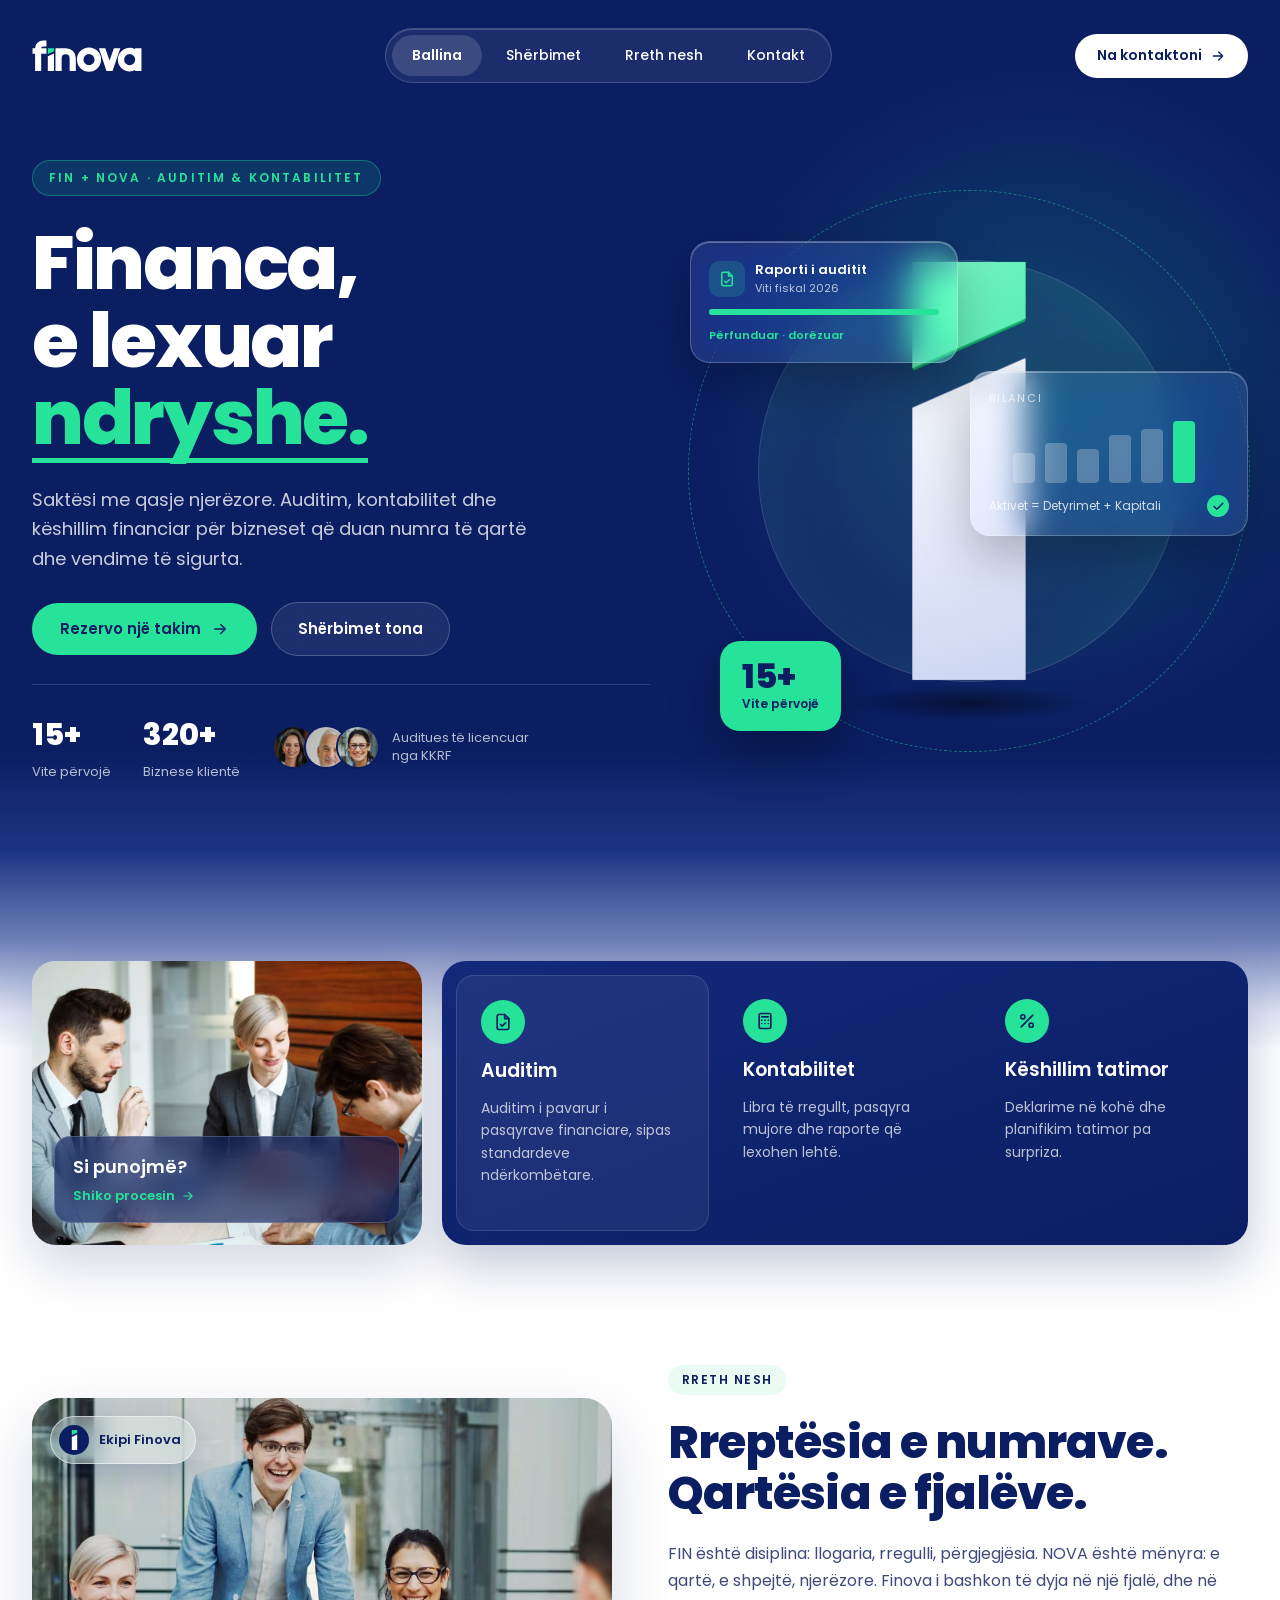
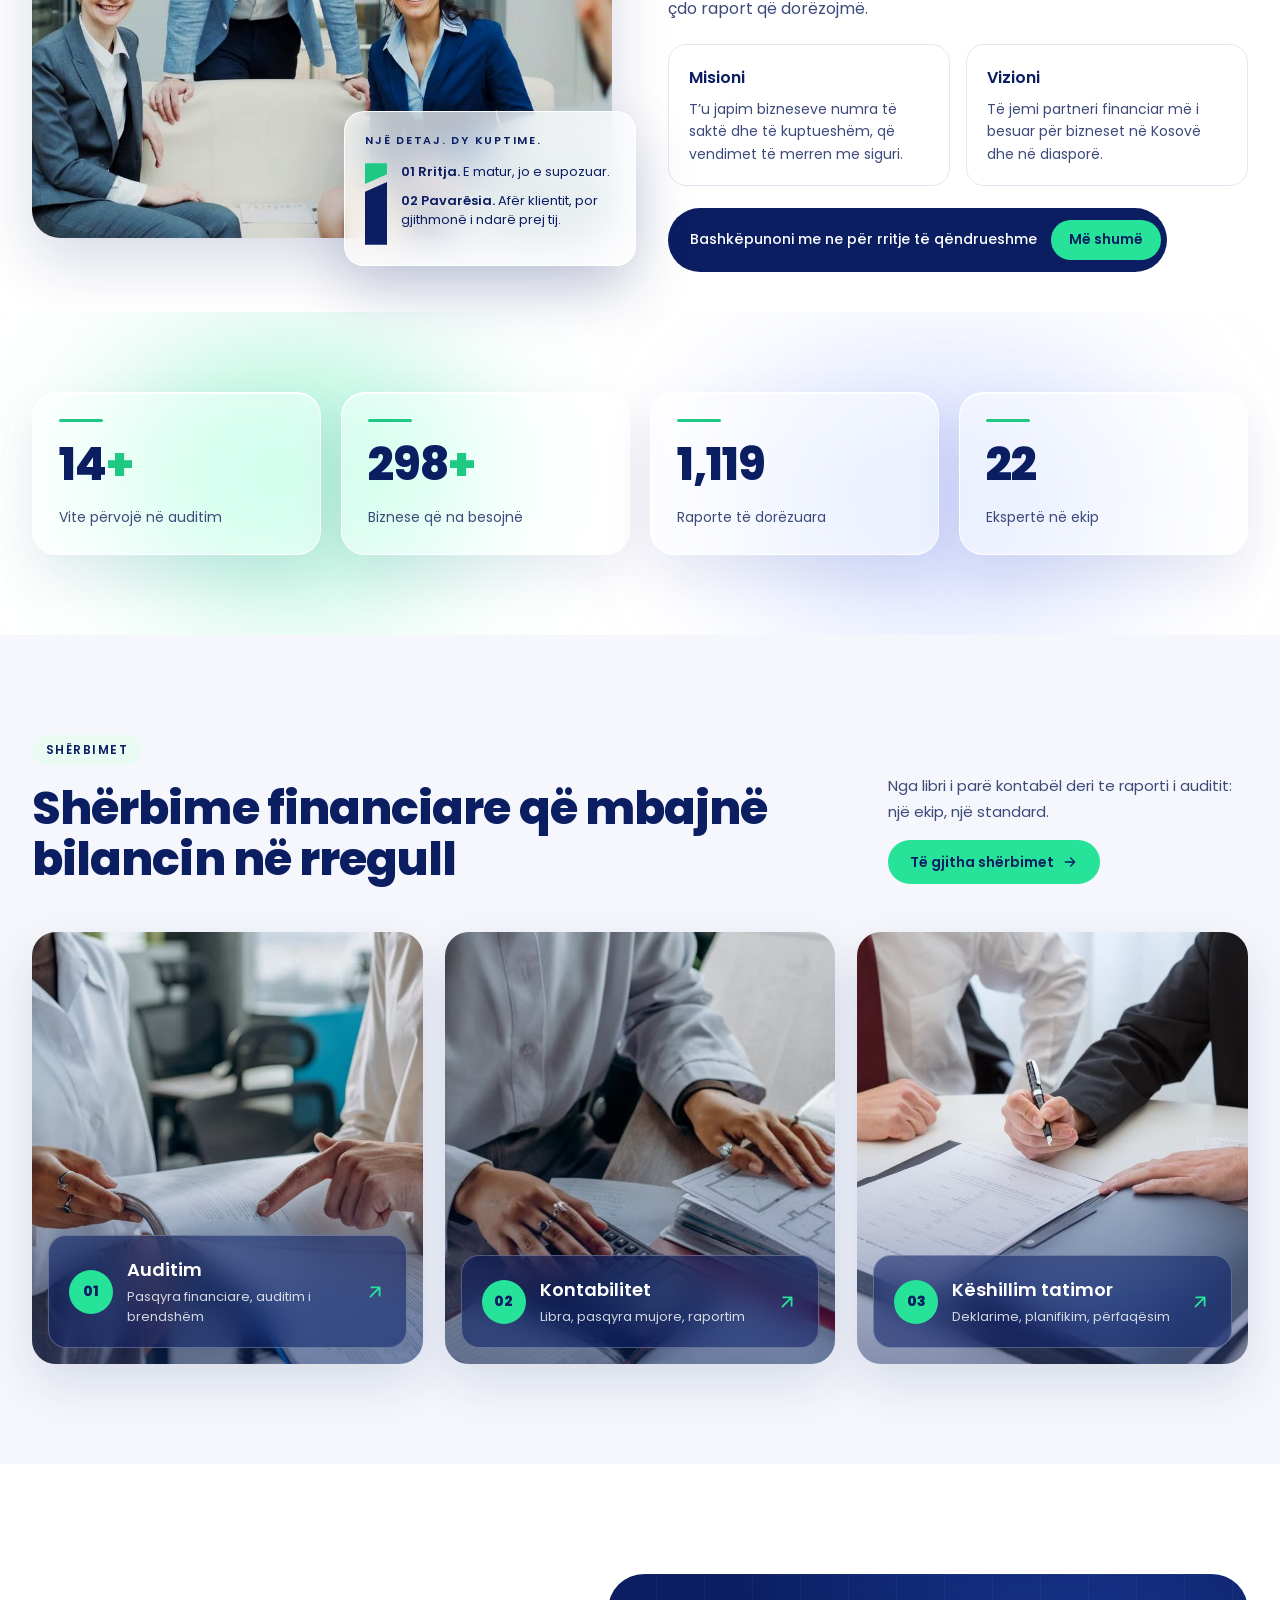
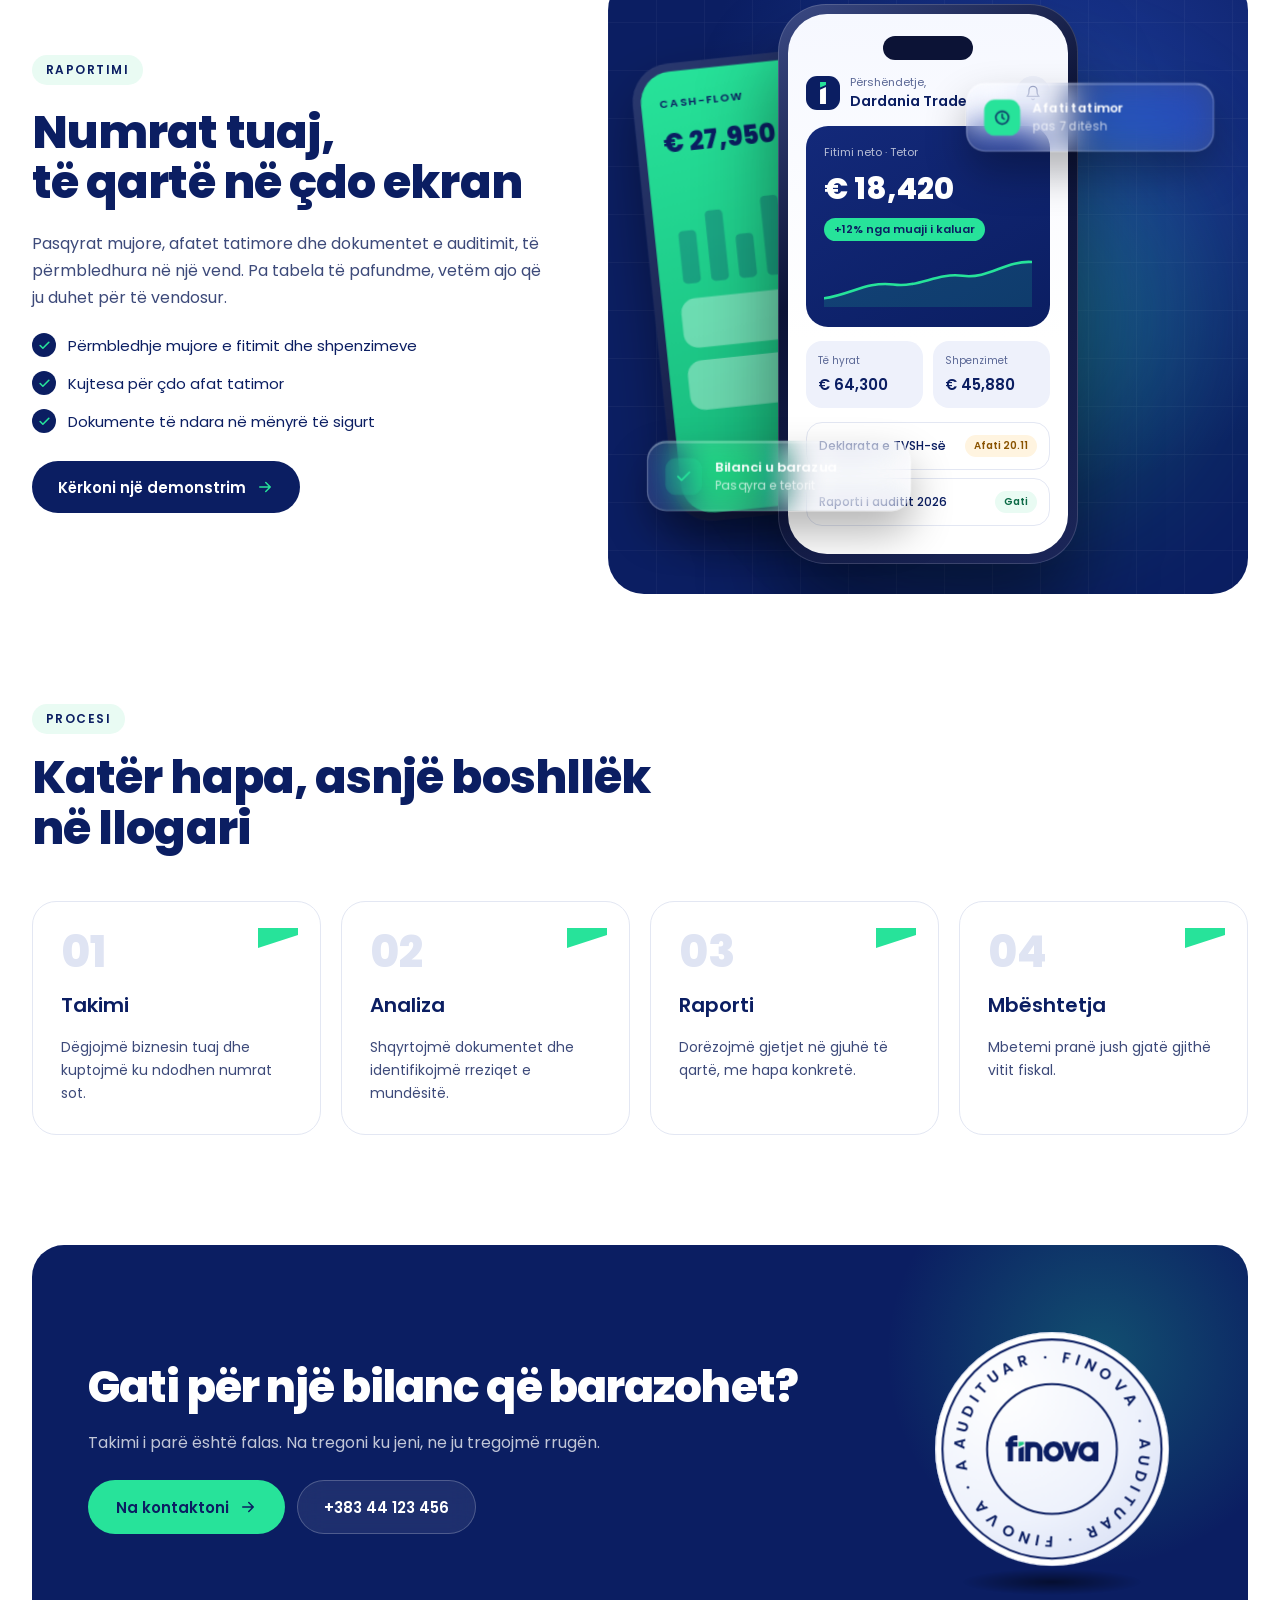
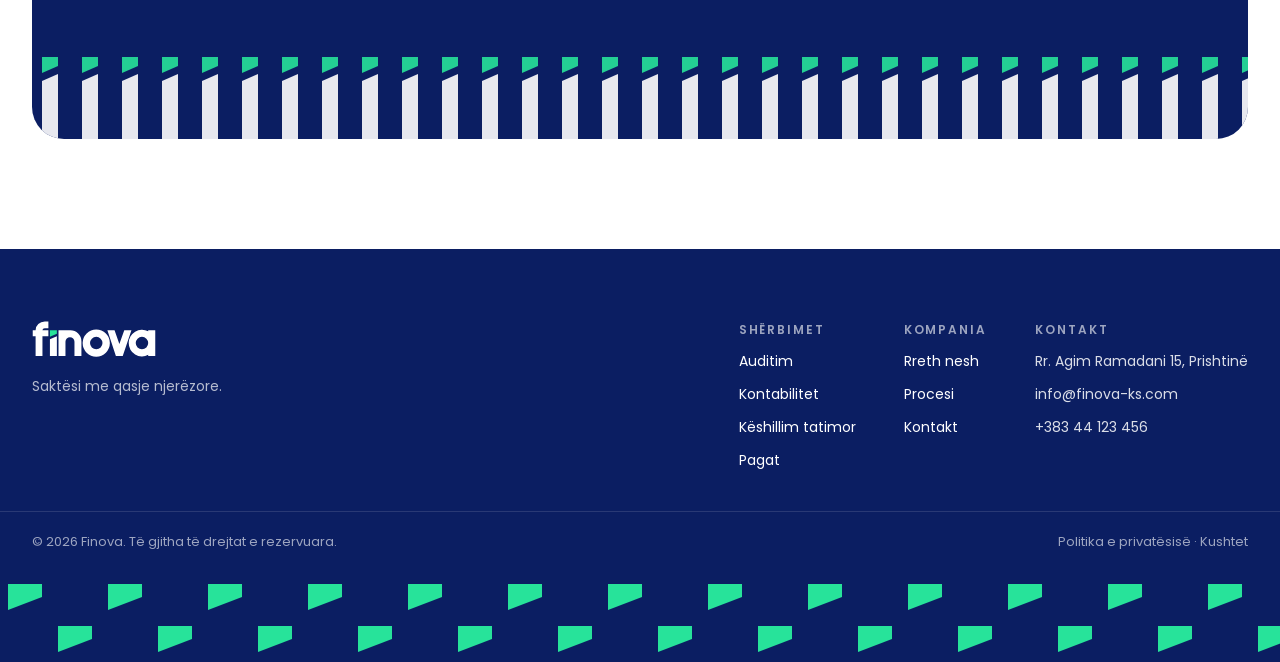
==== index.html @ 89116304 "Add files via upload" ====
<!doctype html>
<html lang="sq">
<head>
<meta charset="utf-8">
<meta name="viewport" content="width=device-width, initial-scale=1">
<title>Finova · Ballina</title>
<meta name="description" content="Finova: auditim, kontabilitet dhe këshillim financiar. Saktësi me qasje njerëzore.">
<link rel="icon" href="images/favicon.svg" type="image/svg+xml">
<link rel="preconnect" href="https://fonts.googleapis.com">
<link rel="stylesheet" href="https://fonts.googleapis.com/css2?family=Poppins:wght@400;500;600;800&amp;display=swap">
<style>
body{margin:0;background:#ffffff}
a{color:inherit;text-decoration:none}a:hover{color:inherit;opacity:.85}
@keyframes fnUp{from{opacity:0;translate:0 28px}to{opacity:1;translate:0 0}}
@keyframes fnPop{from{opacity:0;scale:.9}to{opacity:1;scale:1}}
@keyframes fnDrift{0%{translate:0 0}100%{translate:-70px 50px}}
@keyframes fnUnder{from{background-size:0% 5px}to{background-size:100% 5px}}
@keyframes fnPing{0%{box-shadow:0 0 0 0 rgba(39,227,154,.65)}100%{box-shadow:0 0 0 12px rgba(39,227,154,0)}}
@keyframes fnBar{from{width:0}to{width:100%}}
.fn-up{animation:fnUp .9s cubic-bezier(.2,.7,.2,1) both}
.fn-pop{animation:fnPop 1.1s cubic-bezier(.2,.7,.2,1) both}
.fn-d1{animation-delay:.05s}.fn-d2{animation-delay:.18s}.fn-d3{animation-delay:.32s}.fn-d4{animation-delay:.46s}.fn-d5{animation-delay:.6s}
.fn-under{background:linear-gradient(#27E39A,#27E39A) left 92%/0% 5px no-repeat;animation:fnUnder 1s 1s ease-out forwards}
.fn-ping{animation:fnPing 1.8s ease-out infinite}
.fn-bar{animation:fnBar 2.2s .9s cubic-bezier(.2,.7,.2,1) both}
.fn-btn{transition:transform .25s ease,box-shadow .25s ease}.fn-btn:hover{transform:translateY(-2px);box-shadow:0 12px 28px rgba(39,227,154,.35)}
.fn-lift{transition:transform .4s cubic-bezier(.2,.7,.2,1),box-shadow .4s ease}.fn-lift:hover{transform:translateY(-6px);box-shadow:0 28px 60px rgba(11,30,98,.16)}
.fn-zoom img{transition:transform .9s cubic-bezier(.2,.7,.2,1)}.fn-zoom:hover img{transform:scale(1.06)}
@supports (animation-timeline: view()){.fn-reveal{animation:fnUp linear both;animation-timeline:view();animation-range:entry 0% cover 28%}}
@media (prefers-reduced-motion: reduce){*{animation:none!important;transition:none!important}}
@keyframes fnSpin{0%{transform:rotateX(10deg) rotateY(-32deg)}100%{transform:rotateX(4deg) rotateY(28deg)}}
@keyframes fnFloat{0%{transform:translateY(0)}100%{transform:translateY(-12px)}}
@keyframes fnPhone{0%{transform:rotateY(-24deg) rotateX(10deg) rotateZ(3deg)}100%{transform:rotateY(-8deg) rotateX(6deg) rotateZ(1deg)}}
@keyframes fnCoin{0%{transform:rotateY(-38deg) rotateX(12deg)}100%{transform:rotateY(32deg) rotateX(6deg)}}
@keyframes fnOrbit{0%{transform:rotateX(74deg) rotateZ(0deg)}100%{transform:rotateX(74deg) rotateZ(360deg)}}
</style>
<style>@media (max-width:640px){h1{font-size:44px!important}h2{font-size:32px!important}header nav{order:3;width:100%;justify-content:center}}</style>
</head>
<body>
<div style="font-family: 'Poppins', system-ui, sans-serif; color: #0B1E62; background: #ffffff; min-width: 0">

<!-- ============ HERO (navy) ============ -->
<section style="position: relative; overflow: hidden; background: linear-gradient(180deg, #0B1E62 0%, #0B1E62 calc(100% - 300px), #1c3583 calc(100% - 200px), #6f80b8 calc(100% - 110px), #dfe4f3 calc(100% - 40px), #ffffff 100%); color: #ffffff; padding-bottom: 260px">
  <div aria-hidden="true" style="position: absolute; width: 720px; height: 720px; right: -120px; top: 40px; border-radius: 50%; background: radial-gradient(circle, rgba(39,227,154,0.22) 0%, rgba(39,227,154,0) 65%); animation: fnDrift 14s ease-in-out infinite alternate"></div>

  <!-- NAV -->
  <header style="position: relative; max-width: 1240px; margin: 0 auto; padding: 28px 32px; display: flex; flex-wrap: wrap; align-items: center; justify-content: space-between; gap: 20px">
    <a href="index.html" aria-label="Finova, ballina" style="display: flex">
      <svg role="img" aria-label="finova" viewBox="398 370 1206 352" style="height: 32px; width: 110px"><g fill="#ffffff" fill-rule="evenodd"><path d="M430,712 L430,520 L402,520 L402,460 L430,460 A90,85 0 0 1 520,375 L555,375 L555,442 L520,442 A23,18 0 0 0 497,460 L555,460 L555,520 L497,520 L497,712 Z"></path><path d="M570,548 L638,518 L638,712 L570,712 Z"></path><path d="M654,712 L654,460 L770,460 A108,108 0 0 1 878,568 L878,712 L810,712 L810,572 A44,44 0 0 0 722,572 L722,712 Z"></path><path d="M890,586 a133,133 0 1 0 266,0 a133,133 0 1 0 -266,0 Z M962,586 a61,61 0 1 0 122,0 a61,61 0 1 0 -122,0 Z"></path><path d="M1132,460 L1202,460 L1249,595 L1297,460 L1367,460 L1282,712 L1215,712 Z"></path><path d="M1531,460 L1600,460 L1600,712 L1531,712 L1531,701 A130,130 0 1 1 1531,471 Z M1409,586 a61,61 0 1 0 122,0 a61,61 0 1 0 -122,0 Z"></path></g><path fill="#27E39A" d="M570,460 L638,460 L638,494 L570,524 Z"></path></svg>
    </a>
    <nav aria-label="Kryesore" style="display: flex; flex-wrap: wrap; gap: 4px; padding: 6px; border-radius: 999px; background: rgba(255,255,255,0.07); border: 1px solid rgba(255,255,255,0.16); backdrop-filter: blur(16px); -webkit-backdrop-filter: blur(16px); box-shadow: inset 0 1px 0 rgba(255,255,255,0.18)">
      <a href="index.html" style="padding: 10px 20px; border-radius: 999px; font-size: 14px; font-weight: 600; background: rgba(255,255,255,0.14)">Ballina</a>
      <a href="sherbimet.html" style="padding: 10px 20px; border-radius: 999px; font-size: 14px; font-weight: 500">Shërbimet</a>
      <a href="#rreth" style="padding: 10px 20px; border-radius: 999px; font-size: 14px; font-weight: 500">Rreth nesh</a>
      <a href="kontakt.html" style="padding: 10px 20px; border-radius: 999px; font-size: 14px; font-weight: 500">Kontakt</a>
    </nav>
    <a href="kontakt.html" style="display: inline-flex; align-items: center; gap: 8px; min-height: 44px; padding: 0 22px; border-radius: 999px; background: #ffffff; color: #0B1E62; font-size: 14px; font-weight: 600">Na kontaktoni <svg width="16" height="16" viewBox="0 0 24 24" fill="none" stroke="currentColor" stroke-width="2" stroke-linecap="round" stroke-linejoin="round" aria-hidden="true"><path d="M5 12h14M13 6l6 6-6 6"></path></svg></a>
  </header>

  <!-- HERO CONTENT -->
  <div style="position: relative; max-width: 1240px; margin: 0 auto; padding: 40px 32px 0; display: flex; flex-wrap: wrap; align-items: center; gap: 40px">
    <div style="flex: 1 1 520px; min-width: 0; display: flex; flex-direction: column; gap: 28px">
      <span class="fn-up fn-d1" style="align-self: flex-start; display: inline-flex; align-items: center; gap: 10px; padding: 8px 16px; border-radius: 999px; background: rgba(39,227,154,0.12); border: 1px solid rgba(39,227,154,0.35); color: #27E39A; font-size: 12px; font-weight: 600; letter-spacing: 0.18em">FIN + NOVA · AUDITIM &amp; KONTABILITET</span>
      <h1 class="fn-up fn-d2" style="margin: 0; font-size: 76px; line-height: 1.02; font-weight: 800; letter-spacing: -0.03em">Financa,<br>e lexuar <span class="fn-under" style="color: #27E39A">ndryshe.</span></h1>
      <p class="fn-up fn-d3" style="margin: 0; max-width: 500px; font-size: 18px; line-height: 1.65; color: rgba(255,255,255,0.78)">Saktësi me qasje njerëzore. Auditim, kontabilitet dhe këshillim financiar për bizneset që duan numra të qartë dhe vendime të sigurta.</p>
      <div class="fn-up fn-d4" style="display: flex; flex-wrap: wrap; gap: 14px; align-items: center">
        <a class="fn-btn" href="kontakt.html" style="display: inline-flex; align-items: center; gap: 10px; min-height: 52px; padding: 0 28px; border-radius: 999px; background: #27E39A; color: #0B1E62; font-size: 15px; font-weight: 600">Rezervo një takim <svg width="18" height="18" viewBox="0 0 24 24" fill="none" stroke="currentColor" stroke-width="2" stroke-linecap="round" stroke-linejoin="round" aria-hidden="true"><path d="M5 12h14M13 6l6 6-6 6"></path></svg></a>
        <a href="sherbimet.html" style="display: inline-flex; align-items: center; gap: 10px; min-height: 52px; padding: 0 26px; border-radius: 999px; background: rgba(255,255,255,0.08); border: 1px solid rgba(255,255,255,0.22); backdrop-filter: blur(12px); -webkit-backdrop-filter: blur(12px); font-size: 15px; font-weight: 600">Shërbimet tona</a>
      </div>
      <div class="fn-up fn-d5" style="display: flex; flex-wrap: wrap; gap: 32px; padding-top: 12px; border-top: 1px solid rgba(255,255,255,0.14)">
        <div style="display: flex; flex-direction: column; gap: 4px; padding-top: 16px">
          <span style="font-size: 30px; font-weight: 800">15+</span>
          <span style="font-size: 13px; color: rgba(255,255,255,0.7)">Vite përvojë</span>
        </div>
        <div style="display: flex; flex-direction: column; gap: 4px; padding-top: 16px">
          <span style="font-size: 30px; font-weight: 800">320+</span>
          <span style="font-size: 13px; color: rgba(255,255,255,0.7)">Biznese klientë</span>
        </div>
        <div style="display: flex; align-items: center; gap: 12px; padding-top: 16px">
          <div style="display: flex">
            <img src="images/av1.jpg" alt="" style="width: 40px; height: 40px; border-radius: 50%; object-fit: cover; border: 2px solid #0B1E62">
            <img src="images/av2.jpg" alt="" style="width: 40px; height: 40px; border-radius: 50%; object-fit: cover; border: 2px solid #0B1E62; margin-left: -12px">
            <img src="images/av3.jpg" alt="" style="width: 40px; height: 40px; border-radius: 50%; object-fit: cover; border: 2px solid #0B1E62; margin-left: -12px">
          </div>
          <span style="font-size: 13px; line-height: 1.4; color: rgba(255,255,255,0.7)">Auditues të licencuar<br>nga KKRF</span>
        </div>
      </div>
    </div>

    <!-- 3D SCENE -->
    <div class="fn-pop fn-d3" style="position: relative; flex: 1 1 460px; min-width: 0; height: 640px; perspective: 1400px; display: flex; align-items: center; justify-content: center">
      <div aria-hidden="true" style="position: absolute; width: 420px; height: 420px; border-radius: 50%; background: rgba(255,255,255,0.04); border: 1px solid rgba(255,255,255,0.14); box-shadow: inset 0 0 80px rgba(39,227,154,0.12)"></div>
      <div aria-hidden="true" style="position: absolute; width: 560px; height: 560px; border-radius: 50%; border: 1px dashed rgba(39,227,154,0.45); animation: fnOrbit 40s linear infinite"></div>
      <div aria-hidden="true" style="position: absolute; bottom: 70px; width: 240px; height: 36px; border-radius: 50%; background: radial-gradient(ellipse, rgba(0,0,0,0.45) 0%, rgba(0,0,0,0) 70%)"></div>

      <div role="img" aria-label="Shenja i e Finovas në 3D" style="position: relative; width: 112px; height: 414px; transform-style: preserve-3d; animation: fnSpin 7s ease-in-out infinite alternate">
        
          <div style="position: absolute; inset: 0; transform-style: preserve-3d; transform: translateZ(-16px)">
            <div style="position: absolute; inset: 0; clip-path: polygon(0 0, 100% 0, 100% 13.5%, 0 25.4%); background: rgb(20,150,100)"></div>
            <div style="position: absolute; inset: 0; clip-path: polygon(0 34.9%, 100% 23%, 100% 100%, 0 100%); background: rgb(74,84,120)"></div>
          </div>
        
          <div style="position: absolute; inset: 0; transform-style: preserve-3d; transform: translateZ(-14px)">
            <div style="position: absolute; inset: 0; clip-path: polygon(0 0, 100% 0, 100% 13.5%, 0 25.4%); background: rgb(21,153,101)"></div>
            <div style="position: absolute; inset: 0; clip-path: polygon(0 34.9%, 100% 23%, 100% 100%, 0 100%); background: rgb(78,88,125)"></div>
          </div>
        
          <div style="position: absolute; inset: 0; transform-style: preserve-3d; transform: translateZ(-12px)">
            <div style="position: absolute; inset: 0; clip-path: polygon(0 0, 100% 0, 100% 13.5%, 0 25.4%); background: rgb(21,155,103)"></div>
            <div style="position: absolute; inset: 0; clip-path: polygon(0 34.9%, 100% 23%, 100% 100%, 0 100%); background: rgb(80,90,129)"></div>
          </div>
        
          <div style="position: absolute; inset: 0; transform-style: preserve-3d; transform: translateZ(-10px)">
            <div style="position: absolute; inset: 0; clip-path: polygon(0 0, 100% 0, 100% 13.5%, 0 25.4%); background: rgb(22,158,104)"></div>
            <div style="position: absolute; inset: 0; clip-path: polygon(0 34.9%, 100% 23%, 100% 100%, 0 100%); background: rgb(83,94,134)"></div>
          </div>
        
          <div style="position: absolute; inset: 0; transform-style: preserve-3d; transform: translateZ(-8px)">
            <div style="position: absolute; inset: 0; clip-path: polygon(0 0, 100% 0, 100% 13.5%, 0 25.4%); background: rgb(23,161,105)"></div>
            <div style="position: absolute; inset: 0; clip-path: polygon(0 34.9%, 100% 23%, 100% 100%, 0 100%); background: rgb(86,97,139)"></div>
          </div>
        
          <div style="position: absolute; inset: 0; transform-style: preserve-3d; transform: translateZ(-6px)">
            <div style="position: absolute; inset: 0; clip-path: polygon(0 0, 100% 0, 100% 13.5%, 0 25.4%); background: rgb(23,163,107)"></div>
            <div style="position: absolute; inset: 0; clip-path: polygon(0 34.9%, 100% 23%, 100% 100%, 0 100%); background: rgb(89,100,143)"></div>
          </div>
        
          <div style="position: absolute; inset: 0; transform-style: preserve-3d; transform: translateZ(-4px)">
            <div style="position: absolute; inset: 0; clip-path: polygon(0 0, 100% 0, 100% 13.5%, 0 25.4%); background: rgb(24,166,108)"></div>
            <div style="position: absolute; inset: 0; clip-path: polygon(0 34.9%, 100% 23%, 100% 100%, 0 100%); background: rgb(92,104,148)"></div>
          </div>
        
          <div style="position: absolute; inset: 0; transform-style: preserve-3d; transform: translateZ(-2px)">
            <div style="position: absolute; inset: 0; clip-path: polygon(0 0, 100% 0, 100% 13.5%, 0 25.4%); background: rgb(25,169,109)"></div>
            <div style="position: absolute; inset: 0; clip-path: polygon(0 34.9%, 100% 23%, 100% 100%, 0 100%); background: rgb(95,107,153)"></div>
          </div>
        
          <div style="position: absolute; inset: 0; transform-style: preserve-3d; transform: translateZ(0px)">
            <div style="position: absolute; inset: 0; clip-path: polygon(0 0, 100% 0, 100% 13.5%, 0 25.4%); background: rgb(25,171,111)"></div>
            <div style="position: absolute; inset: 0; clip-path: polygon(0 34.9%, 100% 23%, 100% 100%, 0 100%); background: rgb(97,110,157)"></div>
          </div>
        
          <div style="position: absolute; inset: 0; transform-style: preserve-3d; transform: translateZ(2px)">
            <div style="position: absolute; inset: 0; clip-path: polygon(0 0, 100% 0, 100% 13.5%, 0 25.4%); background: rgb(26,174,112)"></div>
            <div style="position: absolute; inset: 0; clip-path: polygon(0 34.9%, 100% 23%, 100% 100%, 0 100%); background: rgb(100,113,162)"></div>
          </div>
        
          <div style="position: absolute; inset: 0; transform-style: preserve-3d; transform: translateZ(4px)">
            <div style="position: absolute; inset: 0; clip-path: polygon(0 0, 100% 0, 100% 13.5%, 0 25.4%); background: rgb(27,177,113)"></div>
            <div style="position: absolute; inset: 0; clip-path: polygon(0 34.9%, 100% 23%, 100% 100%, 0 100%); background: rgb(104,117,167)"></div>
          </div>
        
          <div style="position: absolute; inset: 0; transform-style: preserve-3d; transform: translateZ(6px)">
            <div style="position: absolute; inset: 0; clip-path: polygon(0 0, 100% 0, 100% 13.5%, 0 25.4%); background: rgb(27,179,115)"></div>
            <div style="position: absolute; inset: 0; clip-path: polygon(0 34.9%, 100% 23%, 100% 100%, 0 100%); background: rgb(106,120,171)"></div>
          </div>
        
          <div style="position: absolute; inset: 0; transform-style: preserve-3d; transform: translateZ(8px)">
            <div style="position: absolute; inset: 0; clip-path: polygon(0 0, 100% 0, 100% 13.5%, 0 25.4%); background: rgb(28,182,116)"></div>
            <div style="position: absolute; inset: 0; clip-path: polygon(0 34.9%, 100% 23%, 100% 100%, 0 100%); background: rgb(109,123,176)"></div>
          </div>
        
          <div style="position: absolute; inset: 0; transform-style: preserve-3d; transform: translateZ(10px)">
            <div style="position: absolute; inset: 0; clip-path: polygon(0 0, 100% 0, 100% 13.5%, 0 25.4%); background: rgb(29,185,117)"></div>
            <div style="position: absolute; inset: 0; clip-path: polygon(0 34.9%, 100% 23%, 100% 100%, 0 100%); background: rgb(112,127,181)"></div>
          </div>
        
          <div style="position: absolute; inset: 0; transform-style: preserve-3d; transform: translateZ(12px)">
            <div style="position: absolute; inset: 0; clip-path: polygon(0 0, 100% 0, 100% 13.5%, 0 25.4%); background: rgb(29,187,119)"></div>
            <div style="position: absolute; inset: 0; clip-path: polygon(0 34.9%, 100% 23%, 100% 100%, 0 100%); background: rgb(115,130,185)"></div>
          </div>
        
          <div style="position: absolute; inset: 0; transform-style: preserve-3d; transform: translateZ(14px)">
            <div style="position: absolute; inset: 0; clip-path: polygon(0 0, 100% 0, 100% 13.5%, 0 25.4%); background: linear-gradient(135deg, #7af5c6, #27E39A)"></div>
            <div style="position: absolute; inset: 0; clip-path: polygon(0 34.9%, 100% 23%, 100% 100%, 0 100%); background: linear-gradient(165deg, #ffffff 0%, #e6ebfa 60%, #cdd6f2 100%)"></div>
          </div>
        
      </div>

      <!-- glass card: audit report -->
      <div style="position: absolute; left: 0; top: 90px; width: 230px; padding: 18px; border-radius: 20px; background: rgba(255,255,255,0.09); border: 1px solid rgba(255,255,255,0.22); backdrop-filter: blur(18px) saturate(140%); -webkit-backdrop-filter: blur(18px) saturate(140%); box-shadow: 0 20px 50px rgba(0,0,0,0.25), inset 0 1px 0 rgba(255,255,255,0.3); display: flex; flex-direction: column; gap: 12px; animation: fnFloat 4s ease-in-out infinite alternate">
        <div style="display: flex; align-items: center; gap: 10px">
          <span style="width: 36px; height: 36px; border-radius: 10px; background: rgba(39,227,154,0.18); color: #27E39A; display: flex; align-items: center; justify-content: center"><svg width="18" height="18" viewBox="0 0 24 24" fill="none" stroke="currentColor" stroke-width="2" stroke-linecap="round" stroke-linejoin="round" aria-hidden="true"><path d="M14 3H7a2 2 0 0 0-2 2v14a2 2 0 0 0 2 2h10a2 2 0 0 0 2-2V8z"></path><path d="M14 3v5h5"></path><path d="m9 15 2 2 4-4"></path></svg></span>
          <div style="display: flex; flex-direction: column">
            <span style="font-size: 13px; font-weight: 600">Raporti i auditit</span>
            <span style="font-size: 11px; color: rgba(255,255,255,0.7)">Viti fiskal 2026</span>
          </div>
        </div>
        <div style="height: 6px; border-radius: 6px; background: rgba(255,255,255,0.15)"><div class="fn-bar" style="width: 100%; height: 6px; border-radius: 6px; background: #27E39A"></div></div>
        <span style="font-size: 11px; color: #27E39A; font-weight: 600">Përfunduar · dorëzuar</span>
      </div>

      <!-- glass card: balance -->
      <div style="position: absolute; right: 0; top: 220px; width: 240px; padding: 18px; border-radius: 20px; background: rgba(255,255,255,0.09); border: 1px solid rgba(255,255,255,0.22); backdrop-filter: blur(18px) saturate(140%); -webkit-backdrop-filter: blur(18px) saturate(140%); box-shadow: 0 20px 50px rgba(0,0,0,0.25), inset 0 1px 0 rgba(255,255,255,0.3); display: flex; flex-direction: column; gap: 12px; animation: fnFloat 5s ease-in-out 1s infinite alternate">
        <span style="font-size: 11px; letter-spacing: 0.16em; color: rgba(255,255,255,0.7)">BILANCI</span>
        <svg aria-hidden="true" viewBox="0 0 200 64" style="width: 100%; height: 64px"><rect x="4" y="34" width="22" height="30" rx="4" fill="rgba(255,255,255,0.25)"></rect><rect x="36" y="24" width="22" height="40" rx="4" fill="rgba(255,255,255,0.25)"></rect><rect x="68" y="30" width="22" height="34" rx="4" fill="rgba(255,255,255,0.25)"></rect><rect x="100" y="16" width="22" height="48" rx="4" fill="rgba(255,255,255,0.25)"></rect><rect x="132" y="10" width="22" height="54" rx="4" fill="rgba(255,255,255,0.25)"></rect><rect x="164" y="2" width="22" height="62" rx="4" fill="#27E39A"></rect></svg>
        <div style="display: flex; align-items: center; justify-content: space-between">
          <span style="font-size: 12px; color: rgba(255,255,255,0.8)">Aktivet = Detyrimet + Kapitali</span>
          <span class="fn-ping" style="width: 22px; height: 22px; border-radius: 50%; background: #27E39A; color: #0B1E62; display: flex; align-items: center; justify-content: center"><svg width="13" height="13" viewBox="0 0 24 24" fill="none" stroke="currentColor" stroke-width="3" stroke-linecap="round" stroke-linejoin="round" aria-hidden="true"><path d="M20 6 9 17l-5-5"></path></svg></span>
        </div>
      </div>

      <!-- solid accent card -->
      <div style="position: absolute; left: 30px; bottom: 60px; padding: 18px 22px; border-radius: 20px; background: #27E39A; color: #0B1E62; box-shadow: 0 20px 50px rgba(0,0,0,0.3); display: flex; flex-direction: column; gap: 2px; animation: fnFloat 4.5s ease-in-out 0.5s infinite alternate">
        <span style="font-size: 34px; font-weight: 800; line-height: 1">15+</span>
        <span style="font-size: 12px; font-weight: 600">Vite përvojë</span>
      </div>
    </div>
  </div>
</section>

<!-- ============ OVERLAP: HOW + 3 PILLARS ============ -->
<section class="fn-up fn-d5" style="position: relative; max-width: 1240px; margin: -90px auto 0; padding: 0 32px; display: flex; flex-wrap: wrap; gap: 20px">
  <div style="position: relative; flex: 1 1 300px; min-height: 240px; border-radius: 24px; overflow: hidden; background: #dfe4f3; display: flex; flex-direction: column; justify-content: flex-end; padding: 22px; box-shadow: 0 20px 50px rgba(11,30,98,0.18)">
    <img src="images/meeting.jpg" alt="Ekipi i Finovas në takim me një klient" style="position: absolute; inset: 0; width: 100%; height: 100%; object-fit: cover; object-position: 40% 30%">
    <div style="position: relative; padding: 16px 18px; border-radius: 16px; background: rgba(11,30,98,0.62); color: #ffffff; backdrop-filter: blur(14px); -webkit-backdrop-filter: blur(14px); border: 1px solid rgba(255,255,255,0.2); display: flex; flex-direction: column; gap: 6px">
      <span style="font-size: 18px; font-weight: 600">Si punojmë?</span>
      <a href="#procesi" style="display: inline-flex; align-items: center; gap: 6px; font-size: 13px; color: #27E39A; font-weight: 600">Shiko procesin <svg width="14" height="14" viewBox="0 0 24 24" fill="none" stroke="currentColor" stroke-width="2" stroke-linecap="round" stroke-linejoin="round" aria-hidden="true"><path d="M5 12h14M13 6l6 6-6 6"></path></svg></a>
    </div>
  </div>
  <div style="flex: 3 1 640px; min-width: 0; border-radius: 24px; padding: 14px; background: linear-gradient(160deg, #13297a, #0B1E62); box-shadow: 0 20px 50px rgba(11,30,98,0.25); display: grid; grid-template-columns: repeat(auto-fit, minmax(200px, 1fr)); gap: 10px">
    <div style="padding: 24px; border-radius: 18px; background: rgba(255,255,255,0.06); border: 1px solid rgba(255,255,255,0.12); color: #ffffff; display: flex; flex-direction: column; gap: 12px">
      <span style="width: 44px; height: 44px; border-radius: 50%; background: #27E39A; color: #0B1E62; display: flex; align-items: center; justify-content: center"><svg width="20" height="20" viewBox="0 0 24 24" fill="none" stroke="currentColor" stroke-width="2" stroke-linecap="round" stroke-linejoin="round" aria-hidden="true"><path d="M14 3H7a2 2 0 0 0-2 2v14a2 2 0 0 0 2 2h10a2 2 0 0 0 2-2V8z"></path><path d="M14 3v5h5"></path><path d="m9 15 2 2 4-4"></path></svg></span>
      <h3 style="margin: 0; font-size: 19px; font-weight: 600">Auditim</h3>
      <p style="margin: 0; font-size: 14px; line-height: 1.6; color: rgba(255,255,255,0.72)">Auditim i pavarur i pasqyrave financiare, sipas standardeve ndërkombëtare.</p>
    </div>
    <div style="padding: 24px; border-radius: 18px; color: #ffffff; display: flex; flex-direction: column; gap: 12px">
      <span style="width: 44px; height: 44px; border-radius: 50%; background: #27E39A; color: #0B1E62; display: flex; align-items: center; justify-content: center"><svg width="20" height="20" viewBox="0 0 24 24" fill="none" stroke="currentColor" stroke-width="2" stroke-linecap="round" stroke-linejoin="round" aria-hidden="true"><rect x="5" y="3" width="14" height="18" rx="2"></rect><path d="M8 7h8M8 11h.01M12 11h.01M16 11h.01M8 15h.01M12 15h.01M16 15h.01"></path></svg></span>
      <h3 style="margin: 0; font-size: 19px; font-weight: 600">Kontabilitet</h3>
      <p style="margin: 0; font-size: 14px; line-height: 1.6; color: rgba(255,255,255,0.72)">Libra të rregullt, pasqyra mujore dhe raporte që lexohen lehtë.</p>
    </div>
    <div style="padding: 24px; border-radius: 18px; color: #ffffff; display: flex; flex-direction: column; gap: 12px">
      <span style="width: 44px; height: 44px; border-radius: 50%; background: #27E39A; color: #0B1E62; display: flex; align-items: center; justify-content: center"><svg width="20" height="20" viewBox="0 0 24 24" fill="none" stroke="currentColor" stroke-width="2" stroke-linecap="round" stroke-linejoin="round" aria-hidden="true"><path d="M19 5 5 19"></path><circle cx="7" cy="7" r="2.5"></circle><circle cx="17" cy="17" r="2.5"></circle></svg></span>
      <h3 style="margin: 0; font-size: 19px; font-weight: 600">Këshillim tatimor</h3>
      <p style="margin: 0; font-size: 14px; line-height: 1.6; color: rgba(255,255,255,0.72)">Deklarime në kohë dhe planifikim tatimor pa surpriza.</p>
    </div>
  </div>
</section>

<!-- ============ ABOUT ============ -->
<section id="rreth" style="max-width: 1240px; margin: 0 auto; padding: 120px 32px 40px; display: flex; flex-wrap: wrap; gap: 56px; align-items: center">
  <div class="fn-reveal" style="position: relative; flex: 1 1 460px; min-width: 0">
    <div style="position: relative; height: 440px; border-radius: 28px; overflow: hidden; background: #dfe4f3; box-shadow: 0 24px 60px rgba(11,30,98,0.16)">
      <img src="images/team.jpg" alt="Ekipi i Finovas në zyrë" style="position: absolute; inset: 0; width: 100%; height: 100%; object-fit: cover; object-position: 35% 40%">
      <div style="position: absolute; top: 18px; left: 18px; display: flex; align-items: center; gap: 10px; padding: 8px 14px 8px 8px; border-radius: 999px; background: rgba(255,255,255,0.28); border: 1px solid rgba(255,255,255,0.55); backdrop-filter: blur(14px) saturate(160%); -webkit-backdrop-filter: blur(14px) saturate(160%); box-shadow: 0 10px 30px rgba(11,30,98,0.2)">
        <span style="width: 30px; height: 30px; border-radius: 50%; background: #0B1E62; display: flex; align-items: center; justify-content: center"><svg aria-hidden="true" viewBox="0 0 68 252" style="width: 7px; height: 20px"><path d="M0 0h68v34L0 64z" fill="#27E39A"></path><path d="M0 88l68-30v194H0z" fill="#ffffff"></path></svg></span>
        <span style="font-size: 13px; font-weight: 600; color: #0B1E62">Ekipi Finova</span>
      </div>
    </div>
    <div style="position: absolute; right: -24px; bottom: -28px; width: 250px; padding: 20px; border-radius: 20px; background: rgba(255,255,255,0.72); border: 1px solid rgba(255,255,255,0.9); backdrop-filter: blur(18px) saturate(160%); -webkit-backdrop-filter: blur(18px) saturate(160%); box-shadow: 0 24px 60px rgba(11,30,98,0.2); display: flex; flex-direction: column; gap: 14px">
      <span style="font-size: 11px; font-weight: 600; letter-spacing: 0.16em">NJË DETAJ. DY KUPTIME.</span>
      <div style="display: flex; gap: 14px; align-items: flex-start">
        <svg aria-hidden="true" viewBox="0 0 68 252" style="width: 22px; height: 82px; flex: none"><path d="M0 0h68v34L0 64z" fill="#1FC983"></path><path d="M0 88l68-30v194H0z" fill="#0B1E62"></path></svg>
        <div style="display: flex; flex-direction: column; gap: 10px">
          <span style="font-size: 13px; line-height: 1.45"><strong style="font-weight: 600">01 Rritja.</strong> E matur, jo e supozuar.</span>
          <span style="font-size: 13px; line-height: 1.45"><strong style="font-weight: 600">02 Pavarësia.</strong> Afër klientit, por gjithmonë i ndarë prej tij.</span>
        </div>
      </div>
    </div>
  </div>
  <div style="flex: 1 1 460px; min-width: 0; display: flex; flex-direction: column; gap: 22px">
    <span style="align-self: flex-start; padding: 6px 14px; border-radius: 999px; background: #e9fbf3; color: #0B1E62; font-size: 12px; font-weight: 600; letter-spacing: 0.12em">RRETH NESH</span>
    <h2 class="fn-reveal" style="margin: 0; font-size: 46px; line-height: 1.1; font-weight: 800; letter-spacing: -0.02em">Rreptësia e numrave.<br>Qartësia e fjalëve.</h2>
    <p style="margin: 0; font-size: 16px; line-height: 1.7; color: #3d4a7a">FIN është disiplina: llogaria, rregulli, përgjegjësia. NOVA është mënyra: e qartë, e shpejtë, njerëzore. Finova i bashkon të dyja në një fjalë, dhe në çdo raport që dorëzojmë.</p>
    <div style="display: grid; grid-template-columns: repeat(auto-fit, minmax(220px, 1fr)); gap: 16px">
      <div class="fn-lift" style="padding: 20px; border-radius: 18px; border: 1px solid #e3e7f3; display: flex; flex-direction: column; gap: 8px">
        <span style="font-size: 16px; font-weight: 600">Misioni</span>
        <span style="font-size: 14px; line-height: 1.6; color: #3d4a7a">T’u japim bizneseve numra të saktë dhe të kuptueshëm, që vendimet të merren me siguri.</span>
      </div>
      <div class="fn-lift" style="padding: 20px; border-radius: 18px; border: 1px solid #e3e7f3; display: flex; flex-direction: column; gap: 8px">
        <span style="font-size: 16px; font-weight: 600">Vizioni</span>
        <span style="font-size: 14px; line-height: 1.6; color: #3d4a7a">Të jemi partneri financiar më i besuar për bizneset në Kosovë dhe në diasporë.</span>
      </div>
    </div>
    <a href="kontakt.html" style="align-self: flex-start; display: inline-flex; align-items: center; gap: 14px; min-height: 52px; padding: 6px 6px 6px 22px; border-radius: 999px; background: #0B1E62; color: #ffffff; font-size: 14px; font-weight: 500">Bashkëpunoni me ne për rritje të qëndrueshme <span style="min-height: 40px; padding: 0 18px; border-radius: 999px; background: #27E39A; color: #0B1E62; font-weight: 600; display: inline-flex; align-items: center">Më shumë</span></a>
  </div>
</section>

<!-- ============ STATS ============ -->
<section style="position: relative; overflow: hidden; padding: 80px 0">
  <div aria-hidden="true" style="position: absolute; left: 8%; top: 30px; width: 380px; height: 260px; border-radius: 50%; background: rgba(39,227,154,0.35); filter: blur(70px)"></div>
  <div aria-hidden="true" style="position: absolute; right: 10%; bottom: 20px; width: 420px; height: 240px; border-radius: 50%; background: rgba(88,120,255,0.28); filter: blur(80px)"></div>
  <div style="position: relative; max-width: 1240px; margin: 0 auto; padding: 0 32px; display: grid; grid-template-columns: repeat(auto-fit, minmax(220px, 1fr)); gap: 20px">
    <div class="fn-reveal fn-lift" style="padding: 26px; border-radius: 24px; background: rgba(255,255,255,0.55); border: 1px solid rgba(255,255,255,0.9); backdrop-filter: blur(20px) saturate(160%); -webkit-backdrop-filter: blur(20px) saturate(160%); box-shadow: 0 20px 50px rgba(11,30,98,0.08), inset 0 1px 0 #ffffff; display: flex; flex-direction: column; gap: 8px; position: relative">
      <span style="width: 44px; height: 3px; border-radius: 3px; background: #1FC983"></span>
      <span style="font-size: 46px; font-weight: 800; letter-spacing: -0.02em"><span data-count="15">15</span><span style="color: #1FC983">+</span></span>
      <span style="font-size: 14px; color: #3d4a7a">Vite përvojë në auditim</span>
    </div>
    <div class="fn-reveal fn-lift" style="padding: 26px; border-radius: 24px; background: rgba(255,255,255,0.55); border: 1px solid rgba(255,255,255,0.9); backdrop-filter: blur(20px) saturate(160%); -webkit-backdrop-filter: blur(20px) saturate(160%); box-shadow: 0 20px 50px rgba(11,30,98,0.08), inset 0 1px 0 #ffffff; display: flex; flex-direction: column; gap: 8px; position: relative">
      <span style="width: 44px; height: 3px; border-radius: 3px; background: #1FC983"></span>
      <span style="font-size: 46px; font-weight: 800; letter-spacing: -0.02em"><span data-count="320">320</span><span style="color: #1FC983">+</span></span>
      <span style="font-size: 14px; color: #3d4a7a">Biznese që na besojnë</span>
    </div>
    <div class="fn-reveal fn-lift" style="padding: 26px; border-radius: 24px; background: rgba(255,255,255,0.55); border: 1px solid rgba(255,255,255,0.9); backdrop-filter: blur(20px) saturate(160%); -webkit-backdrop-filter: blur(20px) saturate(160%); box-shadow: 0 20px 50px rgba(11,30,98,0.08), inset 0 1px 0 #ffffff; display: flex; flex-direction: column; gap: 8px; position: relative">
      <span style="width: 44px; height: 3px; border-radius: 3px; background: #1FC983"></span>
      <span style="font-size: 46px; font-weight: 800; letter-spacing: -0.02em"><span data-count="1200">1,200</span></span>
      <span style="font-size: 14px; color: #3d4a7a">Raporte të dorëzuara</span>
    </div>
    <div class="fn-reveal fn-lift" style="padding: 26px; border-radius: 24px; background: rgba(255,255,255,0.55); border: 1px solid rgba(255,255,255,0.9); backdrop-filter: blur(20px) saturate(160%); -webkit-backdrop-filter: blur(20px) saturate(160%); box-shadow: 0 20px 50px rgba(11,30,98,0.08), inset 0 1px 0 #ffffff; display: flex; flex-direction: column; gap: 8px; position: relative">
      <span style="width: 44px; height: 3px; border-radius: 3px; background: #1FC983"></span>
      <span style="font-size: 46px; font-weight: 800; letter-spacing: -0.02em"><span data-count="24">24</span></span>
      <span style="font-size: 14px; color: #3d4a7a">Ekspertë në ekip</span>
    </div>
  </div>
</section>

<!-- ============ SERVICES ============ -->
<section style="background: #f5f7fc; padding: 100px 0">
  <div style="max-width: 1240px; margin: 0 auto; padding: 0 32px; display: flex; flex-direction: column; gap: 48px">
    <div style="display: flex; flex-wrap: wrap; gap: 28px; align-items: flex-end; justify-content: space-between">
      <div style="flex: 1 1 520px; min-width: 0; display: flex; flex-direction: column; gap: 18px">
        <span style="align-self: flex-start; padding: 6px 14px; border-radius: 999px; background: #e9fbf3; font-size: 12px; font-weight: 600; letter-spacing: 0.12em">SHËRBIMET</span>
        <h2 class="fn-reveal" style="margin: 0; font-size: 46px; line-height: 1.1; font-weight: 800; letter-spacing: -0.02em">Shërbime financiare që mbajnë bilancin në rregull</h2>
      </div>
      <div style="flex: 0 1 360px; display: flex; flex-direction: column; gap: 16px">
        <p style="margin: 0; font-size: 15px; line-height: 1.7; color: #3d4a7a">Nga libri i parë kontabël deri te raporti i auditit: një ekip, një standard.</p>
        <a href="sherbimet.html" style="align-self: flex-start; display: inline-flex; align-items: center; gap: 8px; min-height: 44px; padding: 0 22px; border-radius: 999px; background: #27E39A; color: #0B1E62; font-size: 14px; font-weight: 600">Të gjitha shërbimet <svg width="16" height="16" viewBox="0 0 24 24" fill="none" stroke="currentColor" stroke-width="2" stroke-linecap="round" stroke-linejoin="round" aria-hidden="true"><path d="M5 12h14M13 6l6 6-6 6"></path></svg></a>
      </div>
    </div>
    <div style="display: grid; grid-template-columns: repeat(auto-fit, minmax(300px, 1fr)); gap: 22px">
      <a class="fn-reveal fn-lift fn-zoom" href="sherbimet.html" style="position: relative; height: 400px; border-radius: 24px; overflow: hidden; background: #dfe4f3; display: flex; flex-direction: column; justify-content: flex-end; padding: 16px; color: #ffffff; box-shadow: 0 20px 50px rgba(11,30,98,0.12)">
        <img src="images/audit.jpg" alt="Shqyrtim i dokumenteve të auditimit" style="position: absolute; inset: 0; width: 100%; height: 100%; object-fit: cover; object-position: 50% 40%">
        <div aria-hidden="true" style="position: absolute; inset: 0; background: linear-gradient(180deg, rgba(11,30,98,0) 45%, rgba(11,30,98,0.45) 100%)"></div>
        <div style="position: relative; padding: 20px; border-radius: 18px; background: rgba(11,30,98,0.55); border: 1px solid rgba(255,255,255,0.25); backdrop-filter: blur(16px) saturate(140%); -webkit-backdrop-filter: blur(16px) saturate(140%); display: flex; align-items: center; gap: 14px">
          <span style="width: 44px; height: 44px; flex: none; border-radius: 50%; background: #27E39A; color: #0B1E62; display: flex; align-items: center; justify-content: center; font-weight: 800; font-size: 14px">01</span>
          <div style="flex: 1; display: flex; flex-direction: column; gap: 4px">
            <span style="font-size: 18px; font-weight: 600">Auditim</span>
            <span style="font-size: 13px; color: rgba(255,255,255,0.8)">Pasqyra financiare, auditim i brendshëm</span>
          </div>
          <svg width="22" height="22" viewBox="0 0 24 24" fill="none" stroke="#27E39A" stroke-width="2" stroke-linecap="round" stroke-linejoin="round" aria-hidden="true"><path d="M7 17 17 7M8 7h9v9"></path></svg>
        </div>
      </a>
      <a class="fn-reveal fn-lift fn-zoom" href="sherbimet.html" style="position: relative; height: 400px; border-radius: 24px; overflow: hidden; background: #dfe4f3; display: flex; flex-direction: column; justify-content: flex-end; padding: 16px; color: #ffffff; box-shadow: 0 20px 50px rgba(11,30,98,0.12)">
        <img src="images/calc.jpg" alt="Kontabiliste duke llogaritur me makinë llogaritëse" style="position: absolute; inset: 0; width: 100%; height: 100%; object-fit: cover; object-position: 50% 50%">
        <div aria-hidden="true" style="position: absolute; inset: 0; background: linear-gradient(180deg, rgba(11,30,98,0) 45%, rgba(11,30,98,0.45) 100%)"></div>
        <div style="position: relative; padding: 20px; border-radius: 18px; background: rgba(11,30,98,0.55); border: 1px solid rgba(255,255,255,0.25); backdrop-filter: blur(16px) saturate(140%); -webkit-backdrop-filter: blur(16px) saturate(140%); display: flex; align-items: center; gap: 14px">
          <span style="width: 44px; height: 44px; flex: none; border-radius: 50%; background: #27E39A; color: #0B1E62; display: flex; align-items: center; justify-content: center; font-weight: 800; font-size: 14px">02</span>
          <div style="flex: 1; display: flex; flex-direction: column; gap: 4px">
            <span style="font-size: 18px; font-weight: 600">Kontabilitet</span>
            <span style="font-size: 13px; color: rgba(255,255,255,0.8)">Libra, pasqyra mujore, raportim</span>
          </div>
          <svg width="22" height="22" viewBox="0 0 24 24" fill="none" stroke="#27E39A" stroke-width="2" stroke-linecap="round" stroke-linejoin="round" aria-hidden="true"><path d="M7 17 17 7M8 7h9v9"></path></svg>
        </div>
      </a>
      <a class="fn-reveal fn-lift fn-zoom" href="sherbimet.html" style="position: relative; height: 400px; border-radius: 24px; overflow: hidden; background: #dfe4f3; display: flex; flex-direction: column; justify-content: flex-end; padding: 16px; color: #ffffff; box-shadow: 0 20px 50px rgba(11,30,98,0.12)">
        <img src="images/tax.jpg" alt="Konsulent dhe klient duke nënshkruar dokumente" style="position: absolute; inset: 0; width: 100%; height: 100%; object-fit: cover; object-position: 50% 50%">
        <div aria-hidden="true" style="position: absolute; inset: 0; background: linear-gradient(180deg, rgba(11,30,98,0) 45%, rgba(11,30,98,0.45) 100%)"></div>
        <div style="position: relative; padding: 20px; border-radius: 18px; background: rgba(11,30,98,0.55); border: 1px solid rgba(255,255,255,0.25); backdrop-filter: blur(16px) saturate(140%); -webkit-backdrop-filter: blur(16px) saturate(140%); display: flex; align-items: center; gap: 14px">
          <span style="width: 44px; height: 44px; flex: none; border-radius: 50%; background: #27E39A; color: #0B1E62; display: flex; align-items: center; justify-content: center; font-weight: 800; font-size: 14px">03</span>
          <div style="flex: 1; display: flex; flex-direction: column; gap: 4px">
            <span style="font-size: 18px; font-weight: 600">Këshillim tatimor</span>
            <span style="font-size: 13px; color: rgba(255,255,255,0.8)">Deklarime, planifikim, përfaqësim</span>
          </div>
          <svg width="22" height="22" viewBox="0 0 24 24" fill="none" stroke="#27E39A" stroke-width="2" stroke-linecap="round" stroke-linejoin="round" aria-hidden="true"><path d="M7 17 17 7M8 7h9v9"></path></svg>
        </div>
      </a>
    </div>
  </div>
</section>

<!-- ============ DIGITAL REPORTS (phone mockup) ============ -->
<section style="max-width: 1240px; margin: 0 auto; padding: 110px 32px 0; display: flex; flex-wrap: wrap; gap: 56px; align-items: center">
  <div style="flex: 1 1 400px; min-width: 0; display: flex; flex-direction: column; gap: 22px">
    <span style="align-self: flex-start; padding: 6px 14px; border-radius: 999px; background: #e9fbf3; font-size: 12px; font-weight: 600; letter-spacing: 0.12em">RAPORTIMI</span>
    <h2 class="fn-reveal" style="margin: 0; font-size: 46px; line-height: 1.1; font-weight: 800; letter-spacing: -0.02em">Numrat tuaj,<br>të qartë në çdo ekran</h2>
    <p style="margin: 0; font-size: 16px; line-height: 1.7; color: #3d4a7a">Pasqyrat mujore, afatet tatimore dhe dokumentet e auditimit, të përmbledhura në një vend. Pa tabela të pafundme, vetëm ajo që ju duhet për të vendosur.</p>
    <ul style="margin: 0; padding: 0; list-style: none; display: flex; flex-direction: column; gap: 14px">
      <li style="display: flex; align-items: center; gap: 12px; font-size: 15px"><span style="width: 24px; height: 24px; flex: none; border-radius: 50%; background: #0B1E62; color: #27E39A; display: flex; align-items: center; justify-content: center"><svg width="13" height="13" viewBox="0 0 24 24" fill="none" stroke="currentColor" stroke-width="3" stroke-linecap="round" stroke-linejoin="round" aria-hidden="true"><path d="M20 6 9 17l-5-5"></path></svg></span>Përmbledhje mujore e fitimit dhe shpenzimeve</li>
      <li style="display: flex; align-items: center; gap: 12px; font-size: 15px"><span style="width: 24px; height: 24px; flex: none; border-radius: 50%; background: #0B1E62; color: #27E39A; display: flex; align-items: center; justify-content: center"><svg width="13" height="13" viewBox="0 0 24 24" fill="none" stroke="currentColor" stroke-width="3" stroke-linecap="round" stroke-linejoin="round" aria-hidden="true"><path d="M20 6 9 17l-5-5"></path></svg></span>Kujtesa për çdo afat tatimor</li>
      <li style="display: flex; align-items: center; gap: 12px; font-size: 15px"><span style="width: 24px; height: 24px; flex: none; border-radius: 50%; background: #0B1E62; color: #27E39A; display: flex; align-items: center; justify-content: center"><svg width="13" height="13" viewBox="0 0 24 24" fill="none" stroke="currentColor" stroke-width="3" stroke-linecap="round" stroke-linejoin="round" aria-hidden="true"><path d="M20 6 9 17l-5-5"></path></svg></span>Dokumente të ndara në mënyrë të sigurt</li>
    </ul>
    <a href="kontakt.html" style="align-self: flex-start; display: inline-flex; align-items: center; gap: 10px; min-height: 52px; padding: 0 26px; margin-top: 6px; border-radius: 999px; background: #0B1E62; color: #ffffff; font-size: 15px; font-weight: 600">Kërkoni një demonstrim <svg width="18" height="18" viewBox="0 0 24 24" fill="none" stroke="#27E39A" stroke-width="2" stroke-linecap="round" stroke-linejoin="round" aria-hidden="true"><path d="M5 12h14M13 6l6 6-6 6"></path></svg></a>
  </div>

  <div class="fn-reveal" style="position: relative; flex: 1 1 520px; min-width: 0; height: 620px; border-radius: 36px; overflow: hidden; background: radial-gradient(circle at 70% 25%, #1d3a99 0%, #0B1E62 55%); perspective: 1600px; display: flex; align-items: center; justify-content: center">
    <svg aria-hidden="true" width="100%" height="100%" style="position: absolute; inset: 0; opacity: 0.08"><defs><pattern id="gridP" width="48" height="48" patternUnits="userSpaceOnUse"><path d="M48 0H0v48" fill="none" stroke="#ffffff" stroke-width="1"></path></pattern></defs><rect width="100%" height="100%" fill="url(#gridP)"></rect></svg>
    <div aria-hidden="true" style="position: absolute; width: 360px; height: 360px; left: 50%; top: 50%; transform: translate(-30%, -40%); border-radius: 50%; background: rgba(39,227,154,0.3); filter: blur(80px)"></div>

    <div style="position: relative; width: 300px; height: 560px; transform-style: preserve-3d; animation: fnPhone 8s ease-in-out infinite alternate">
      <!-- back phone -->
      <div aria-hidden="true" style="position: absolute; left: -150px; top: 30px; width: 250px; height: 500px; border-radius: 42px; padding: 9px; box-sizing: border-box; background: linear-gradient(145deg, #2a3970, #0c1336); transform: translateZ(-140px) rotateZ(-6deg); box-shadow: 0 30px 60px rgba(0,0,0,0.4)">
        <div style="width: 100%; height: 100%; border-radius: 34px; background: linear-gradient(170deg, #27E39A, #17b57a); padding: 26px 20px; box-sizing: border-box; display: flex; flex-direction: column; gap: 14px; color: #0B1E62">
          <span style="font-size: 12px; font-weight: 600; letter-spacing: 0.12em">CASH-FLOW</span>
          <span style="font-size: 28px; font-weight: 800">€ 27,950</span>
          <svg viewBox="0 0 200 120" style="width: 100%; height: 120px"><rect x="6" y="60" width="20" height="60" rx="5" fill="rgba(11,30,98,0.25)"></rect><rect x="38" y="40" width="20" height="80" rx="5" fill="rgba(11,30,98,0.25)"></rect><rect x="70" y="70" width="20" height="50" rx="5" fill="rgba(11,30,98,0.25)"></rect><rect x="102" y="30" width="20" height="90" rx="5" fill="rgba(11,30,98,0.25)"></rect><rect x="134" y="20" width="20" height="100" rx="5" fill="rgba(11,30,98,0.25)"></rect><rect x="166" y="6" width="20" height="114" rx="5" fill="#0B1E62"></rect></svg>
          <div style="height: 54px; border-radius: 16px; background: rgba(255,255,255,0.35)"></div>
          <div style="height: 54px; border-radius: 16px; background: rgba(255,255,255,0.35)"></div>
        </div>
      </div>

      <!-- front phone -->
      <div role="img" aria-label="Pamje e raportit mujor në telefon" style="position: absolute; inset: 0; border-radius: 48px; padding: 10px; box-sizing: border-box; background: linear-gradient(145deg, #3b4a85 0%, #0c1336 40%, #1b2659 100%); box-shadow: 0 50px 80px rgba(0,0,0,0.45), inset 0 0 0 1px rgba(255,255,255,0.15)">
        <div style="position: relative; width: 100%; height: 100%; border-radius: 39px; overflow: hidden; background: linear-gradient(180deg, #f6f8ff 0%, #ffffff 60%); padding: 22px 18px; box-sizing: border-box; display: flex; flex-direction: column; gap: 14px; color: #0B1E62">
          <div style="align-self: center; width: 90px; height: 24px; border-radius: 999px; background: #0c1336"></div>
          <div style="display: flex; align-items: center; justify-content: space-between">
            <div style="display: flex; align-items: center; gap: 10px">
              <span style="width: 34px; height: 34px; border-radius: 11px; background: #0B1E62; display: flex; align-items: center; justify-content: center"><svg viewBox="0 0 68 252" style="width: 8px; height: 22px"><path d="M0 0h68v34L0 64z" fill="#27E39A"></path><path d="M0 88l68-30v194H0z" fill="#ffffff"></path></svg></span>
              <div style="display: flex; flex-direction: column"><span style="font-size: 11px; color: #5a6795">Përshëndetje,</span><span style="font-size: 14px; font-weight: 600">Dardania Trade</span></div>
            </div>
            <span style="width: 34px; height: 34px; border-radius: 50%; background: #eef1fb; display: flex; align-items: center; justify-content: center"><svg width="16" height="16" viewBox="0 0 24 24" fill="none" stroke="#0B1E62" stroke-width="2" stroke-linecap="round" stroke-linejoin="round"><path d="M6 8a6 6 0 0 1 12 0c0 7 3 9 3 9H3s3-2 3-9"></path><path d="M10.3 21a1.94 1.94 0 0 0 3.4 0"></path></svg></span>
          </div>
          <div style="position: relative; overflow: hidden; padding: 18px; border-radius: 22px; background: linear-gradient(150deg, #13297a, #0B1E62); color: #ffffff; display: flex; flex-direction: column; gap: 6px">
            <span style="font-size: 11px; color: rgba(255,255,255,0.7)">Fitimi neto · Tetor</span>
            <span style="font-size: 30px; font-weight: 800">€ 18,420</span>
            <span style="align-self: flex-start; padding: 3px 10px; border-radius: 999px; background: #27E39A; color: #0B1E62; font-size: 11px; font-weight: 600">+12% nga muaji i kaluar</span>
            <svg viewBox="0 0 240 60" style="width: 100%; height: 56px; margin-top: 6px"><path d="M0 50 C 30 46, 50 30, 80 34 S 130 20, 160 24 S 210 6, 240 8" fill="none" stroke="#27E39A" stroke-width="3" stroke-linecap="round"></path><path d="M0 50 C 30 46, 50 30, 80 34 S 130 20, 160 24 S 210 6, 240 8 V60 H0z" fill="rgba(39,227,154,0.15)"></path></svg>
          </div>
          <div style="display: grid; grid-template-columns: repeat(2, minmax(0, 1fr)); gap: 10px">
            <div style="padding: 12px; border-radius: 16px; background: #eef1fb; display: flex; flex-direction: column; gap: 4px"><span style="font-size: 10px; color: #5a6795">Të hyrat</span><span style="font-size: 15px; font-weight: 600">€ 64,300</span></div>
            <div style="padding: 12px; border-radius: 16px; background: #eef1fb; display: flex; flex-direction: column; gap: 4px"><span style="font-size: 10px; color: #5a6795">Shpenzimet</span><span style="font-size: 15px; font-weight: 600">€ 45,880</span></div>
          </div>
          <div style="display: flex; flex-direction: column; gap: 8px">
            <div style="display: flex; align-items: center; justify-content: space-between; padding: 12px; border-radius: 16px; border: 1px solid #e3e7f3"><span style="font-size: 12px; font-weight: 500">Deklarata e TVSH-së</span><span style="padding: 3px 9px; border-radius: 999px; background: #fff4e0; color: #8a5300; font-size: 10px; font-weight: 600">Afati 20.11</span></div>
            <div style="display: flex; align-items: center; justify-content: space-between; padding: 12px; border-radius: 16px; border: 1px solid #e3e7f3"><span style="font-size: 12px; font-weight: 500">Raporti i auditit 2026</span><span style="padding: 3px 9px; border-radius: 999px; background: #e9fbf3; color: #0d6b47; font-size: 10px; font-weight: 600">Gati</span></div>
          </div>
        </div>
      </div>

      <!-- floating glass cards in depth -->
      <div style="position: absolute; right: -120px; top: 90px; width: 200px; padding: 14px 16px; border-radius: 18px; background: rgba(255,255,255,0.12); border: 1px solid rgba(255,255,255,0.3); backdrop-filter: blur(16px) saturate(150%); -webkit-backdrop-filter: blur(16px) saturate(150%); box-shadow: 0 20px 40px rgba(0,0,0,0.3), inset 0 1px 0 rgba(255,255,255,0.35); transform: translateZ(90px); color: #ffffff; display: flex; align-items: center; gap: 12px">
        <span style="width: 34px; height: 34px; flex: none; border-radius: 10px; background: #27E39A; color: #0B1E62; display: flex; align-items: center; justify-content: center"><svg width="16" height="16" viewBox="0 0 24 24" fill="none" stroke="currentColor" stroke-width="2" stroke-linecap="round" stroke-linejoin="round" aria-hidden="true"><circle cx="12" cy="12" r="9"></circle><path d="M12 7v5l3 2"></path></svg></span>
        <div style="display: flex; flex-direction: column"><span style="font-size: 12px; font-weight: 600">Afati tatimor</span><span style="font-size: 11px; color: rgba(255,255,255,0.75)">pas 7 ditësh</span></div>
      </div>
      <div style="position: absolute; left: -110px; bottom: 70px; width: 210px; padding: 14px 16px; border-radius: 18px; background: rgba(255,255,255,0.12); border: 1px solid rgba(255,255,255,0.3); backdrop-filter: blur(16px) saturate(150%); -webkit-backdrop-filter: blur(16px) saturate(150%); box-shadow: 0 20px 40px rgba(0,0,0,0.3), inset 0 1px 0 rgba(255,255,255,0.35); transform: translateZ(120px); color: #ffffff; display: flex; align-items: center; gap: 12px">
        <span style="width: 34px; height: 34px; flex: none; border-radius: 10px; background: rgba(39,227,154,0.2); color: #27E39A; display: flex; align-items: center; justify-content: center"><svg width="16" height="16" viewBox="0 0 24 24" fill="none" stroke="currentColor" stroke-width="2.5" stroke-linecap="round" stroke-linejoin="round" aria-hidden="true"><path d="M20 6 9 17l-5-5"></path></svg></span>
        <div style="display: flex; flex-direction: column"><span style="font-size: 12px; font-weight: 600">Bilanci u barazua</span><span style="font-size: 11px; color: rgba(255,255,255,0.75)">Pasqyra e tetorit</span></div>
      </div>
    </div>
  </div>
</section>

<!-- ============ PROCESS ============ -->
<section id="procesi" style="max-width: 1240px; margin: 0 auto; padding: 110px 32px; display: flex; flex-direction: column; gap: 48px">
  <div style="display: flex; flex-direction: column; gap: 18px; max-width: 640px">
    <span style="align-self: flex-start; padding: 6px 14px; border-radius: 999px; background: #e9fbf3; font-size: 12px; font-weight: 600; letter-spacing: 0.12em">PROCESI</span>
    <h2 class="fn-reveal" style="margin: 0; font-size: 46px; line-height: 1.1; font-weight: 800; letter-spacing: -0.02em">Katër hapa, asnjë boshllëk në llogari</h2>
  </div>
  <div style="display: grid; grid-template-columns: repeat(auto-fit, minmax(240px, 1fr)); gap: 20px">
    
      <div class="fn-reveal fn-lift" style="position: relative; padding: 28px; border-radius: 24px; border: 1px solid #e3e7f3; background: #ffffff; display: flex; flex-direction: column; gap: 16px; overflow: hidden">
        <svg aria-hidden="true" viewBox="0 0 68 34" style="position: absolute; right: 22px; top: 26px; width: 40px; height: 20px"><path d="M0 0h68v12L0 34z" fill="#27E39A"></path></svg>
        <span style="font-size: 44px; font-weight: 800; color: #dfe4f3; line-height: 1">01</span>
        <span style="font-size: 20px; font-weight: 600">Takimi</span>
        <span style="font-size: 14px; line-height: 1.65; color: #3d4a7a">Dëgjojmë biznesin tuaj dhe kuptojmë ku ndodhen numrat sot.</span>
      </div>
    
      <div class="fn-reveal fn-lift" style="position: relative; padding: 28px; border-radius: 24px; border: 1px solid #e3e7f3; background: #ffffff; display: flex; flex-direction: column; gap: 16px; overflow: hidden">
        <svg aria-hidden="true" viewBox="0 0 68 34" style="position: absolute; right: 22px; top: 26px; width: 40px; height: 20px"><path d="M0 0h68v12L0 34z" fill="#27E39A"></path></svg>
        <span style="font-size: 44px; font-weight: 800; color: #dfe4f3; line-height: 1">02</span>
        <span style="font-size: 20px; font-weight: 600">Analiza</span>
        <span style="font-size: 14px; line-height: 1.65; color: #3d4a7a">Shqyrtojmë dokumentet dhe identifikojmë rreziqet e mundësitë.</span>
      </div>
    
      <div class="fn-reveal fn-lift" style="position: relative; padding: 28px; border-radius: 24px; border: 1px solid #e3e7f3; background: #ffffff; display: flex; flex-direction: column; gap: 16px; overflow: hidden">
        <svg aria-hidden="true" viewBox="0 0 68 34" style="position: absolute; right: 22px; top: 26px; width: 40px; height: 20px"><path d="M0 0h68v12L0 34z" fill="#27E39A"></path></svg>
        <span style="font-size: 44px; font-weight: 800; color: #dfe4f3; line-height: 1">03</span>
        <span style="font-size: 20px; font-weight: 600">Raporti</span>
        <span style="font-size: 14px; line-height: 1.65; color: #3d4a7a">Dorëzojmë gjetjet në gjuhë të qartë, me hapa konkretë.</span>
      </div>
    
      <div class="fn-reveal fn-lift" style="position: relative; padding: 28px; border-radius: 24px; border: 1px solid #e3e7f3; background: #ffffff; display: flex; flex-direction: column; gap: 16px; overflow: hidden">
        <svg aria-hidden="true" viewBox="0 0 68 34" style="position: absolute; right: 22px; top: 26px; width: 40px; height: 20px"><path d="M0 0h68v12L0 34z" fill="#27E39A"></path></svg>
        <span style="font-size: 44px; font-weight: 800; color: #dfe4f3; line-height: 1">04</span>
        <span style="font-size: 20px; font-weight: 600">Mbështetja</span>
        <span style="font-size: 14px; line-height: 1.65; color: #3d4a7a">Mbetemi pranë jush gjatë gjithë vitit fiskal.</span>
      </div>
    
  </div>
</section>

<!-- ============ CTA BAND ============ -->
<section style="max-width: 1240px; margin: 0 auto; padding: 0 32px 110px">
  <div class="fn-reveal" style="position: relative; overflow: hidden; border-radius: 32px; background: #0B1E62; color: #ffffff; padding: 64px 56px 150px; display: flex; flex-wrap: wrap; gap: 40px; align-items: center; justify-content: space-between">
    <div aria-hidden="true" style="position: absolute; right: -80px; top: -120px; width: 460px; height: 460px; border-radius: 50%; background: radial-gradient(circle, rgba(39,227,154,0.25) 0%, rgba(39,227,154,0) 65%)"></div>
    <div style="position: relative; flex: 1 1 520px; min-width: 0; display: flex; flex-direction: column; gap: 18px">
      <h2 class="fn-reveal" style="margin: 0; font-size: 44px; line-height: 1.1; font-weight: 800; letter-spacing: -0.02em">Gati për një bilanc që barazohet?</h2>
      <p style="margin: 0; max-width: 520px; font-size: 16px; line-height: 1.7; color: rgba(255,255,255,0.75)">Takimi i parë është falas. Na tregoni ku jeni, ne ju tregojmë rrugën.</p>
      <div style="display: flex; flex-wrap: wrap; gap: 12px; padding-top: 6px">
        <a class="fn-btn" href="kontakt.html" style="display: inline-flex; align-items: center; gap: 10px; min-height: 52px; padding: 0 28px; border-radius: 999px; background: #27E39A; color: #0B1E62; font-size: 15px; font-weight: 600">Na kontaktoni <svg width="18" height="18" viewBox="0 0 24 24" fill="none" stroke="currentColor" stroke-width="2" stroke-linecap="round" stroke-linejoin="round" aria-hidden="true"><path d="M5 12h14M13 6l6 6-6 6"></path></svg></a>
        <a href="tel:+38344123456" style="display: inline-flex; align-items: center; gap: 10px; min-height: 52px; padding: 0 26px; border-radius: 999px; background: rgba(255,255,255,0.08); border: 1px solid rgba(255,255,255,0.22); backdrop-filter: blur(12px); -webkit-backdrop-filter: blur(12px); font-size: 15px; font-weight: 600">+383 44 123 456</a>
      </div>
    </div>
    <!-- 3D audit seal -->
    <div style="position: relative; flex: 0 0 280px; height: 280px; perspective: 1000px; display: flex; align-items: center; justify-content: center">
      <div aria-hidden="true" style="position: absolute; bottom: -6px; width: 180px; height: 26px; border-radius: 50%; background: radial-gradient(ellipse, rgba(0,0,0,0.5) 0%, rgba(0,0,0,0) 70%)"></div>
      <div role="img" aria-label="Vula 3D: Auditua nga Finova" style="position: relative; width: 230px; height: 230px; transform-style: preserve-3d; animation: fnCoin 6s ease-in-out infinite alternate">
        
          <div style="position: absolute; inset: 0; border-radius: 50%; transform: translateZ(-12px); background: rgb(150,165,205)"></div>
        
          <div style="position: absolute; inset: 0; border-radius: 50%; transform: translateZ(-10px); background: rgb(155,169,208)"></div>
        
          <div style="position: absolute; inset: 0; border-radius: 50%; transform: translateZ(-8px); background: rgb(159,173,211)"></div>
        
          <div style="position: absolute; inset: 0; border-radius: 50%; transform: translateZ(-6px); background: rgb(164,178,214)"></div>
        
          <div style="position: absolute; inset: 0; border-radius: 50%; transform: translateZ(-4px); background: rgb(168,182,217)"></div>
        
          <div style="position: absolute; inset: 0; border-radius: 50%; transform: translateZ(-2px); background: rgb(173,186,220)"></div>
        
          <div style="position: absolute; inset: 0; border-radius: 50%; transform: translateZ(0px); background: rgb(178,190,223)"></div>
        
          <div style="position: absolute; inset: 0; border-radius: 50%; transform: translateZ(2px); background: rgb(182,195,227)"></div>
        
          <div style="position: absolute; inset: 0; border-radius: 50%; transform: translateZ(4px); background: rgb(187,199,230)"></div>
        
          <div style="position: absolute; inset: 0; border-radius: 50%; transform: translateZ(6px); background: rgb(192,203,233)"></div>
        
          <div style="position: absolute; inset: 0; border-radius: 50%; transform: translateZ(8px); background: rgb(196,207,236)"></div>
        
          <div style="position: absolute; inset: 0; border-radius: 50%; transform: translateZ(10px); background: rgb(201,212,239)"></div>
        
          <div style="position: absolute; inset: 0; border-radius: 50%; transform: translateZ(12px); background: rgb(205,216,242)"></div>
        
          <div style="position: absolute; inset: 0; border-radius: 50%; transform: translateZ(14px); background: rgb(210,220,245)"></div>
        
        <div style="position: absolute; inset: 0; border-radius: 50%; transform: translateZ(14px); background: radial-gradient(circle at 30% 25%, #ffffff 0%, #eef2fc 55%, #cfd8f2 100%); box-shadow: inset 0 0 0 6px #ffffff, inset 0 0 0 8px #0B1E62; display: flex; align-items: center; justify-content: center">
          <svg viewBox="0 0 230 230" style="position: absolute; inset: 0; width: 100%; height: 100%"><defs><path id="sealRing" d="M115,115 m-86,0 a86,86 0 1,1 172,0 a86,86 0 1,1 -172,0"></path></defs><text font-family="Poppins, sans-serif" font-size="15" font-weight="600" letter-spacing="5" fill="#0B1E62"><textPath href="#sealRing">AUDITUAR · FINOVA · AUDITUAR · FINOVA · AUDITUAR ·</textPath></text><circle cx="115" cy="115" r="64" fill="none" stroke="#0B1E62" stroke-width="2"></circle></svg>
          <svg viewBox="398 370 1206 352" style="position: relative; width: 92px; height: 27px"><g fill="#0B1E62" fill-rule="evenodd"><path d="M430,712 L430,520 L402,520 L402,460 L430,460 A90,85 0 0 1 520,375 L555,375 L555,442 L520,442 A23,18 0 0 0 497,460 L555,460 L555,520 L497,520 L497,712 Z"></path><path d="M570,548 L638,518 L638,712 L570,712 Z"></path><path d="M654,712 L654,460 L770,460 A108,108 0 0 1 878,568 L878,712 L810,712 L810,572 A44,44 0 0 0 722,572 L722,712 Z"></path><path d="M890,586 a133,133 0 1 0 266,0 a133,133 0 1 0 -266,0 Z M962,586 a61,61 0 1 0 122,0 a61,61 0 1 0 -122,0 Z"></path><path d="M1132,460 L1202,460 L1249,595 L1297,460 L1367,460 L1282,712 L1215,712 Z"></path><path d="M1531,460 L1600,460 L1600,712 L1531,712 L1531,701 A130,130 0 1 1 1531,471 Z M1409,586 a61,61 0 1 0 122,0 a61,61 0 1 0 -122,0 Z"></path></g><path fill="#1FC983" d="M570,460 L638,460 L638,494 L570,524 Z"></path></svg>
        </div>
      </div>
    </div>
    <svg aria-hidden="true" width="100%" height="96" style="position: absolute; left: 0; bottom: 0">
      <defs><pattern id="iRows" width="40" height="96" patternUnits="userSpaceOnUse"><path d="M10 14h16v9l-16 7z" fill="#27E39A"></path><path d="M10 38l16-7v65H10z" fill="#ffffff"></path></pattern></defs>
      <rect width="100%" height="96" fill="url(#iRows)" opacity="0.9"></rect>
    </svg>
  </div>
</section>

<!-- ============ FOOTER ============ -->
<footer style="position: relative; overflow: hidden; background: #0B1E62; color: #ffffff">
  <div style="max-width: 1240px; margin: 0 auto; padding: 72px 32px 40px; display: flex; flex-wrap: wrap; gap: 48px; justify-content: space-between">
    <div style="flex: 1 1 280px; display: flex; flex-direction: column; gap: 18px">
      <svg role="img" aria-label="finova" viewBox="398 370 1206 352" style="height: 36px; width: 124px"><g fill="#ffffff" fill-rule="evenodd"><path d="M430,712 L430,520 L402,520 L402,460 L430,460 A90,85 0 0 1 520,375 L555,375 L555,442 L520,442 A23,18 0 0 0 497,460 L555,460 L555,520 L497,520 L497,712 Z"></path><path d="M570,548 L638,518 L638,712 L570,712 Z"></path><path d="M654,712 L654,460 L770,460 A108,108 0 0 1 878,568 L878,712 L810,712 L810,572 A44,44 0 0 0 722,572 L722,712 Z"></path><path d="M890,586 a133,133 0 1 0 266,0 a133,133 0 1 0 -266,0 Z M962,586 a61,61 0 1 0 122,0 a61,61 0 1 0 -122,0 Z"></path><path d="M1132,460 L1202,460 L1249,595 L1297,460 L1367,460 L1282,712 L1215,712 Z"></path><path d="M1531,460 L1600,460 L1600,712 L1531,712 L1531,701 A130,130 0 1 1 1531,471 Z M1409,586 a61,61 0 1 0 122,0 a61,61 0 1 0 -122,0 Z"></path></g><path fill="#27E39A" d="M570,460 L638,460 L638,494 L570,524 Z"></path></svg>
      <p style="margin: 0; max-width: 300px; font-size: 14px; line-height: 1.7; color: rgba(255,255,255,0.7)">Saktësi me qasje njerëzore.</p>
    </div>
    <div style="display: flex; flex-direction: column; gap: 12px; font-size: 14px">
      <span style="font-size: 12px; font-weight: 600; letter-spacing: 0.16em; color: rgba(255,255,255,0.6)">SHËRBIMET</span>
      <a href="sherbimet.html">Auditim</a><a href="sherbimet.html">Kontabilitet</a><a href="sherbimet.html">Këshillim tatimor</a><a href="sherbimet.html">Pagat</a>
    </div>
    <div style="display: flex; flex-direction: column; gap: 12px; font-size: 14px">
      <span style="font-size: 12px; font-weight: 600; letter-spacing: 0.16em; color: rgba(255,255,255,0.6)">KOMPANIA</span>
      <a href="#rreth">Rreth nesh</a><a href="#procesi">Procesi</a><a href="kontakt.html">Kontakt</a>
    </div>
    <div style="display: flex; flex-direction: column; gap: 12px; font-size: 14px; color: rgba(255,255,255,0.85)">
      <span style="font-size: 12px; font-weight: 600; letter-spacing: 0.16em; color: rgba(255,255,255,0.6)">KONTAKT</span>
      <span>Rr. Agim Ramadani 15, Prishtinë</span><span>info@finova-ks.com</span><span>+383 44 123 456</span>
    </div>
  </div>
  <div style="max-width: 1240px; margin: 0 auto; padding: 20px 32px 110px; border-top: 1px solid rgba(255,255,255,0.12); display: flex; flex-wrap: wrap; justify-content: space-between; gap: 12px; font-size: 13px; color: rgba(255,255,255,0.6)">
    <span>© 2026 Finova. Të gjitha të drejtat e rezervuara.</span>
    <span>Politika e privatësisë · Kushtet</span>
  </div>
  <svg aria-hidden="true" width="100%" height="84" style="position: absolute; left: 0; bottom: 0">
    <defs><pattern id="chipsFoot" width="100" height="84" patternUnits="userSpaceOnUse"><path d="M8 6h34v13L8 32z" fill="#27E39A"></path><path d="M58 48h34v13L58 74z" fill="#27E39A"></path></pattern></defs>
    <rect width="100%" height="84" fill="url(#chipsFoot)"></rect>
  </svg>
</footer>

</div>
<script>
(function(){
  var els=document.querySelectorAll('[data-count]');
  if('IntersectionObserver' in window && els.length){
    var fmt=function(n){return n>=1000?Math.floor(n/1000)+','+String(n%1000).padStart(3,'0'):String(n)};
    els.forEach(function(e){e.textContent='0'});
    var io=new IntersectionObserver(function(es){es.forEach(function(en){if(!en.isIntersecting)return;io.unobserve(en.target);var el=en.target,to=+el.dataset.count,t0=performance.now();(function st(t){var k=Math.min(1,(t-t0)/1600);el.textContent=fmt(Math.round(to*(1-Math.pow(1-k,3))));if(k<1)requestAnimationFrame(st)})(t0)})},{threshold:.3});
    els.forEach(function(e){io.observe(e)});
  }
  var pills=document.querySelectorAll('[data-topic]');
  pills.forEach(function(b){b.addEventListener('click',function(){pills.forEach(function(o){var on=o===b;o.setAttribute('aria-pressed',on);o.style.background=on?'#27E39A':'rgba(255,255,255,0.06)';o.style.color=on?'#0B1E62':'#ffffff';o.style.borderColor=on?'#27E39A':'rgba(255,255,255,0.22)'})})});
  var show=function(sent){document.querySelectorAll('[data-if=sent]').forEach(function(e){e.hidden=!sent});document.querySelectorAll('[data-if=notSent]').forEach(function(e){e.hidden=sent})};
  document.querySelectorAll('[data-action=send]').forEach(function(b){b.addEventListener('click',function(){show(true)})});
  document.querySelectorAll('[data-action=reset]').forEach(function(b){b.addEventListener('click',function(){show(false)})});
})();
</script>
</body>
</html>
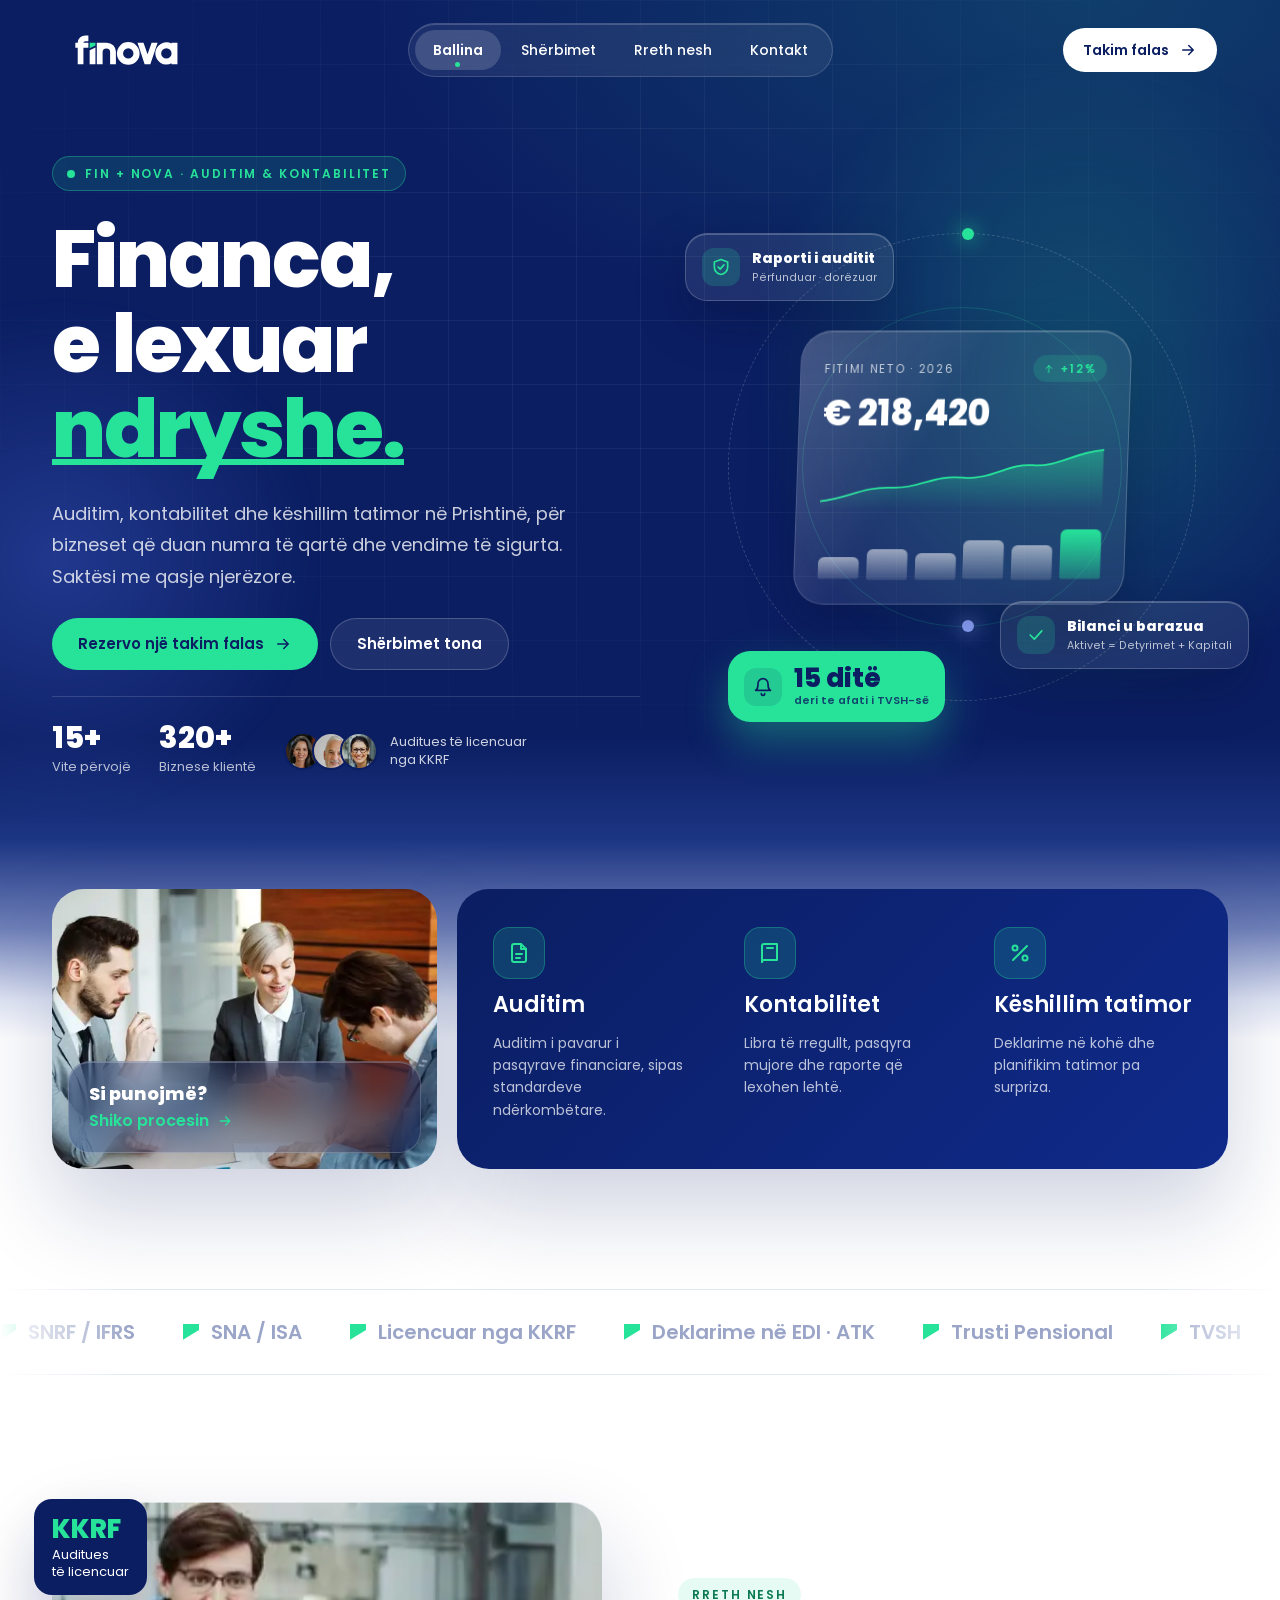
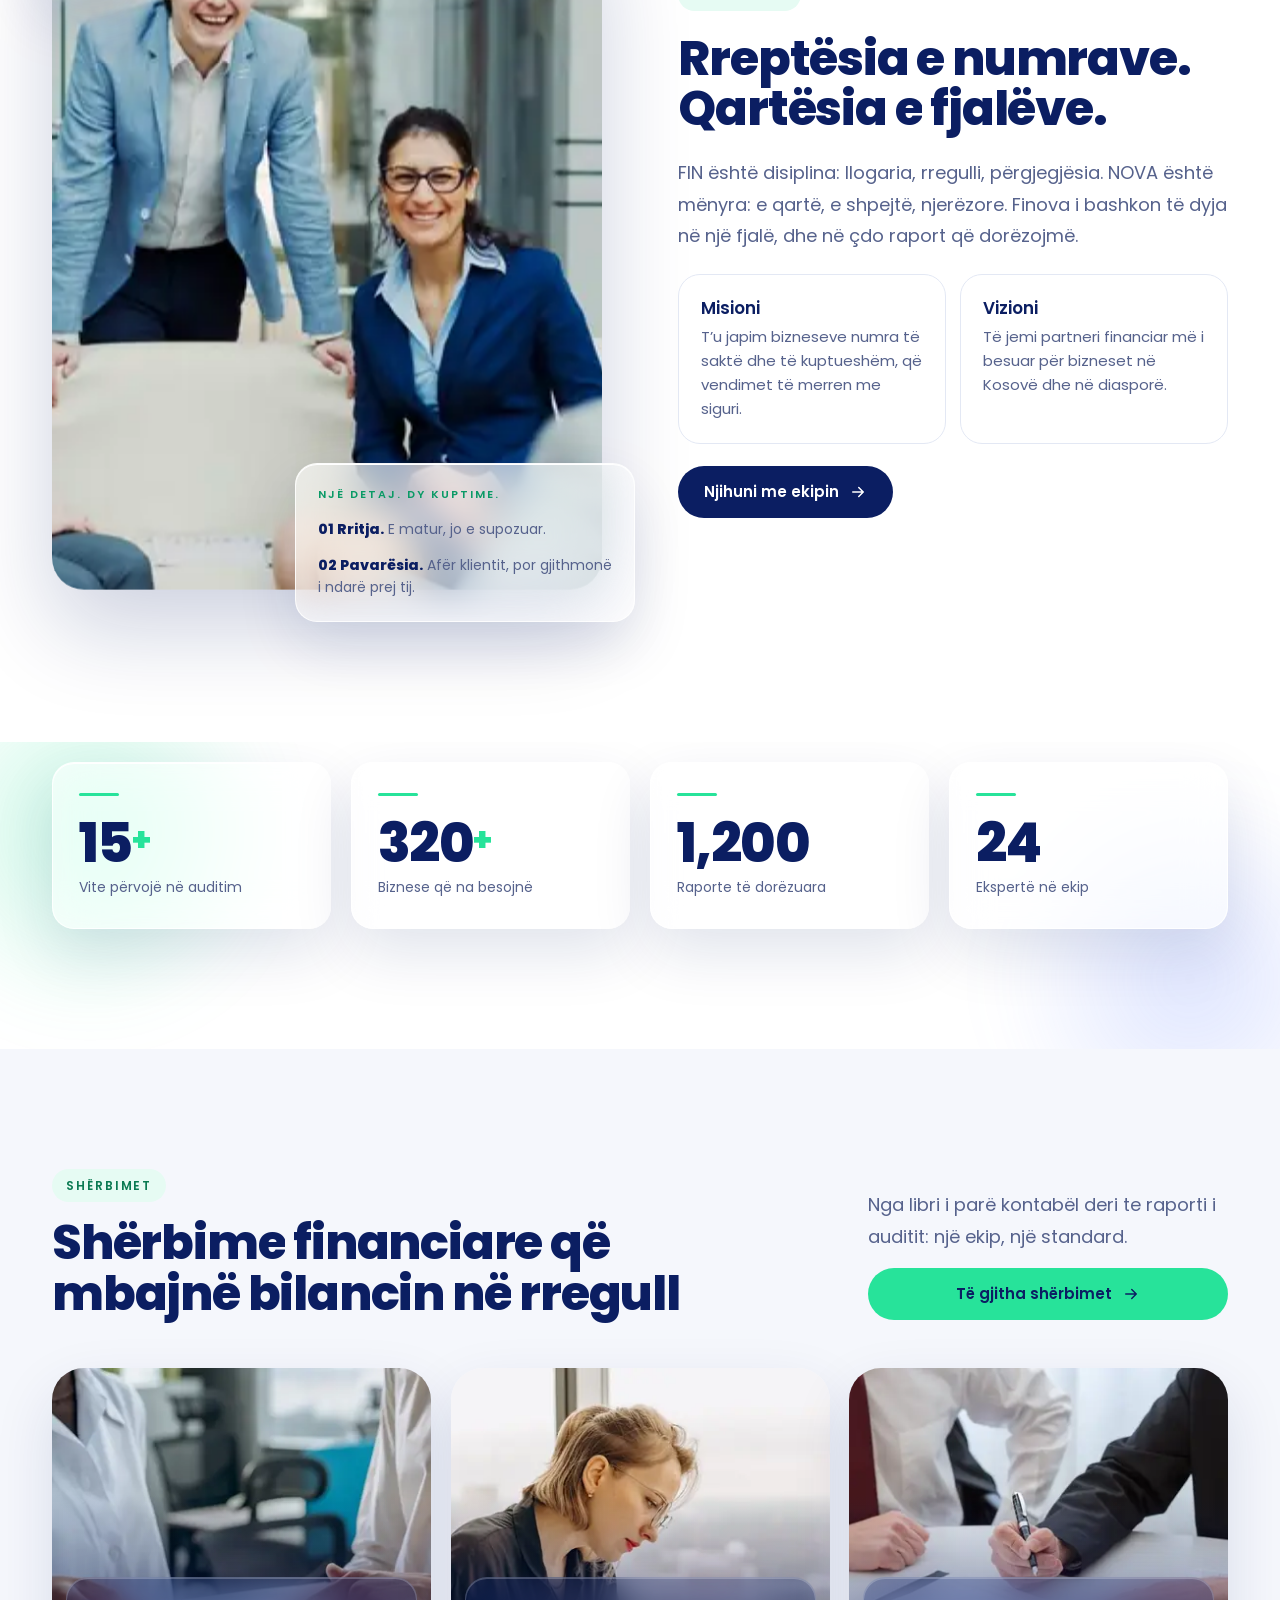
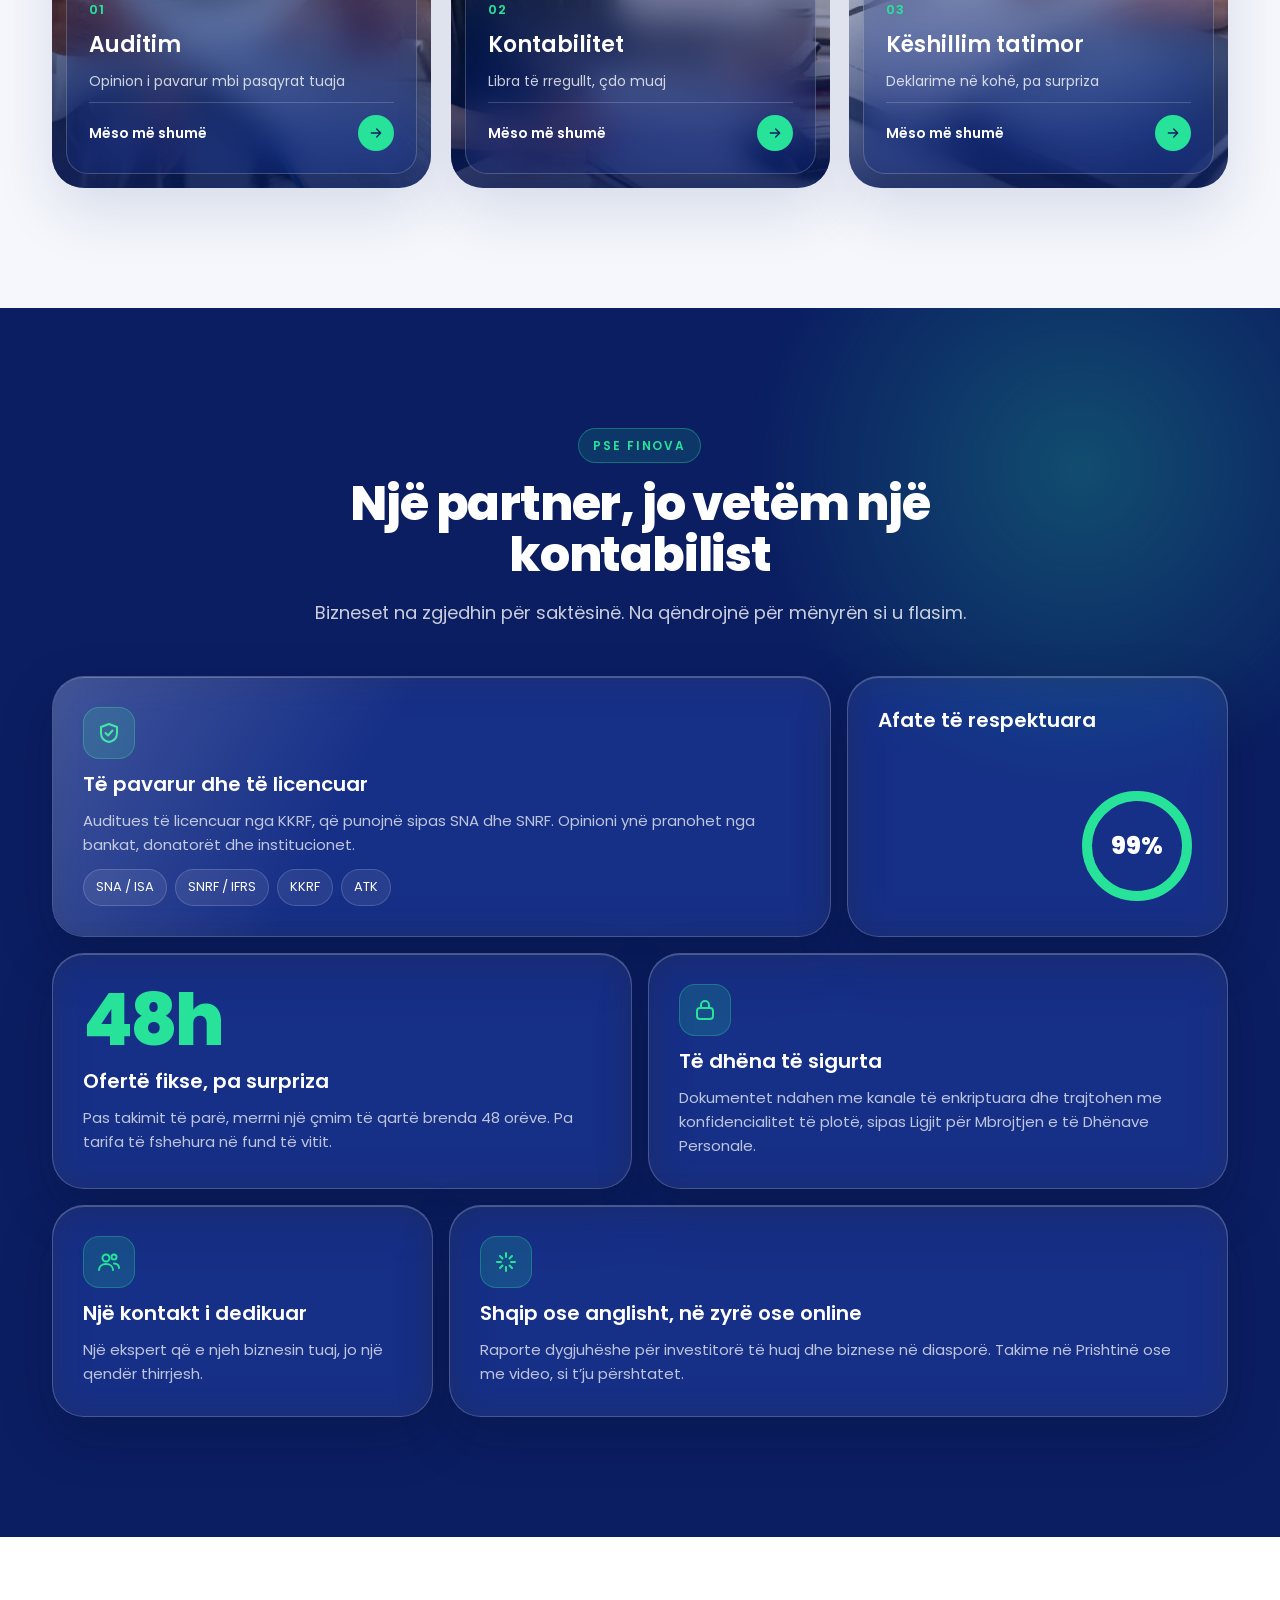
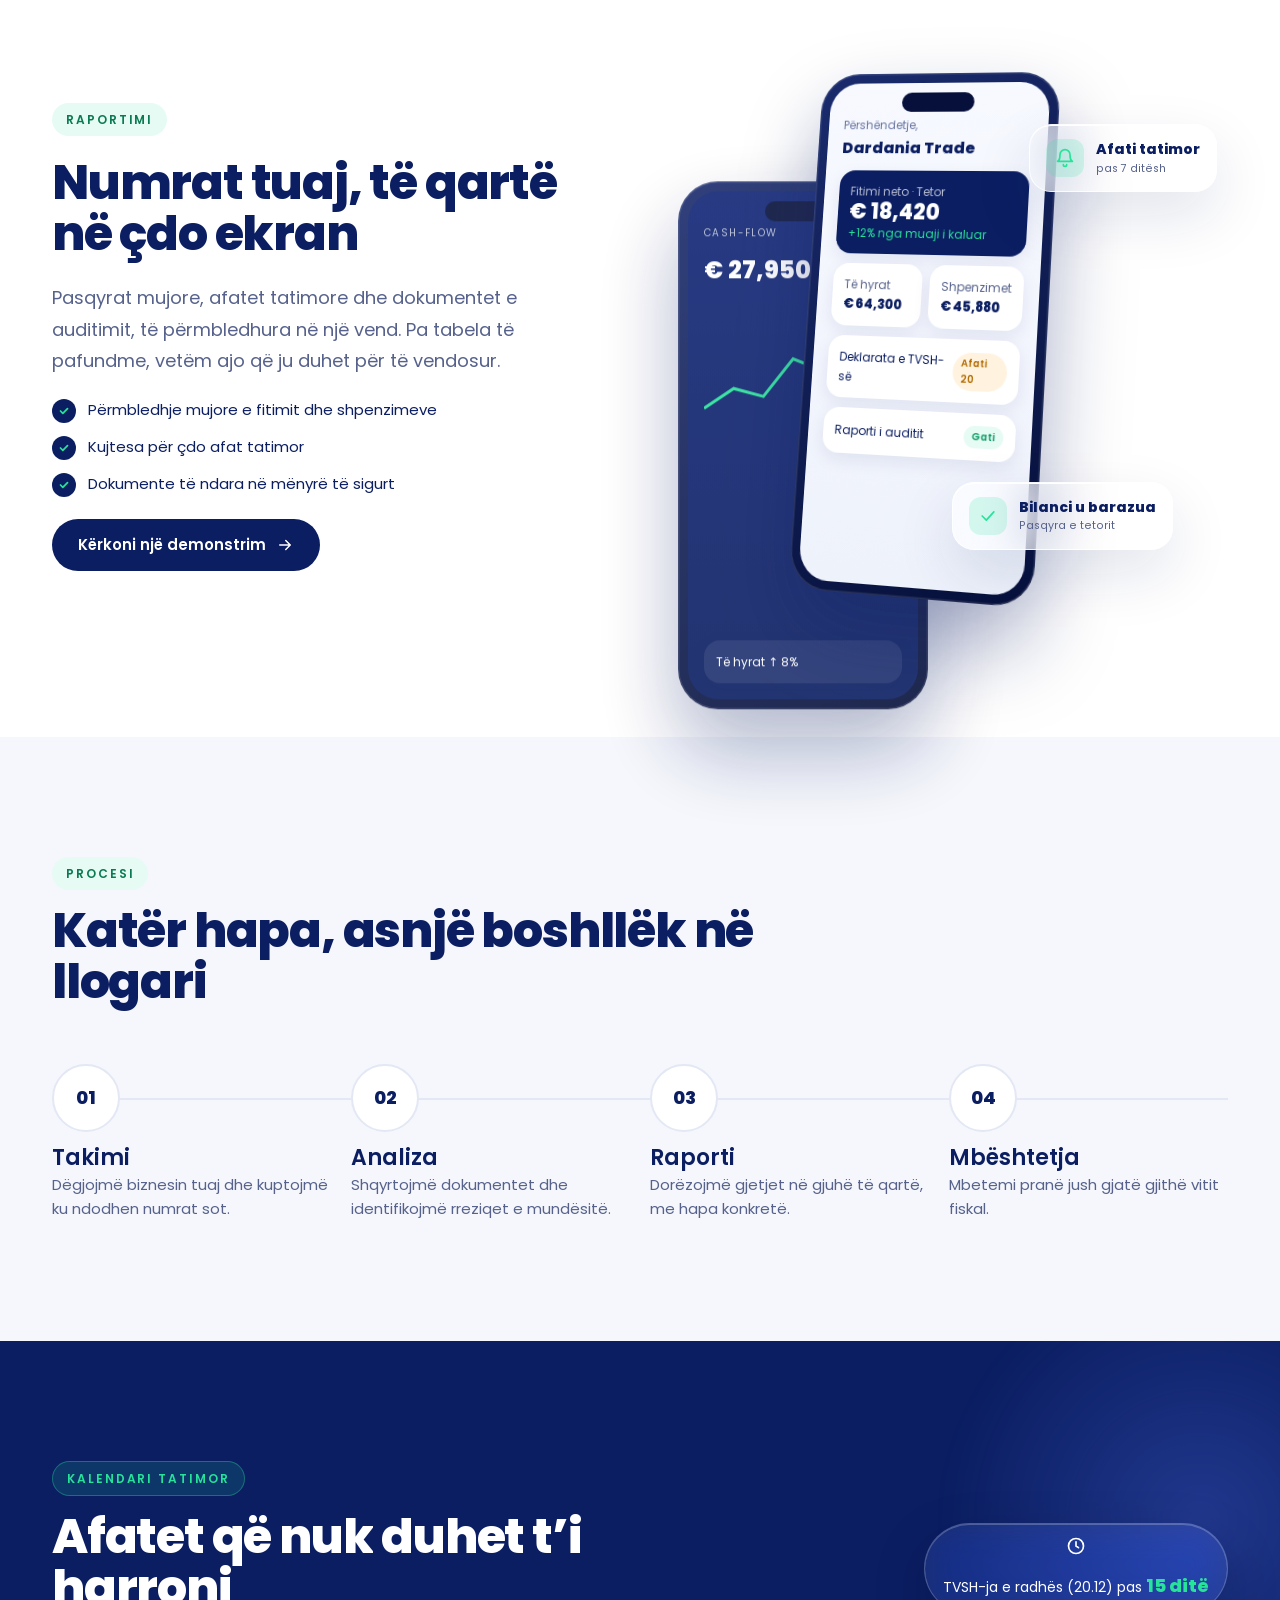
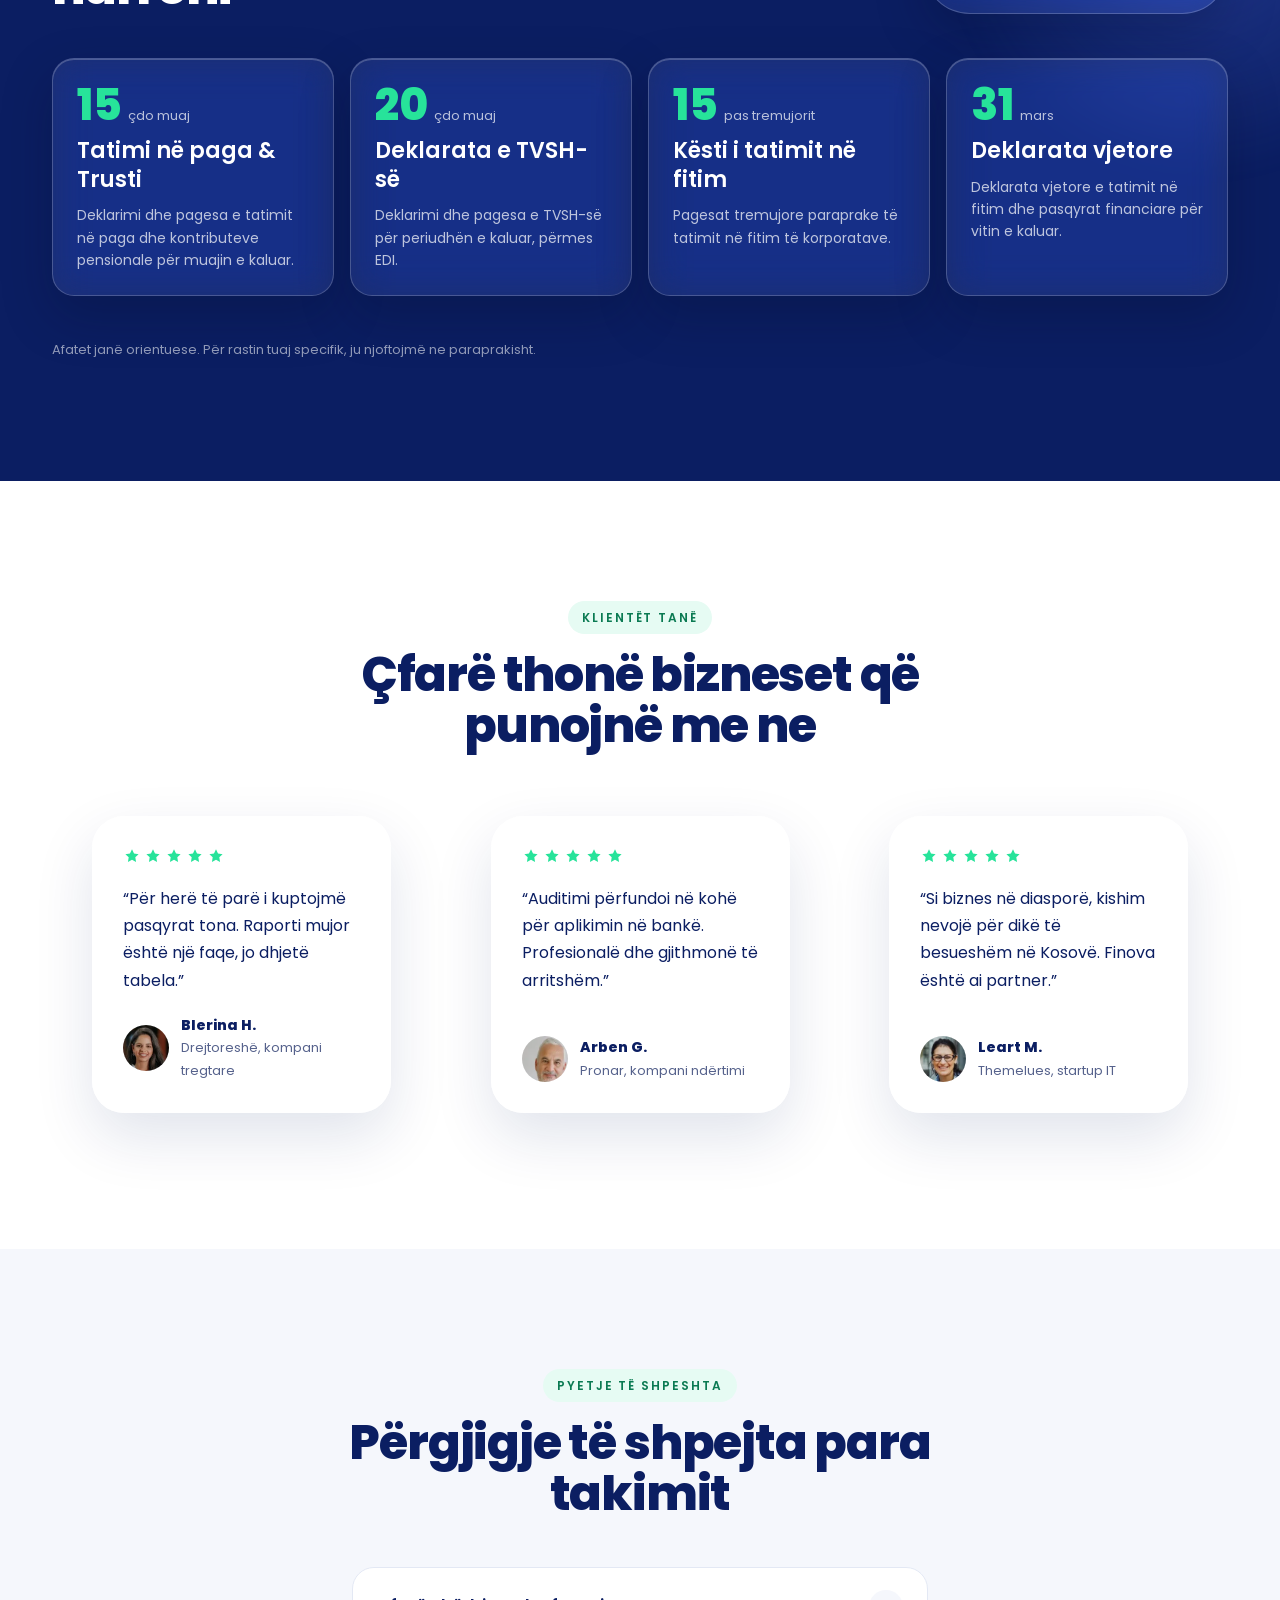
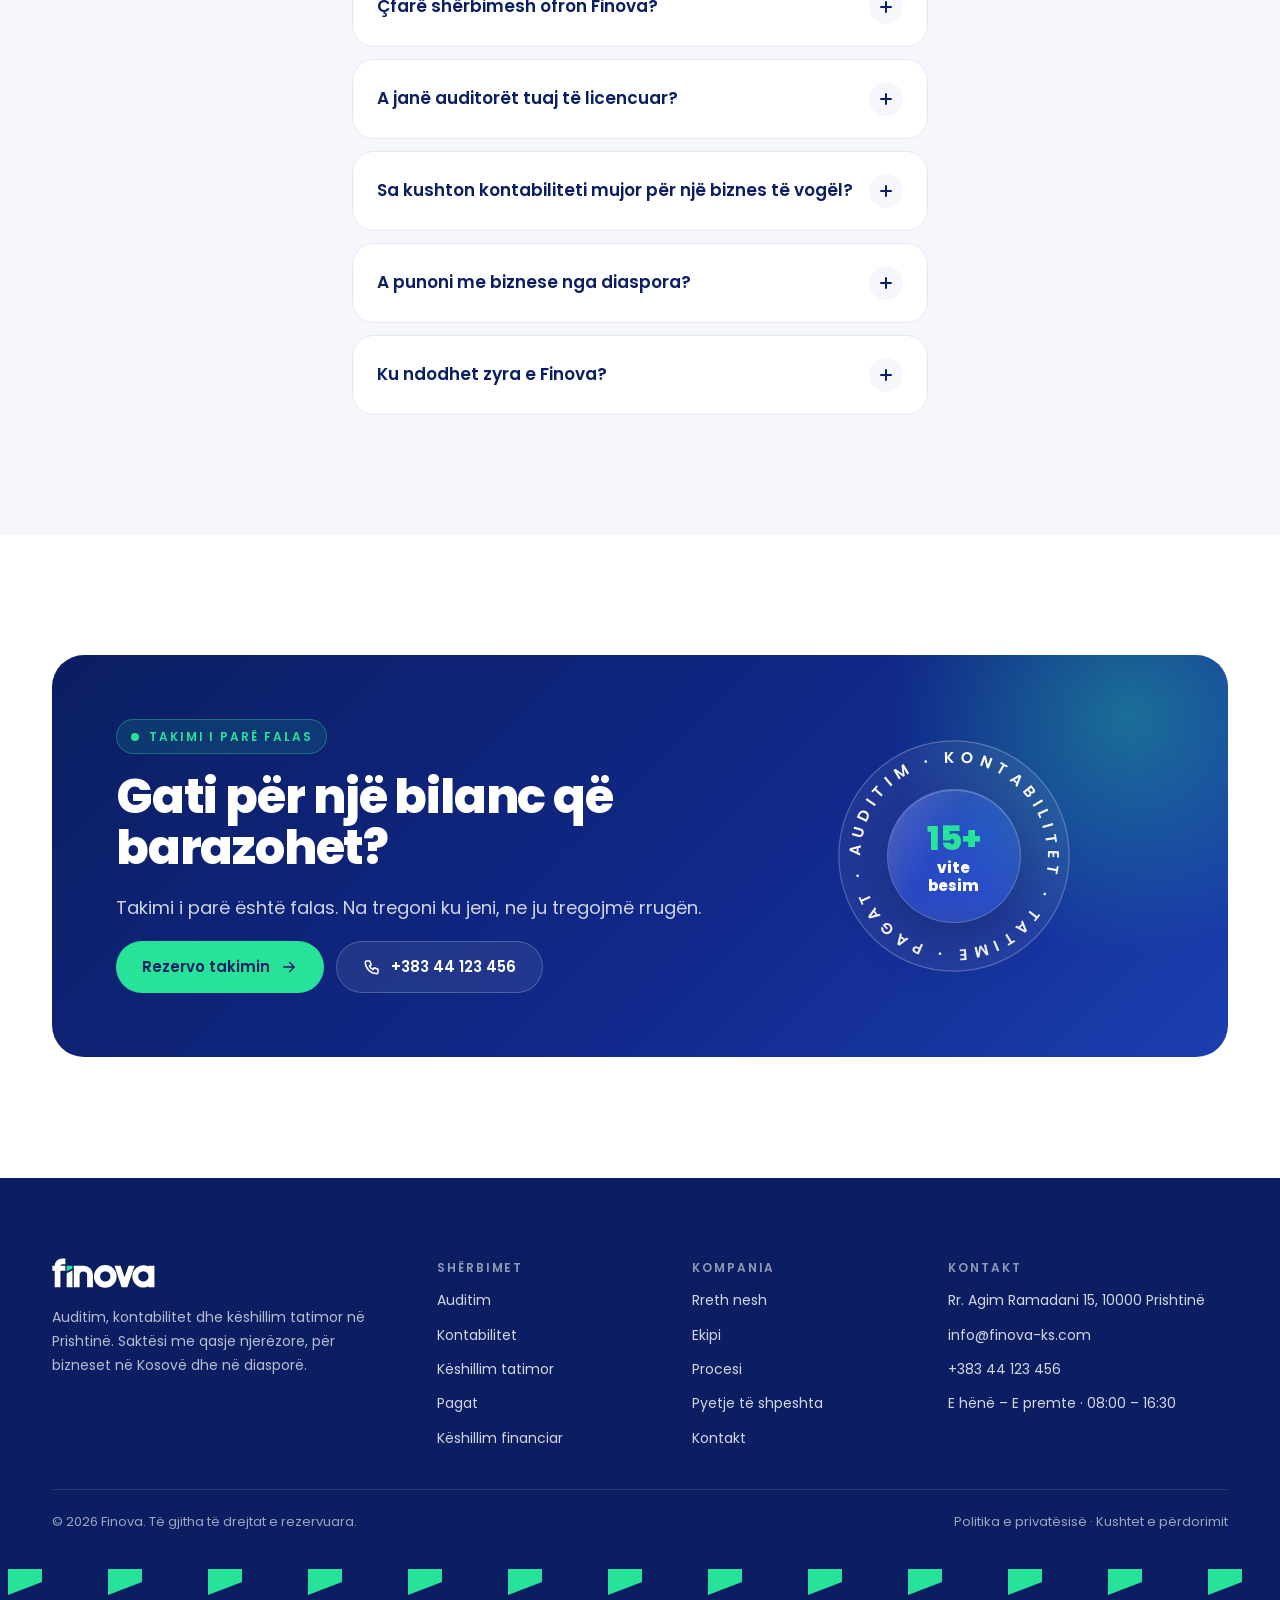
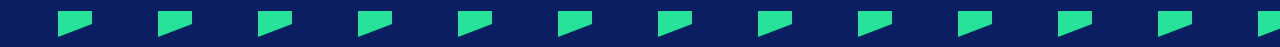
==== commit 952f21cb: "Rebuild site: shared CSS/JS, scroll animations, mobile layout, About & Privacy pages, SEO/GEO, faste" ====
--- a/index.html
+++ b/index.html
@@ -1,577 +1,356 @@
 <!doctype html>
-<html lang="sq">
+<html lang="sq" class="no-js">
 <head>
 <meta charset="utf-8">
-<meta name="viewport" content="width=device-width, initial-scale=1">
-<title>Finova · Ballina</title>
-<meta name="description" content="Finova: auditim, kontabilitet dhe këshillim financiar. Saktësi me qasje njerëzore.">
+<meta name="viewport" content="width=device-width, initial-scale=1, viewport-fit=cover">
+<title>Finova · Auditim, Kontabilitet &amp; Këshillim Tatimor në Prishtinë</title>
+<meta name="description" content="Finova ofron auditim të licencuar nga KKRF, kontabilitet mujor, këshillim tatimor dhe pagat për biznese në Kosovë dhe diasporë. Takimi i parë falas.">
+<meta name="robots" content="index, follow, max-image-preview:large, max-snippet:-1">
+<link rel="canonical" href="https://finova-ks.com/">
+<link rel="alternate" hreflang="sq" href="https://finova-ks.com/">
+<link rel="alternate" hreflang="x-default" href="https://finova-ks.com/">
+<meta name="theme-color" content="#0B1E62">
+<meta name="format-detection" content="telephone=no">
+<meta name="geo.region" content="XK"><meta name="geo.placename" content="Prishtinë">
+<meta name="geo.position" content="42.66;21.16"><meta name="ICBM" content="42.66, 21.16">
+<meta property="og:type" content="website">
+<meta property="og:locale" content="sq_AL">
+<meta property="og:site_name" content="Finova">
+<meta property="og:title" content="Finova · Auditim, Kontabilitet &amp; Këshillim Tatimor në Prishtinë">
+<meta property="og:description" content="Finova ofron auditim të licencuar nga KKRF, kontabilitet mujor, këshillim tatimor dhe pagat për biznese në Kosovë dhe diasporë. Takimi i parë falas.">
+<meta property="og:url" content="https://finova-ks.com/">
+<meta property="og:image" content="https://finova-ks.com/images/og-image.png">
+<meta property="og:image:width" content="1200"><meta property="og:image:height" content="630">
+<meta property="og:image:alt" content="Finova: auditim, kontabilitet dhe këshillim tatimor në Prishtinë">
+<meta name="twitter:card" content="summary_large_image">
+<meta name="twitter:title" content="Finova · Auditim, Kontabilitet &amp; Këshillim Tatimor në Prishtinë">
+<meta name="twitter:description" content="Finova ofron auditim të licencuar nga KKRF, kontabilitet mujor, këshillim tatimor dhe pagat për biznese në Kosovë dhe diasporë. Takimi i parë falas.">
+<meta name="twitter:image" content="https://finova-ks.com/images/og-image.png">
 <link rel="icon" href="images/favicon.svg" type="image/svg+xml">
-<link rel="preconnect" href="https://fonts.googleapis.com">
-<link rel="stylesheet" href="https://fonts.googleapis.com/css2?family=Poppins:wght@400;500;600;800&amp;display=swap">
-<style>
-body{margin:0;background:#ffffff}
-a{color:inherit;text-decoration:none}a:hover{color:inherit;opacity:.85}
-@keyframes fnUp{from{opacity:0;translate:0 28px}to{opacity:1;translate:0 0}}
-@keyframes fnPop{from{opacity:0;scale:.9}to{opacity:1;scale:1}}
-@keyframes fnDrift{0%{translate:0 0}100%{translate:-70px 50px}}
-@keyframes fnUnder{from{background-size:0% 5px}to{background-size:100% 5px}}
-@keyframes fnPing{0%{box-shadow:0 0 0 0 rgba(39,227,154,.65)}100%{box-shadow:0 0 0 12px rgba(39,227,154,0)}}
-@keyframes fnBar{from{width:0}to{width:100%}}
-.fn-up{animation:fnUp .9s cubic-bezier(.2,.7,.2,1) both}
-.fn-pop{animation:fnPop 1.1s cubic-bezier(.2,.7,.2,1) both}
-.fn-d1{animation-delay:.05s}.fn-d2{animation-delay:.18s}.fn-d3{animation-delay:.32s}.fn-d4{animation-delay:.46s}.fn-d5{animation-delay:.6s}
-.fn-under{background:linear-gradient(#27E39A,#27E39A) left 92%/0% 5px no-repeat;animation:fnUnder 1s 1s ease-out forwards}
-.fn-ping{animation:fnPing 1.8s ease-out infinite}
-.fn-bar{animation:fnBar 2.2s .9s cubic-bezier(.2,.7,.2,1) both}
-.fn-btn{transition:transform .25s ease,box-shadow .25s ease}.fn-btn:hover{transform:translateY(-2px);box-shadow:0 12px 28px rgba(39,227,154,.35)}
-.fn-lift{transition:transform .4s cubic-bezier(.2,.7,.2,1),box-shadow .4s ease}.fn-lift:hover{transform:translateY(-6px);box-shadow:0 28px 60px rgba(11,30,98,.16)}
-.fn-zoom img{transition:transform .9s cubic-bezier(.2,.7,.2,1)}.fn-zoom:hover img{transform:scale(1.06)}
-@supports (animation-timeline: view()){.fn-reveal{animation:fnUp linear both;animation-timeline:view();animation-range:entry 0% cover 28%}}
-@media (prefers-reduced-motion: reduce){*{animation:none!important;transition:none!important}}
-@keyframes fnSpin{0%{transform:rotateX(10deg) rotateY(-32deg)}100%{transform:rotateX(4deg) rotateY(28deg)}}
-@keyframes fnFloat{0%{transform:translateY(0)}100%{transform:translateY(-12px)}}
-@keyframes fnPhone{0%{transform:rotateY(-24deg) rotateX(10deg) rotateZ(3deg)}100%{transform:rotateY(-8deg) rotateX(6deg) rotateZ(1deg)}}
-@keyframes fnCoin{0%{transform:rotateY(-38deg) rotateX(12deg)}100%{transform:rotateY(32deg) rotateX(6deg)}}
-@keyframes fnOrbit{0%{transform:rotateX(74deg) rotateZ(0deg)}100%{transform:rotateX(74deg) rotateZ(360deg)}}
-</style>
-<style>@media (max-width:640px){h1{font-size:44px!important}h2{font-size:32px!important}header nav{order:3;width:100%;justify-content:center}}</style>
+<link rel="apple-touch-icon" href="images/apple-touch-icon.png">
+<link rel="manifest" href="site.webmanifest">
+<link rel="preload" href="assets/fonts/poppins-800.woff2" as="font" type="font/woff2" crossorigin>
+<link rel="preload" href="assets/fonts/poppins-400.woff2" as="font" type="font/woff2" crossorigin>
+<link rel="stylesheet" href="assets/css/style.css">
+<script>document.documentElement.className='js'</script>
+<script src="assets/js/main.js" defer></script>
+<script type="application/ld+json">{"@context":"https://schema.org","@graph":[{"@type":["AccountingService","ProfessionalService"],"@id":"https://finova-ks.com/#business","name":"Finova","alternateName":"Finova Auditim & Kontabilitet","description":"Kompani auditimi, kontabiliteti dhe këshillimi tatimor në Prishtinë, Kosovë. Auditues të licencuar nga KKRF.","url":"https://finova-ks.com/","logo":"https://finova-ks.com/images/logo.png","image":"https://finova-ks.com/images/og-image.png","telephone":"+38344123456","email":"info@finova-ks.com","foundingDate":"2011","priceRange":"€€","currenciesAccepted":"EUR","address":{"@type":"PostalAddress","streetAddress":"Rr. Agim Ramadani 15","addressLocality":"Prishtinë","postalCode":"10000","addressCountry":"XK"},"geo":{"@type":"GeoCoordinates","latitude":42.66,"longitude":21.16},"areaServed":[{"@type":"Country","name":"Kosovë"},{"@type":"Place","name":"Diaspora shqiptare"}],"availableLanguage":["sq","en"],"knowsAbout":["Auditim statutor","Kontabilitet","Tatimi mbi vlerën e shtuar (TVSH)","Tatimi në fitim","Pagat dhe kontributet pensionale","SNRF / IFRS","Standardet Ndërkombëtare të Auditimit (SNA/ISA)","Due diligence","Vlerësim biznesi"],"openingHoursSpecification":[{"@type":"OpeningHoursSpecification","dayOfWeek":["Monday","Tuesday","Wednesday","Thursday","Friday"],"opens":"08:00","closes":"16:30"},{"@type":"OpeningHoursSpecification","dayOfWeek":"Saturday","opens":"09:00","closes":"13:00"}],"contactPoint":{"@type":"ContactPoint","telephone":"+38344123456","email":"info@finova-ks.com","contactType":"customer service","availableLanguage":["sq","en"]},"hasOfferCatalog":{"@type":"OfferCatalog","name":"Shërbimet e Finova","itemListElement":[{"@type":"Offer","itemOffered":{"@type":"Service","name":"Auditim","url":"https://finova-ks.com/sherbimet.html#auditim"}},{"@type":"Offer","itemOffered":{"@type":"Service","name":"Kontabilitet","url":"https://finova-ks.com/sherbimet.html#kontabilitet"}},{"@type":"Offer","itemOffered":{"@type":"Service","name":"Këshillim tatimor","url":"https://finova-ks.com/sherbimet.html#tatime"}},{"@type":"Offer","itemOffered":{"@type":"Service","name":"Pagat","url":"https://finova-ks.com/sherbimet.html#pagat"}},{"@type":"Offer","itemOffered":{"@type":"Service","name":"Këshillim financiar","url":"https://finova-ks.com/sherbimet.html#keshillim"}}]}},{"@type":"WebSite","@id":"https://finova-ks.com/#website","url":"https://finova-ks.com/","name":"Finova","inLanguage":"sq","publisher":{"@id":"https://finova-ks.com/#business"}},{"@type":"WebPage","@id":"https://finova-ks.com/#webpage","url":"https://finova-ks.com/","name":"Finova · Auditim, Kontabilitet & Këshillim Tatimor në Prishtinë","description":"Finova ofron auditim të licencuar nga KKRF, kontabilitet mujor, këshillim tatimor dhe pagat për biznese në Kosovë dhe diasporë. Takimi i parë falas.","inLanguage":"sq","isPartOf":{"@id":"https://finova-ks.com/#website"},"about":{"@id":"https://finova-ks.com/#business"}},{"@type":"FAQPage","mainEntity":[{"@type":"Question","name":"Çfarë shërbimesh ofron Finova?","acceptedAnswer":{"@type":"Answer","text":"Finova ofron auditim statutor dhe të brendshëm, kontabilitet mujor, këshillim tatimor dhe përfaqësim në ATK, llogaritje pagash e kontributesh pensionale, si dhe këshillim financiar (buxhetim, cash-flow, vlerësim biznesi dhe due diligence) për biznese në Kosovë dhe në diasporë."}},{"@type":"Question","name":"A janë auditorët tuaj të licencuar?","acceptedAnswer":{"@type":"Answer","text":"Po. Auditorët tanë janë të licencuar nga Këshilli i Kosovës për Raportim Financiar (KKRF) dhe punojmë sipas Standardeve Ndërkombëtare të Auditimit (SNA/ISA) dhe SNRF/IFRS."}},{"@type":"Question","name":"Sa kushton kontabiliteti mujor për një biznes të vogël?","acceptedAnswer":{"@type":"Answer","text":"Çmimi varet nga numri i transaksioneve, punonjësve dhe nga detyrimet tatimore (p.sh. nëse jeni në sistemin e TVSH-së). Pas takimit të parë falas, ju dërgojmë një ofertë fikse mujore brenda 48 orëve, pa kosto të fshehura."}},{"@type":"Question","name":"A punoni me biznese nga diaspora?","acceptedAnswer":{"@type":"Answer","text":"Po. Shumë klientë tanë drejtojnë biznese në Kosovë nga jashtë vendit. Komunikojmë online, dokumentet i ndajmë në mënyrë të sigurt dhe raportet i dërgojmë në shqip ose anglisht."}},{"@type":"Question","name":"Ku ndodhet zyra e Finova?","acceptedAnswer":{"@type":"Answer","text":"Zyra jonë ndodhet në Rr. Agim Ramadani 15, 10000 Prishtinë. Jemi të hapur të hënën deri të premten 08:00–16:30 dhe të shtunën 09:00–13:00."}}]}]}</script>
 </head>
 <body>
-<div style="font-family: 'Poppins', system-ui, sans-serif; color: #0B1E62; background: #ffffff; min-width: 0">
-
-<!-- ============ HERO (navy) ============ -->
-<section style="position: relative; overflow: hidden; background: linear-gradient(180deg, #0B1E62 0%, #0B1E62 calc(100% - 300px), #1c3583 calc(100% - 200px), #6f80b8 calc(100% - 110px), #dfe4f3 calc(100% - 40px), #ffffff 100%); color: #ffffff; padding-bottom: 260px">
-  <div aria-hidden="true" style="position: absolute; width: 720px; height: 720px; right: -120px; top: 40px; border-radius: 50%; background: radial-gradient(circle, rgba(39,227,154,0.22) 0%, rgba(39,227,154,0) 65%); animation: fnDrift 14s ease-in-out infinite alternate"></div>
-
-  <!-- NAV -->
-  <header style="position: relative; max-width: 1240px; margin: 0 auto; padding: 28px 32px; display: flex; flex-wrap: wrap; align-items: center; justify-content: space-between; gap: 20px">
-    <a href="index.html" aria-label="Finova, ballina" style="display: flex">
-      <svg role="img" aria-label="finova" viewBox="398 370 1206 352" style="height: 32px; width: 110px"><g fill="#ffffff" fill-rule="evenodd"><path d="M430,712 L430,520 L402,520 L402,460 L430,460 A90,85 0 0 1 520,375 L555,375 L555,442 L520,442 A23,18 0 0 0 497,460 L555,460 L555,520 L497,520 L497,712 Z"></path><path d="M570,548 L638,518 L638,712 L570,712 Z"></path><path d="M654,712 L654,460 L770,460 A108,108 0 0 1 878,568 L878,712 L810,712 L810,572 A44,44 0 0 0 722,572 L722,712 Z"></path><path d="M890,586 a133,133 0 1 0 266,0 a133,133 0 1 0 -266,0 Z M962,586 a61,61 0 1 0 122,0 a61,61 0 1 0 -122,0 Z"></path><path d="M1132,460 L1202,460 L1249,595 L1297,460 L1367,460 L1282,712 L1215,712 Z"></path><path d="M1531,460 L1600,460 L1600,712 L1531,712 L1531,701 A130,130 0 1 1 1531,471 Z M1409,586 a61,61 0 1 0 122,0 a61,61 0 1 0 -122,0 Z"></path></g><path fill="#27E39A" d="M570,460 L638,460 L638,494 L570,524 Z"></path></svg>
-    </a>
-    <nav aria-label="Kryesore" style="display: flex; flex-wrap: wrap; gap: 4px; padding: 6px; border-radius: 999px; background: rgba(255,255,255,0.07); border: 1px solid rgba(255,255,255,0.16); backdrop-filter: blur(16px); -webkit-backdrop-filter: blur(16px); box-shadow: inset 0 1px 0 rgba(255,255,255,0.18)">
-      <a href="index.html" style="padding: 10px 20px; border-radius: 999px; font-size: 14px; font-weight: 600; background: rgba(255,255,255,0.14)">Ballina</a>
-      <a href="sherbimet.html" style="padding: 10px 20px; border-radius: 999px; font-size: 14px; font-weight: 500">Shërbimet</a>
-      <a href="#rreth" style="padding: 10px 20px; border-radius: 999px; font-size: 14px; font-weight: 500">Rreth nesh</a>
-      <a href="kontakt.html" style="padding: 10px 20px; border-radius: 999px; font-size: 14px; font-weight: 500">Kontakt</a>
-    </nav>
-    <a href="kontakt.html" style="display: inline-flex; align-items: center; gap: 8px; min-height: 44px; padding: 0 22px; border-radius: 999px; background: #ffffff; color: #0B1E62; font-size: 14px; font-weight: 600">Na kontaktoni <svg width="16" height="16" viewBox="0 0 24 24" fill="none" stroke="currentColor" stroke-width="2" stroke-linecap="round" stroke-linejoin="round" aria-hidden="true"><path d="M5 12h14M13 6l6 6-6 6"></path></svg></a>
-  </header>
-
-  <!-- HERO CONTENT -->
-  <div style="position: relative; max-width: 1240px; margin: 0 auto; padding: 40px 32px 0; display: flex; flex-wrap: wrap; align-items: center; gap: 40px">
-    <div style="flex: 1 1 520px; min-width: 0; display: flex; flex-direction: column; gap: 28px">
-      <span class="fn-up fn-d1" style="align-self: flex-start; display: inline-flex; align-items: center; gap: 10px; padding: 8px 16px; border-radius: 999px; background: rgba(39,227,154,0.12); border: 1px solid rgba(39,227,154,0.35); color: #27E39A; font-size: 12px; font-weight: 600; letter-spacing: 0.18em">FIN + NOVA · AUDITIM &amp; KONTABILITET</span>
-      <h1 class="fn-up fn-d2" style="margin: 0; font-size: 76px; line-height: 1.02; font-weight: 800; letter-spacing: -0.03em">Financa,<br>e lexuar <span class="fn-under" style="color: #27E39A">ndryshe.</span></h1>
-      <p class="fn-up fn-d3" style="margin: 0; max-width: 500px; font-size: 18px; line-height: 1.65; color: rgba(255,255,255,0.78)">Saktësi me qasje njerëzore. Auditim, kontabilitet dhe këshillim financiar për bizneset që duan numra të qartë dhe vendime të sigurta.</p>
-      <div class="fn-up fn-d4" style="display: flex; flex-wrap: wrap; gap: 14px; align-items: center">
-        <a class="fn-btn" href="kontakt.html" style="display: inline-flex; align-items: center; gap: 10px; min-height: 52px; padding: 0 28px; border-radius: 999px; background: #27E39A; color: #0B1E62; font-size: 15px; font-weight: 600">Rezervo një takim <svg width="18" height="18" viewBox="0 0 24 24" fill="none" stroke="currentColor" stroke-width="2" stroke-linecap="round" stroke-linejoin="round" aria-hidden="true"><path d="M5 12h14M13 6l6 6-6 6"></path></svg></a>
-        <a href="sherbimet.html" style="display: inline-flex; align-items: center; gap: 10px; min-height: 52px; padding: 0 26px; border-radius: 999px; background: rgba(255,255,255,0.08); border: 1px solid rgba(255,255,255,0.22); backdrop-filter: blur(12px); -webkit-backdrop-filter: blur(12px); font-size: 15px; font-weight: 600">Shërbimet tona</a>
-      </div>
-      <div class="fn-up fn-d5" style="display: flex; flex-wrap: wrap; gap: 32px; padding-top: 12px; border-top: 1px solid rgba(255,255,255,0.14)">
-        <div style="display: flex; flex-direction: column; gap: 4px; padding-top: 16px">
-          <span style="font-size: 30px; font-weight: 800">15+</span>
-          <span style="font-size: 13px; color: rgba(255,255,255,0.7)">Vite përvojë</span>
+<a class="skip" href="#main">Kalo te përmbajtja</a>
+<div class="progress" aria-hidden="true"></div>
+<header class="site-header">
+  <div class="bar"><div class="inner">
+    <a class="logo" href="index.html" aria-label="Finova, ballina"><svg viewBox="398 370 1206 352" role="img" aria-label="Finova"><g fill="currentColor" fill-rule="evenodd"><path d="M430,712 L430,520 L402,520 L402,460 L430,460 A90,85 0 0 1 520,375 L555,375 L555,442 L520,442 A23,18 0 0 0 497,460 L555,460 L555,520 L497,520 L497,712 Z"/><path d="M570,548 L638,518 L638,712 L570,712 Z"/><path d="M654,712 L654,460 L770,460 A108,108 0 0 1 878,568 L878,712 L810,712 L810,572 A44,44 0 0 0 722,572 L722,712 Z"/><path d="M890,586 a133,133 0 1 0 266,0 a133,133 0 1 0 -266,0 Z M962,586 a61,61 0 1 0 122,0 a61,61 0 1 0 -122,0 Z"/><path d="M1132,460 L1202,460 L1249,595 L1297,460 L1367,460 L1282,712 L1215,712 Z"/><path d="M1531,460 L1600,460 L1600,712 L1531,712 L1531,701 A130,130 0 1 1 1531,471 Z M1409,586 a61,61 0 1 0 122,0 a61,61 0 1 0 -122,0 Z"/></g><path fill="#27E39A" d="M570,460 L638,460 L638,494 L570,524 Z"/></svg></a>
+    <nav class="nav" aria-label="Kryesore"><a href="index.html" aria-current=page>Ballina</a><a href="sherbimet.html">Shërbimet</a><a href="rreth-nesh.html">Rreth nesh</a><a href="kontakt.html">Kontakt</a></nav>
+    <div class="header-cta">
+      <a class="btn btn--white btn--sm" href="kontakt.html">Takim falas <svg viewBox="0 0 24 24" fill="none" stroke="currentColor" stroke-width="2" stroke-linecap="round" stroke-linejoin="round" aria-hidden="true"><path d="M5 12h14M13 6l6 6-6 6"/></svg></a>
+      <button class="menu-btn" type="button" aria-expanded="false" aria-controls="drawer" aria-label="Hap menunë"><span></span></button>
+    </div>
+  </div></div>
+</header>
+<div class="drawer" id="drawer" aria-hidden="true">
+  <nav aria-label="Menuja mobile"><a href="index.html" aria-current=page>Ballina<small>01</small></a><a href="sherbimet.html">Shërbimet<small>02</small></a><a href="rreth-nesh.html">Rreth nesh<small>03</small></a><a href="kontakt.html">Kontakt<small>04</small></a><a href="privatesia.html">Privatësia<small>05</small></a></nav>
+  <div class="drawer-foot">
+    <a class="btn" href="kontakt.html">Rezervo takimin falas <svg viewBox="0 0 24 24" fill="none" stroke="currentColor" stroke-width="2" stroke-linecap="round" stroke-linejoin="round" aria-hidden="true"><path d="M5 12h14M13 6l6 6-6 6"/></svg></a>
+    <a class="btn btn--glass" href="tel:+38344123456"><svg viewBox="0 0 24 24" fill="none" stroke="currentColor" stroke-width="2" stroke-linecap="round" stroke-linejoin="round" aria-hidden="true"><path d="M5 4h4l2 5-2.5 1.5a11 11 0 0 0 5 5L15 13l5 2v4a2 2 0 0 1-2 2A16 16 0 0 1 3 6a2 2 0 0 1 2-2"/></svg> +383 44 123 456</a>
+  </div>
+</div>
+
+<main id="main">
+<section class="hero">
+  <div class="grid-bg" aria-hidden="true"></div>
+  <div class="blob blob--g" aria-hidden="true"></div><div class="blob blob--b" aria-hidden="true"></div>
+  <div class="wrap">
+    <div class="hero-copy">
+      <span class="eyebrow eyebrow--dark intro" style="--d:.05s"><i class="dot"></i> Fin + Nova · Auditim &amp; Kontabilitet</span>
+      <h1 class="intro" style="--d:.15s">Financa,<br>e lexuar <span class="accent underline">ndryshe.</span></h1>
+      <p class="lead intro" style="--d:.3s;max-width:540px">Auditim, kontabilitet dhe këshillim tatimor në Prishtinë, për bizneset që duan numra të qartë dhe vendime të sigurta. Saktësi me qasje njerëzore.</p>
+      <div class="hero-actions intro" style="--d:.45s">
+        <a class="btn" href="kontakt.html">Rezervo një takim falas <svg viewBox="0 0 24 24" fill="none" stroke="currentColor" stroke-width="2" stroke-linecap="round" stroke-linejoin="round" aria-hidden="true"><path d="M5 12h14M13 6l6 6-6 6"/></svg></a>
+        <a class="btn btn--glass" href="sherbimet.html">Shërbimet tona</a>
+      </div>
+      <div class="hero-meta intro" style="--d:.6s">
+        <div><b><span data-count="15">15</span>+</b><small>Vite përvojë</small></div>
+        <div><b><span data-count="320">320</span>+</b><small>Biznese klientë</small></div>
+        <div class="avatars"><span><img src="images/av1.webp" width="38" height="38" alt=""><img src="images/av2.webp" width="38" height="38" alt=""><img src="images/av3.webp" width="38" height="38" alt=""></span>Auditues të licencuar<br>nga KKRF</div>
+      </div>
+    </div>
+    <div class="scene intro-pop" style="--d:.3s" aria-hidden="true">
+      <div class="orbit"><i></i></div><div class="orbit orbit--2"><i></i></div>
+      <div data-depth=".4" style="position:absolute;inset:0">
+        <div class="core glass sheen">
+          <div class="core-head"><span>FITIMI NETO · 2026</span><span class="core-chip"><svg width="12" height="12" viewBox="0 0 24 24" fill="none" stroke="currentColor" stroke-width="2" stroke-linecap="round" stroke-linejoin="round" aria-hidden="true"><path d="M12 19V5M6 11l6-6 6 6"/></svg> +12%</span></div>
+          <div class="core-num">€ 218,420</div>
+          <svg class="chart" viewBox="0 0 300 110" preserveAspectRatio="none">
+            <defs><linearGradient id="gArea" x1="0" y1="0" x2="0" y2="1"><stop offset="0" stop-color="#27E39A" stop-opacity=".45"/><stop offset="1" stop-color="#27E39A" stop-opacity="0"/></linearGradient></defs>
+            <path class="area" d="M0,95 C30,90 45,70 75,72 S120,50 150,55 S200,30 225,34 S270,12 300,8 L300,110 L0,110 Z"/>
+            <path class="line" d="M0,95 C30,90 45,70 75,72 S120,50 150,55 S200,30 225,34 S270,12 300,8"/>
+          </svg>
+          <div class="bars"><i style="height:40%;animation-delay:1.2s"></i><i style="height:55%;animation-delay:1.3s"></i><i style="height:48%;animation-delay:1.4s"></i><i style="height:70%;animation-delay:1.5s"></i><i style="height:62%;animation-delay:1.6s"></i><i style="height:90%;animation-delay:1.7s"></i></div>
         </div>
-        <div style="display: flex; flex-direction: column; gap: 4px; padding-top: 16px">
-          <span style="font-size: 30px; font-weight: 800">320+</span>
-          <span style="font-size: 13px; color: rgba(255,255,255,0.7)">Biznese klientë</span>
+      </div>
+      <div data-depth="1" style="position:absolute;inset:0">
+        <div class="float-card glass fc-1"><span class="ic"><svg viewBox="0 0 24 24" fill="none" stroke="currentColor" stroke-width="2" stroke-linecap="round" stroke-linejoin="round" aria-hidden="true"><path d="M12 3l8 3v6c0 5-3.5 8-8 9-4.5-1-8-4-8-9V6z"/><path d="M8.5 12l2.5 2.5 4.5-5"/></svg></span><span><b>Raporti i auditit</b><small>Përfunduar · dorëzuar</small></span></div>
+      </div>
+      <div data-depth="1.4" style="position:absolute;inset:0">
+        <div class="float-card glass fc-2"><span class="ic"><svg viewBox="0 0 24 24" fill="none" stroke="currentColor" stroke-width="2" stroke-linecap="round" stroke-linejoin="round" aria-hidden="true"><path d="M5 12l5 5 9-10"/></svg></span><span><b>Bilanci u barazua</b><small>Aktivet = Detyrimet + Kapitali</small></span></div>
+      </div>
+      <div data-depth=".8" style="position:absolute;inset:0">
+        <div class="float-card fc-3"><span class="ic"><svg viewBox="0 0 24 24" fill="none" stroke="currentColor" stroke-width="2" stroke-linecap="round" stroke-linejoin="round" aria-hidden="true"><path d="M6 8a6 6 0 0 1 12 0c0 7 3 8 3 8H3s3-1 3-8"/><path d="M10 20a2 2 0 0 0 4 0"/></svg></span><span><span data-deadline-day="20"><b>–</b></span><small style="color:inherit;opacity:.8">deri te afati i TVSH-së</small></span></div>
+      </div>
+    </div>
+  </div>
+</section>
+
+<section class="overlap">
+  <div class="wrap pillars">
+    <div class="pill-photo" data-reveal="left">
+      <img src="images/meeting.webp" srcset="images/meeting-sm.webp 640w, images/meeting.webp 1260w" sizes="(max-width: 1080px) 100vw, 33vw" width="1260" height="709" alt="Ekspertët e Finova në takim me një klient" loading="lazy" decoding="async">
+      <a class="glass" href="#procesi"><b>Si punojmë?</b><span class="link" style="color:var(--green)">Shiko procesin <svg viewBox="0 0 24 24" fill="none" stroke="currentColor" stroke-width="2" stroke-linecap="round" stroke-linejoin="round" aria-hidden="true"><path d="M5 12h14M13 6l6 6-6 6"/></svg></span></a>
+    </div>
+    <div class="pill-panel" data-stagger=".12"><div class="p" data-reveal="up"><span class="icon icon--glass"><svg viewBox="0 0 24 24" fill="none" stroke="currentColor" stroke-width="2" stroke-linecap="round" stroke-linejoin="round" aria-hidden="true"><path d="M14 3H7a2 2 0 0 0-2 2v14a2 2 0 0 0 2 2h10a2 2 0 0 0 2-2V8z"/><path d="M14 3v5h5M9 13h6M9 17h4"/></svg></span><h3>Auditim</h3><p>Auditim i pavarur i pasqyrave financiare, sipas standardeve ndërkombëtare.</p></div><div class="p" data-reveal="up"><span class="icon icon--glass"><svg viewBox="0 0 24 24" fill="none" stroke="currentColor" stroke-width="2" stroke-linecap="round" stroke-linejoin="round" aria-hidden="true"><path d="M4 5a2 2 0 0 1 2-2h13v16H6a2 2 0 0 0-2 2z"/><path d="M4 21V5M9 7h6"/></svg></span><h3>Kontabilitet</h3><p>Libra të rregullt, pasqyra mujore dhe raporte që lexohen lehtë.</p></div><div class="p" data-reveal="up"><span class="icon icon--glass"><svg viewBox="0 0 24 24" fill="none" stroke="currentColor" stroke-width="2" stroke-linecap="round" stroke-linejoin="round" aria-hidden="true"><path d="M19 5 5 19"/><circle cx="7" cy="7" r="2.5"/><circle cx="17" cy="17" r="2.5"/></svg></span><h3>Këshillim tatimor</h3><p>Deklarime në kohë dhe planifikim tatimor pa surpriza.</p></div></div>
+  </div>
+</section>
+
+<section class="section" style="padding-bottom:40px">
+  <div class="marquee" aria-label="Standardet dhe institucionet me të cilat punojmë"><div class="track"><span>SNRF / IFRS</span><span>SNA / ISA</span><span>Licencuar nga KKRF</span><span>Deklarime në EDI · ATK</span><span>Trusti Pensional</span><span>TVSH</span><span>Tatimi në fitim</span><span>Çmimet e transferimit</span><span>Due diligence</span><span>SNRF / IFRS</span><span>SNA / ISA</span><span>Licencuar nga KKRF</span><span>Deklarime në EDI · ATK</span><span>Trusti Pensional</span><span>TVSH</span><span>Tatimi në fitim</span><span>Çmimet e transferimit</span><span>Due diligence</span></div></div>
+</section>
+
+<section class="section" id="rreth" style="padding-top:60px">
+  <div class="wrap split">
+    <div class="photo-stack" data-reveal="mask">
+      <div class="main" data-parallax=".06"><img src="images/team.webp" srcset="images/team-sm.webp 640w, images/team.webp 1260w" sizes="(max-width: 820px) 100vw, 50vw" width="1260" height="709" alt="Ekipi i Finova në zyrën në Prishtinë" loading="lazy" decoding="async"></div>
+      <div class="badge" data-reveal="zoom" style="--d:.4s"><b>KKRF</b>Auditues<br>të licencuar</div>
+      <div class="note glass-light" data-reveal="up" style="--d:.3s">
+        <small>NJË DETAJ. DY KUPTIME.</small>
+        <p><b>01 Rritja.</b> E matur, jo e supozuar.</p>
+        <p><b>02 Pavarësia.</b> Afër klientit, por gjithmonë i ndarë prej tij.</p>
+      </div>
+    </div>
+    <div class="stack">
+      <span class="eyebrow" data-reveal="up">Rreth nesh</span>
+      <h2 data-split>Rreptësia e numrave. Qartësia e fjalëve.</h2>
+      <p class="lead" data-reveal="up">FIN është disiplina: llogaria, rregulli, përgjegjësia. NOVA është mënyra: e qartë, e shpejtë, njerëzore. Finova i bashkon të dyja në një fjalë, dhe në çdo raport që dorëzojmë.</p>
+      <div class="mv" data-stagger=".12">
+        <div class="card" data-reveal="up"><h3>Misioni</h3><p>T’u japim bizneseve numra të saktë dhe të kuptueshëm, që vendimet të merren me siguri.</p></div>
+        <div class="card" data-reveal="up"><h3>Vizioni</h3><p>Të jemi partneri financiar më i besuar për bizneset në Kosovë dhe në diasporë.</p></div>
+      </div>
+      <div data-reveal="up"><a class="btn btn--navy" href="rreth-nesh.html">Njihuni me ekipin <svg viewBox="0 0 24 24" fill="none" stroke="currentColor" stroke-width="2" stroke-linecap="round" stroke-linejoin="round" aria-hidden="true"><path d="M5 12h14M13 6l6 6-6 6"/></svg></a></div>
+    </div>
+  </div>
+</section>
+
+<section class="section stats-bg" style="padding-top:20px" aria-label="Finova në shifra">
+  <div class="wrap stats" data-stagger=".1">
+    <div class="stat glass-light" data-reveal="up"><b><span data-count="15">15</span><sup>+</sup></b><span>Vite përvojë në auditim</span></div>
+    <div class="stat glass-light" data-reveal="up"><b><span data-count="320">320</span><sup>+</sup></b><span>Biznese që na besojnë</span></div>
+    <div class="stat glass-light" data-reveal="up"><b><span data-count="1200">1,200</span></b><span>Raporte të dorëzuara</span></div>
+    <div class="stat glass-light" data-reveal="up"><b><span data-count="24">24</span></b><span>Ekspertë në ekip</span></div>
+  </div>
+</section>
+
+<section class="section section--soft">
+  <div class="wrap" style="display:grid;gap:48px">
+    <div class="head head--split">
+      <div><span class="eyebrow" data-reveal="up">Shërbimet</span>
+        <h2 data-split>Shërbime financiare që mbajnë bilancin në rregull</h2></div>
+      <div class="stack" style="gap:16px;max-width:360px" data-reveal="up">
+        <p class="lead">Nga libri i parë kontabël deri te raporti i auditit: një ekip, një standard.</p>
+        <a class="btn" href="sherbimet.html">Të gjitha shërbimet <svg viewBox="0 0 24 24" fill="none" stroke="currentColor" stroke-width="2" stroke-linecap="round" stroke-linejoin="round" aria-hidden="true"><path d="M5 12h14M13 6l6 6-6 6"/></svg></a>
+      </div>
+    </div>
+    <div class="svc" data-stagger=".14"><a class="svc-card" href="sherbimet.html#auditim" data-reveal="flip">
+        <img src="images/audit.webp" srcset="images/audit-sm.webp 640w, images/audit.webp 1125w" sizes="(max-width: 600px) 100vw, (max-width: 1080px) 50vw, 33vw" width="1125" height="750" alt="Auditim" loading="lazy" decoding="async">
+        <div class="glass"><span class="num">01</span><h3>Auditim</h3><p>Opinion i pavarur mbi pasqyrat tuaja</p>
+        <span class="more">Mëso më shumë <i><svg viewBox="0 0 24 24" fill="none" stroke="currentColor" stroke-width="2" stroke-linecap="round" stroke-linejoin="round" aria-hidden="true"><path d="M5 12h14M13 6l6 6-6 6"/></svg></i></span></div></a><a class="svc-card" href="sherbimet.html#kontabilitet" data-reveal="flip">
+        <img src="images/accountant.webp" srcset="images/accountant-sm.webp 640w, images/accountant.webp 1125w" sizes="(max-width: 600px) 100vw, (max-width: 1080px) 50vw, 33vw" width="1125" height="750" alt="Kontabilitet" loading="lazy" decoding="async">
+        <div class="glass"><span class="num">02</span><h3>Kontabilitet</h3><p>Libra të rregullt, çdo muaj</p>
+        <span class="more">Mëso më shumë <i><svg viewBox="0 0 24 24" fill="none" stroke="currentColor" stroke-width="2" stroke-linecap="round" stroke-linejoin="round" aria-hidden="true"><path d="M5 12h14M13 6l6 6-6 6"/></svg></i></span></div></a><a class="svc-card" href="sherbimet.html#tatime" data-reveal="flip">
+        <img src="images/tax.webp" srcset="images/tax-sm.webp 640w, images/tax.webp 1125w" sizes="(max-width: 600px) 100vw, (max-width: 1080px) 50vw, 33vw" width="1125" height="750" alt="Këshillim tatimor" loading="lazy" decoding="async">
+        <div class="glass"><span class="num">03</span><h3>Këshillim tatimor</h3><p>Deklarime në kohë, pa surpriza</p>
+        <span class="more">Mëso më shumë <i><svg viewBox="0 0 24 24" fill="none" stroke="currentColor" stroke-width="2" stroke-linecap="round" stroke-linejoin="round" aria-hidden="true"><path d="M5 12h14M13 6l6 6-6 6"/></svg></i></span></div></a></div>
+  </div>
+</section>
+
+<section class="section section--navy on-dark">
+  <div class="blob blob--g" aria-hidden="true" style="top:-200px"></div>
+  <div class="wrap" style="position:relative;display:grid;gap:48px">
+    <div class="head center"><span class="eyebrow eyebrow--dark" data-reveal="up">Pse Finova</span>
+      <h2 data-split>Një partner, jo vetëm një kontabilist</h2>
+      <p class="lead" data-reveal="up">Bizneset na zgjedhin për saktësinë. Na qëndrojnë për mënyrën si u flasim.</p></div>
+    <div class="bento" data-stagger=".1">
+      <div class="b-wide glass sheen" data-reveal="up" data-tilt="4">
+        <span class="icon icon--glass"><svg viewBox="0 0 24 24" fill="none" stroke="currentColor" stroke-width="2" stroke-linecap="round" stroke-linejoin="round" aria-hidden="true"><path d="M12 3l8 3v6c0 5-3.5 8-8 9-4.5-1-8-4-8-9V6z"/><path d="M8.5 12l2.5 2.5 4.5-5"/></svg></span>
+        <h3>Të pavarur dhe të licencuar</h3>
+        <p>Auditues të licencuar nga KKRF, që punojnë sipas SNA dhe SNRF. Opinioni ynë pranohet nga bankat, donatorët dhe institucionet.</p>
+        <div class="tag-row"><span class="tag">SNA / ISA</span><span class="tag">SNRF / IFRS</span><span class="tag">KKRF</span><span class="tag">ATK</span></div>
+      </div>
+      <div class="b-narrow glass" data-reveal="up" data-tilt="6">
+        <h3>Afate të respektuara</h3>
+        <svg class="ring" viewBox="0 0 120 120" style="--v:.99"><circle class="bg" cx="60" cy="60" r="50"/><circle class="fg" cx="60" cy="60" r="50"/>
+          <text x="60" y="68" text-anchor="middle" fill="#fff" font-size="24" font-weight="800">99%</text></svg>
+      </div>
+      <div class="b-mid glass" data-reveal="up" data-tilt="5">
+        <span class="big">48h</span>
+        <h3>Ofertë fikse, pa surpriza</h3>
+        <p>Pas takimit të parë, merrni një çmim të qartë brenda 48 orëve. Pa tarifa të fshehura në fund të vitit.</p>
+      </div>
+      <div class="b-mid glass" data-reveal="up" data-tilt="5">
+        <span class="icon icon--glass"><svg viewBox="0 0 24 24" fill="none" stroke="currentColor" stroke-width="2" stroke-linecap="round" stroke-linejoin="round" aria-hidden="true"><rect x="4" y="10" width="16" height="11" rx="3"/><path d="M8 10V7a4 4 0 0 1 8 0v3"/></svg></span>
+        <h3>Të dhëna të sigurta</h3>
+        <p>Dokumentet ndahen me kanale të enkriptuara dhe trajtohen me konfidencialitet të plotë, sipas Ligjit për Mbrojtjen e të Dhënave Personale.</p>
+      </div>
+      <div class="b-narrow glass" data-reveal="up" data-tilt="6">
+        <span class="icon icon--glass"><svg viewBox="0 0 24 24" fill="none" stroke="currentColor" stroke-width="2" stroke-linecap="round" stroke-linejoin="round" aria-hidden="true"><circle cx="9" cy="8" r="3.5"/><path d="M2 20c0-3.5 3-6 7-6s7 2.5 7 6"/><circle cx="17" cy="7" r="2.5"/><path d="M22 18c0-2.5-2-4.5-5-4.5"/></svg></span>
+        <h3>Një kontakt i dedikuar</h3>
+        <p>Një ekspert që e njeh biznesin tuaj, jo një qendër thirrjesh.</p>
+      </div>
+      <div class="b-wide glass" data-reveal="up" data-tilt="4">
+        <span class="icon icon--glass"><svg viewBox="0 0 24 24" fill="none" stroke="currentColor" stroke-width="2" stroke-linecap="round" stroke-linejoin="round" aria-hidden="true"><path d="M12 3v4M12 17v4M3 12h4M17 12h4M6 6l2.5 2.5M15.5 15.5 18 18M6 18l2.5-2.5M15.5 8.5 18 6"/></svg></span>
+        <h3>Shqip ose anglisht, në zyrë ose online</h3>
+        <p>Raporte dygjuhëshe për investitorë të huaj dhe biznese në diasporë. Takime në Prishtinë ose me video, si t’ju përshtatet.</p>
+      </div>
+    </div>
+  </div>
+</section>
+
+<section class="section">
+  <div class="wrap split">
+    <div class="stack">
+      <span class="eyebrow" data-reveal="up">Raportimi</span>
+      <h2 data-split>Numrat tuaj, të qartë në çdo ekran</h2>
+      <p class="lead" data-reveal="up">Pasqyrat mujore, afatet tatimore dhe dokumentet e auditimit, të përmbledhura në një vend. Pa tabela të pafundme, vetëm ajo që ju duhet për të vendosur.</p>
+      <ul class="check" data-stagger=".1">
+        <li data-reveal="left">Përmbledhje mujore e fitimit dhe shpenzimeve</li>
+        <li data-reveal="left">Kujtesa për çdo afat tatimor</li>
+        <li data-reveal="left">Dokumente të ndara në mënyrë të sigurt</li>
+      </ul>
+      <div data-reveal="up"><a class="btn btn--navy" href="kontakt.html">Kërkoni një demonstrim <svg viewBox="0 0 24 24" fill="none" stroke="currentColor" stroke-width="2" stroke-linecap="round" stroke-linejoin="round" aria-hidden="true"><path d="M5 12h14M13 6l6 6-6 6"/></svg></a></div>
+    </div>
+    <div class="phones" data-reveal="tilt" aria-hidden="true">
+      <div class="phone phone--back" data-parallax=".08"><div class="screen">
+        <small style="opacity:.7;letter-spacing:.14em">CASH-FLOW</small><b style="font-size:24px">€ 27,950</b>
+        <svg viewBox="0 0 200 120" style="margin-top:10px"><path d="M0,100 L30,80 L60,88 L90,50 L120,62 L150,30 L200,20" fill="none" stroke="#27E39A" stroke-width="3"/></svg>
+        <div class="ph-card" style="background:rgba(255,255,255,.08);color:#fff;margin-top:auto">Të hyrat ↑ 8%</div>
+      </div></div>
+      <div class="phone phone--front"><div class="screen">
+        <span style="opacity:.6">Përshëndetje,</span><b style="font-size:16px;margin-top:-8px">Dardania Trade</b>
+        <div class="ph-card dark"><span style="opacity:.7">Fitimi neto · Tetor</span><b>€ 18,420</b><span style="color:var(--green)">+12% nga muaji i kaluar</span></div>
+        <div class="ph-row"><div class="ph-card" style="flex:1"><span class="muted">Të hyrat</span><br><strong>€ 64,300</strong></div><div class="ph-card" style="flex:1"><span class="muted">Shpenzimet</span><br><strong>€ 45,880</strong></div></div>
+        <div class="ph-card ph-row"><span>Deklarata e TVSH-së</span><span class="ph-pill warn">Afati 20</span></div>
+        <div class="ph-card ph-row"><span>Raporti i auditit</span><span class="ph-pill">Gati</span></div>
+      </div></div>
+      <div class="float-card glass-light fc-a"><span class="ic"><svg viewBox="0 0 24 24" fill="none" stroke="currentColor" stroke-width="2" stroke-linecap="round" stroke-linejoin="round" aria-hidden="true"><path d="M6 8a6 6 0 0 1 12 0c0 7 3 8 3 8H3s3-1 3-8"/><path d="M10 20a2 2 0 0 0 4 0"/></svg></span><span><b>Afati tatimor</b><small>pas 7 ditësh</small></span></div>
+      <div class="float-card glass-light fc-b"><span class="ic"><svg viewBox="0 0 24 24" fill="none" stroke="currentColor" stroke-width="2" stroke-linecap="round" stroke-linejoin="round" aria-hidden="true"><path d="M5 12l5 5 9-10"/></svg></span><span><b>Bilanci u barazua</b><small>Pasqyra e tetorit</small></span></div>
+    </div>
+  </div>
+</section>
+
+<section class="section section--soft" id="procesi">
+  <div class="wrap" style="display:grid;gap:56px">
+    <div class="head"><span class="eyebrow" data-reveal="up">Procesi</span>
+      <h2 data-split>Katër hapa, asnjë boshllëk në llogari</h2></div>
+    <div class="process" data-progress><div class="step" data-step><span class="n">01</span><div><h3>Takimi</h3><p>Dëgjojmë biznesin tuaj dhe kuptojmë ku ndodhen numrat sot.</p></div></div><div class="step" data-step><span class="n">02</span><div><h3>Analiza</h3><p>Shqyrtojmë dokumentet dhe identifikojmë rreziqet e mundësitë.</p></div></div><div class="step" data-step><span class="n">03</span><div><h3>Raporti</h3><p>Dorëzojmë gjetjet në gjuhë të qartë, me hapa konkretë.</p></div></div><div class="step" data-step><span class="n">04</span><div><h3>Mbështetja</h3><p>Mbetemi pranë jush gjatë gjithë vitit fiskal.</p></div></div></div>
+  </div>
+</section>
+
+<section class="section section--navy on-dark">
+  <div class="blob blob--b" aria-hidden="true" style="left:auto;right:-200px;top:-100px"></div>
+  <div class="wrap" style="position:relative;display:grid;gap:44px">
+    <div class="head head--split">
+      <div><span class="eyebrow eyebrow--dark" data-reveal="up">Kalendari tatimor</span>
+        <h2 data-split>Afatet që nuk duhet t’i harroni</h2></div>
+      <div class="countdown glass" data-reveal="right" data-deadline-day="20"><svg width="20" height="20" viewBox="0 0 24 24" fill="none" stroke="currentColor" stroke-width="2" stroke-linecap="round" stroke-linejoin="round" aria-hidden="true"><circle cx="12" cy="12" r="9"/><path d="M12 7v5l3 2"/></svg><span>TVSH-ja e radhës (<span data-deadline-date>20</span>) pas <b>–</b></span></div>
+    </div>
+    <div class="cal" data-stagger=".1"><div class="cal-item glass" data-reveal="zoom"><div class="day"><b>15</b><span>çdo muaj</span></div><h3>Tatimi në paga & Trusti</h3><p>Deklarimi dhe pagesa e tatimit në paga dhe kontributeve pensionale për muajin e kaluar.</p></div><div class="cal-item glass" data-reveal="zoom"><div class="day"><b>20</b><span>çdo muaj</span></div><h3>Deklarata e TVSH-së</h3><p>Deklarimi dhe pagesa e TVSH-së për periudhën e kaluar, përmes EDI.</p></div><div class="cal-item glass" data-reveal="zoom"><div class="day"><b>15</b><span>pas tremujorit</span></div><h3>Kësti i tatimit në fitim</h3><p>Pagesat tremujore paraprake të tatimit në fitim të korporatave.</p></div><div class="cal-item glass" data-reveal="zoom"><div class="day"><b>31</b><span>mars</span></div><h3>Deklarata vjetore</h3><p>Deklarata vjetore e tatimit në fitim dhe pasqyrat financiare për vitin e kaluar.</p></div></div>
+    <p style="font-size:13px;color:rgba(255,255,255,.55)" data-reveal="up">Afatet janë orientuese. Për rastin tuaj specifik, ju njoftojmë ne paraprakisht.</p>
+  </div>
+</section>
+
+<section class="section">
+  <div class="wrap" style="display:grid;gap:48px">
+    <div class="head center"><span class="eyebrow" data-reveal="up">Klientët tanë</span>
+      <h2 data-split>Çfarë thonë bizneset që punojnë me ne</h2></div>
+    <!-- ZËVENDËSONI këto me dëshmi reale (me lejen e klientëve) para publikimit -->
+    <div class="quotes" data-stagger=".12"><figure class="quote glass-light" data-reveal="up">
+        <div class="stars" aria-label="5 nga 5"><svg viewBox="0 0 24 24" fill="none" stroke="currentColor" stroke-width="2" stroke-linecap="round" stroke-linejoin="round" aria-hidden="true"><path d="M12 3l2.7 5.6 6.1.9-4.4 4.3 1 6.1L12 17l-5.4 2.9 1-6.1L3.2 9.5l6.1-.9z" fill="currentColor" stroke="none"/></svg><svg viewBox="0 0 24 24" fill="none" stroke="currentColor" stroke-width="2" stroke-linecap="round" stroke-linejoin="round" aria-hidden="true"><path d="M12 3l2.7 5.6 6.1.9-4.4 4.3 1 6.1L12 17l-5.4 2.9 1-6.1L3.2 9.5l6.1-.9z" fill="currentColor" stroke="none"/></svg><svg viewBox="0 0 24 24" fill="none" stroke="currentColor" stroke-width="2" stroke-linecap="round" stroke-linejoin="round" aria-hidden="true"><path d="M12 3l2.7 5.6 6.1.9-4.4 4.3 1 6.1L12 17l-5.4 2.9 1-6.1L3.2 9.5l6.1-.9z" fill="currentColor" stroke="none"/></svg><svg viewBox="0 0 24 24" fill="none" stroke="currentColor" stroke-width="2" stroke-linecap="round" stroke-linejoin="round" aria-hidden="true"><path d="M12 3l2.7 5.6 6.1.9-4.4 4.3 1 6.1L12 17l-5.4 2.9 1-6.1L3.2 9.5l6.1-.9z" fill="currentColor" stroke="none"/></svg><svg viewBox="0 0 24 24" fill="none" stroke="currentColor" stroke-width="2" stroke-linecap="round" stroke-linejoin="round" aria-hidden="true"><path d="M12 3l2.7 5.6 6.1.9-4.4 4.3 1 6.1L12 17l-5.4 2.9 1-6.1L3.2 9.5l6.1-.9z" fill="currentColor" stroke="none"/></svg></div>
+        <blockquote>“Për herë të parë i kuptojmë pasqyrat tona. Raporti mujor është një faqe, jo dhjetë tabela.”</blockquote>
+        <footer><img src="images/av1.webp" width="46" height="46" alt="" loading="lazy"><div><b>Blerina H.</b><span>Drejtoreshë, kompani tregtare</span></div></footer></figure><figure class="quote glass-light" data-reveal="up">
+        <div class="stars" aria-label="5 nga 5"><svg viewBox="0 0 24 24" fill="none" stroke="currentColor" stroke-width="2" stroke-linecap="round" stroke-linejoin="round" aria-hidden="true"><path d="M12 3l2.7 5.6 6.1.9-4.4 4.3 1 6.1L12 17l-5.4 2.9 1-6.1L3.2 9.5l6.1-.9z" fill="currentColor" stroke="none"/></svg><svg viewBox="0 0 24 24" fill="none" stroke="currentColor" stroke-width="2" stroke-linecap="round" stroke-linejoin="round" aria-hidden="true"><path d="M12 3l2.7 5.6 6.1.9-4.4 4.3 1 6.1L12 17l-5.4 2.9 1-6.1L3.2 9.5l6.1-.9z" fill="currentColor" stroke="none"/></svg><svg viewBox="0 0 24 24" fill="none" stroke="currentColor" stroke-width="2" stroke-linecap="round" stroke-linejoin="round" aria-hidden="true"><path d="M12 3l2.7 5.6 6.1.9-4.4 4.3 1 6.1L12 17l-5.4 2.9 1-6.1L3.2 9.5l6.1-.9z" fill="currentColor" stroke="none"/></svg><svg viewBox="0 0 24 24" fill="none" stroke="currentColor" stroke-width="2" stroke-linecap="round" stroke-linejoin="round" aria-hidden="true"><path d="M12 3l2.7 5.6 6.1.9-4.4 4.3 1 6.1L12 17l-5.4 2.9 1-6.1L3.2 9.5l6.1-.9z" fill="currentColor" stroke="none"/></svg><svg viewBox="0 0 24 24" fill="none" stroke="currentColor" stroke-width="2" stroke-linecap="round" stroke-linejoin="round" aria-hidden="true"><path d="M12 3l2.7 5.6 6.1.9-4.4 4.3 1 6.1L12 17l-5.4 2.9 1-6.1L3.2 9.5l6.1-.9z" fill="currentColor" stroke="none"/></svg></div>
+        <blockquote>“Auditimi përfundoi në kohë për aplikimin në bankë. Profesionalë dhe gjithmonë të arritshëm.”</blockquote>
+        <footer><img src="images/av2.webp" width="46" height="46" alt="" loading="lazy"><div><b>Arben G.</b><span>Pronar, kompani ndërtimi</span></div></footer></figure><figure class="quote glass-light" data-reveal="up">
+        <div class="stars" aria-label="5 nga 5"><svg viewBox="0 0 24 24" fill="none" stroke="currentColor" stroke-width="2" stroke-linecap="round" stroke-linejoin="round" aria-hidden="true"><path d="M12 3l2.7 5.6 6.1.9-4.4 4.3 1 6.1L12 17l-5.4 2.9 1-6.1L3.2 9.5l6.1-.9z" fill="currentColor" stroke="none"/></svg><svg viewBox="0 0 24 24" fill="none" stroke="currentColor" stroke-width="2" stroke-linecap="round" stroke-linejoin="round" aria-hidden="true"><path d="M12 3l2.7 5.6 6.1.9-4.4 4.3 1 6.1L12 17l-5.4 2.9 1-6.1L3.2 9.5l6.1-.9z" fill="currentColor" stroke="none"/></svg><svg viewBox="0 0 24 24" fill="none" stroke="currentColor" stroke-width="2" stroke-linecap="round" stroke-linejoin="round" aria-hidden="true"><path d="M12 3l2.7 5.6 6.1.9-4.4 4.3 1 6.1L12 17l-5.4 2.9 1-6.1L3.2 9.5l6.1-.9z" fill="currentColor" stroke="none"/></svg><svg viewBox="0 0 24 24" fill="none" stroke="currentColor" stroke-width="2" stroke-linecap="round" stroke-linejoin="round" aria-hidden="true"><path d="M12 3l2.7 5.6 6.1.9-4.4 4.3 1 6.1L12 17l-5.4 2.9 1-6.1L3.2 9.5l6.1-.9z" fill="currentColor" stroke="none"/></svg><svg viewBox="0 0 24 24" fill="none" stroke="currentColor" stroke-width="2" stroke-linecap="round" stroke-linejoin="round" aria-hidden="true"><path d="M12 3l2.7 5.6 6.1.9-4.4 4.3 1 6.1L12 17l-5.4 2.9 1-6.1L3.2 9.5l6.1-.9z" fill="currentColor" stroke="none"/></svg></div>
+        <blockquote>“Si biznes në diasporë, kishim nevojë për dikë të besueshëm në Kosovë. Finova është ai partner.”</blockquote>
+        <footer><img src="images/av3.webp" width="46" height="46" alt="" loading="lazy"><div><b>Leart M.</b><span>Themelues, startup IT</span></div></footer></figure></div>
+  </div>
+</section>
+
+<section class="section section--soft">
+  <div class="wrap" style="display:grid;gap:48px">
+    <div class="head center"><span class="eyebrow" data-reveal="up">Pyetje të shpeshta</span>
+      <h2 data-split>Përgjigje të shpejta para takimit</h2></div>
+    <div class="faq" data-stagger=".08"><details data-reveal="up"><summary>Çfarë shërbimesh ofron Finova?<i aria-hidden="true"></i></summary><div class="ans">Finova ofron auditim statutor dhe të brendshëm, kontabilitet mujor, këshillim tatimor dhe përfaqësim në ATK, llogaritje pagash e kontributesh pensionale, si dhe këshillim financiar (buxhetim, cash-flow, vlerësim biznesi dhe due diligence) për biznese në Kosovë dhe në diasporë.</div></details><details data-reveal="up"><summary>A janë auditorët tuaj të licencuar?<i aria-hidden="true"></i></summary><div class="ans">Po. Auditorët tanë janë të licencuar nga Këshilli i Kosovës për Raportim Financiar (KKRF) dhe punojmë sipas Standardeve Ndërkombëtare të Auditimit (SNA/ISA) dhe SNRF/IFRS.</div></details><details data-reveal="up"><summary>Sa kushton kontabiliteti mujor për një biznes të vogël?<i aria-hidden="true"></i></summary><div class="ans">Çmimi varet nga numri i transaksioneve, punonjësve dhe nga detyrimet tatimore (p.sh. nëse jeni në sistemin e TVSH-së). Pas takimit të parë falas, ju dërgojmë një ofertë fikse mujore brenda 48 orëve, pa kosto të fshehura.</div></details><details data-reveal="up"><summary>A punoni me biznese nga diaspora?<i aria-hidden="true"></i></summary><div class="ans">Po. Shumë klientë tanë drejtojnë biznese në Kosovë nga jashtë vendit. Komunikojmë online, dokumentet i ndajmë në mënyrë të sigurt dhe raportet i dërgojmë në shqip ose anglisht.</div></details><details data-reveal="up"><summary>Ku ndodhet zyra e Finova?<i aria-hidden="true"></i></summary><div class="ans">Zyra jonë ndodhet në Rr. Agim Ramadani 15, 10000 Prishtinë. Jemi të hapur të hënën deri të premten 08:00–16:30 dhe të shtunën 09:00–13:00.</div></details></div>
+  </div>
+</section>
+
+<div style="height:clamp(72px,10vw,120px)"></div>
+<section class="section" style="padding-top:0">
+  <div class="wrap">
+    <div class="cta" data-reveal="mask">
+      <div class="stack">
+        <span class="eyebrow eyebrow--dark"><i class="dot"></i> Takimi i parë falas</span>
+        <h2 data-split>Gati për një bilanc që barazohet?</h2>
+        <p class="lead">Takimi i parë është falas. Na tregoni ku jeni, ne ju tregojmë rrugën.</p>
+        <div class="cta-actions">
+          <a class="btn" href="kontakt.html">Rezervo takimin <svg viewBox="0 0 24 24" fill="none" stroke="currentColor" stroke-width="2" stroke-linecap="round" stroke-linejoin="round" aria-hidden="true"><path d="M5 12h14M13 6l6 6-6 6"/></svg></a>
+          <a class="btn btn--glass" href="tel:+38344123456"><svg viewBox="0 0 24 24" fill="none" stroke="currentColor" stroke-width="2" stroke-linecap="round" stroke-linejoin="round" aria-hidden="true"><path d="M5 4h4l2 5-2.5 1.5a11 11 0 0 0 5 5L15 13l5 2v4a2 2 0 0 1-2 2A16 16 0 0 1 3 6a2 2 0 0 1 2-2"/></svg> +383 44 123 456</a>
         </div>
-        <div style="display: flex; align-items: center; gap: 12px; padding-top: 16px">
-          <div style="display: flex">
-            <img src="images/av1.jpg" alt="" style="width: 40px; height: 40px; border-radius: 50%; object-fit: cover; border: 2px solid #0B1E62">
-            <img src="images/av2.jpg" alt="" style="width: 40px; height: 40px; border-radius: 50%; object-fit: cover; border: 2px solid #0B1E62; margin-left: -12px">
-            <img src="images/av3.jpg" alt="" style="width: 40px; height: 40px; border-radius: 50%; object-fit: cover; border: 2px solid #0B1E62; margin-left: -12px">
-          </div>
-          <span style="font-size: 13px; line-height: 1.4; color: rgba(255,255,255,0.7)">Auditues të licencuar<br>nga KKRF</span>
-        </div>
-      </div>
-    </div>
-
-    <!-- 3D SCENE -->
-    <div class="fn-pop fn-d3" style="position: relative; flex: 1 1 460px; min-width: 0; height: 640px; perspective: 1400px; display: flex; align-items: center; justify-content: center">
-      <div aria-hidden="true" style="position: absolute; width: 420px; height: 420px; border-radius: 50%; background: rgba(255,255,255,0.04); border: 1px solid rgba(255,255,255,0.14); box-shadow: inset 0 0 80px rgba(39,227,154,0.12)"></div>
-      <div aria-hidden="true" style="position: absolute; width: 560px; height: 560px; border-radius: 50%; border: 1px dashed rgba(39,227,154,0.45); animation: fnOrbit 40s linear infinite"></div>
-      <div aria-hidden="true" style="position: absolute; bottom: 70px; width: 240px; height: 36px; border-radius: 50%; background: radial-gradient(ellipse, rgba(0,0,0,0.45) 0%, rgba(0,0,0,0) 70%)"></div>
-
-      <div role="img" aria-label="Shenja i e Finovas në 3D" style="position: relative; width: 112px; height: 414px; transform-style: preserve-3d; animation: fnSpin 7s ease-in-out infinite alternate">
+      </div>
+      <div class="seal" aria-hidden="true">
+        <svg class="rot" viewBox="0 0 200 200"><defs><path id="sealPath" d="M100,100 m-78,0 a78,78 0 1,1 156,0 a78,78 0 1,1 -156,0"/></defs>
+          <circle cx="100" cy="100" r="96" fill="rgba(255,255,255,.06)" stroke="rgba(255,255,255,.25)"/>
+          <text fill="#fff" font-size="13" font-weight="600" letter-spacing="5"><textPath href="#sealPath">AUDITIM · KONTABILITET · TATIME · PAGAT ·</textPath></text></svg>
+        <div class="mid glass sheen"><span><b>15+</b>vite<br>besim</span></div>
+      </div>
+    </div>
+  </div>
+</section>
+
+</main>
+<footer class="site-footer">
+  <div class="wrap">
+    <div class="top">
+      <div class="col brand" data-reveal="up">
+        <a class="logo" href="index.html" aria-label="Finova, ballina" style="margin-bottom:6px"><svg viewBox="398 370 1206 352" role="img" aria-label="Finova"><g fill="currentColor" fill-rule="evenodd"><path d="M430,712 L430,520 L402,520 L402,460 L430,460 A90,85 0 0 1 520,375 L555,375 L555,442 L520,442 A23,18 0 0 0 497,460 L555,460 L555,520 L497,520 L497,712 Z"/><path d="M570,548 L638,518 L638,712 L570,712 Z"/><path d="M654,712 L654,460 L770,460 A108,108 0 0 1 878,568 L878,712 L810,712 L810,572 A44,44 0 0 0 722,572 L722,712 Z"/><path d="M890,586 a133,133 0 1 0 266,0 a133,133 0 1 0 -266,0 Z M962,586 a61,61 0 1 0 122,0 a61,61 0 1 0 -122,0 Z"/><path d="M1132,460 L1202,460 L1249,595 L1297,460 L1367,460 L1282,712 L1215,712 Z"/><path d="M1531,460 L1600,460 L1600,712 L1531,712 L1531,701 A130,130 0 1 1 1531,471 Z M1409,586 a61,61 0 1 0 122,0 a61,61 0 1 0 -122,0 Z"/></g><path fill="#27E39A" d="M570,460 L638,460 L638,494 L570,524 Z"/></svg></a>
+        <p>Auditim, kontabilitet dhe këshillim tatimor në Prishtinë. Saktësi me qasje njerëzore, për bizneset në Kosovë dhe në diasporë.</p>
         
-          <div style="position: absolute; inset: 0; transform-style: preserve-3d; transform: translateZ(-16px)">
-            <div style="position: absolute; inset: 0; clip-path: polygon(0 0, 100% 0, 100% 13.5%, 0 25.4%); background: rgb(20,150,100)"></div>
-            <div style="position: absolute; inset: 0; clip-path: polygon(0 34.9%, 100% 23%, 100% 100%, 0 100%); background: rgb(74,84,120)"></div>
-          </div>
-        
-          <div style="position: absolute; inset: 0; transform-style: preserve-3d; transform: translateZ(-14px)">
-            <div style="position: absolute; inset: 0; clip-path: polygon(0 0, 100% 0, 100% 13.5%, 0 25.4%); background: rgb(21,153,101)"></div>
-            <div style="position: absolute; inset: 0; clip-path: polygon(0 34.9%, 100% 23%, 100% 100%, 0 100%); background: rgb(78,88,125)"></div>
-          </div>
-        
-          <div style="position: absolute; inset: 0; transform-style: preserve-3d; transform: translateZ(-12px)">
-            <div style="position: absolute; inset: 0; clip-path: polygon(0 0, 100% 0, 100% 13.5%, 0 25.4%); background: rgb(21,155,103)"></div>
-            <div style="position: absolute; inset: 0; clip-path: polygon(0 34.9%, 100% 23%, 100% 100%, 0 100%); background: rgb(80,90,129)"></div>
-          </div>
-        
-          <div style="position: absolute; inset: 0; transform-style: preserve-3d; transform: translateZ(-10px)">
-            <div style="position: absolute; inset: 0; clip-path: polygon(0 0, 100% 0, 100% 13.5%, 0 25.4%); background: rgb(22,158,104)"></div>
-            <div style="position: absolute; inset: 0; clip-path: polygon(0 34.9%, 100% 23%, 100% 100%, 0 100%); background: rgb(83,94,134)"></div>
-          </div>
-        
-          <div style="position: absolute; inset: 0; transform-style: preserve-3d; transform: translateZ(-8px)">
-            <div style="position: absolute; inset: 0; clip-path: polygon(0 0, 100% 0, 100% 13.5%, 0 25.4%); background: rgb(23,161,105)"></div>
-            <div style="position: absolute; inset: 0; clip-path: polygon(0 34.9%, 100% 23%, 100% 100%, 0 100%); background: rgb(86,97,139)"></div>
-          </div>
-        
-          <div style="position: absolute; inset: 0; transform-style: preserve-3d; transform: translateZ(-6px)">
-            <div style="position: absolute; inset: 0; clip-path: polygon(0 0, 100% 0, 100% 13.5%, 0 25.4%); background: rgb(23,163,107)"></div>
-            <div style="position: absolute; inset: 0; clip-path: polygon(0 34.9%, 100% 23%, 100% 100%, 0 100%); background: rgb(89,100,143)"></div>
-          </div>
-        
-          <div style="position: absolute; inset: 0; transform-style: preserve-3d; transform: translateZ(-4px)">
-            <div style="position: absolute; inset: 0; clip-path: polygon(0 0, 100% 0, 100% 13.5%, 0 25.4%); background: rgb(24,166,108)"></div>
-            <div style="position: absolute; inset: 0; clip-path: polygon(0 34.9%, 100% 23%, 100% 100%, 0 100%); background: rgb(92,104,148)"></div>
-          </div>
-        
-          <div style="position: absolute; inset: 0; transform-style: preserve-3d; transform: translateZ(-2px)">
-            <div style="position: absolute; inset: 0; clip-path: polygon(0 0, 100% 0, 100% 13.5%, 0 25.4%); background: rgb(25,169,109)"></div>
-            <div style="position: absolute; inset: 0; clip-path: polygon(0 34.9%, 100% 23%, 100% 100%, 0 100%); background: rgb(95,107,153)"></div>
-          </div>
-        
-          <div style="position: absolute; inset: 0; transform-style: preserve-3d; transform: translateZ(0px)">
-            <div style="position: absolute; inset: 0; clip-path: polygon(0 0, 100% 0, 100% 13.5%, 0 25.4%); background: rgb(25,171,111)"></div>
-            <div style="position: absolute; inset: 0; clip-path: polygon(0 34.9%, 100% 23%, 100% 100%, 0 100%); background: rgb(97,110,157)"></div>
-          </div>
-        
-          <div style="position: absolute; inset: 0; transform-style: preserve-3d; transform: translateZ(2px)">
-            <div style="position: absolute; inset: 0; clip-path: polygon(0 0, 100% 0, 100% 13.5%, 0 25.4%); background: rgb(26,174,112)"></div>
-            <div style="position: absolute; inset: 0; clip-path: polygon(0 34.9%, 100% 23%, 100% 100%, 0 100%); background: rgb(100,113,162)"></div>
-          </div>
-        
-          <div style="position: absolute; inset: 0; transform-style: preserve-3d; transform: translateZ(4px)">
-            <div style="position: absolute; inset: 0; clip-path: polygon(0 0, 100% 0, 100% 13.5%, 0 25.4%); background: rgb(27,177,113)"></div>
-            <div style="position: absolute; inset: 0; clip-path: polygon(0 34.9%, 100% 23%, 100% 100%, 0 100%); background: rgb(104,117,167)"></div>
-          </div>
-        
-          <div style="position: absolute; inset: 0; transform-style: preserve-3d; transform: translateZ(6px)">
-            <div style="position: absolute; inset: 0; clip-path: polygon(0 0, 100% 0, 100% 13.5%, 0 25.4%); background: rgb(27,179,115)"></div>
-            <div style="position: absolute; inset: 0; clip-path: polygon(0 34.9%, 100% 23%, 100% 100%, 0 100%); background: rgb(106,120,171)"></div>
-          </div>
-        
-          <div style="position: absolute; inset: 0; transform-style: preserve-3d; transform: translateZ(8px)">
-            <div style="position: absolute; inset: 0; clip-path: polygon(0 0, 100% 0, 100% 13.5%, 0 25.4%); background: rgb(28,182,116)"></div>
-            <div style="position: absolute; inset: 0; clip-path: polygon(0 34.9%, 100% 23%, 100% 100%, 0 100%); background: rgb(109,123,176)"></div>
-          </div>
-        
-          <div style="position: absolute; inset: 0; transform-style: preserve-3d; transform: translateZ(10px)">
-            <div style="position: absolute; inset: 0; clip-path: polygon(0 0, 100% 0, 100% 13.5%, 0 25.4%); background: rgb(29,185,117)"></div>
-            <div style="position: absolute; inset: 0; clip-path: polygon(0 34.9%, 100% 23%, 100% 100%, 0 100%); background: rgb(112,127,181)"></div>
-          </div>
-        
-          <div style="position: absolute; inset: 0; transform-style: preserve-3d; transform: translateZ(12px)">
-            <div style="position: absolute; inset: 0; clip-path: polygon(0 0, 100% 0, 100% 13.5%, 0 25.4%); background: rgb(29,187,119)"></div>
-            <div style="position: absolute; inset: 0; clip-path: polygon(0 34.9%, 100% 23%, 100% 100%, 0 100%); background: rgb(115,130,185)"></div>
-          </div>
-        
-          <div style="position: absolute; inset: 0; transform-style: preserve-3d; transform: translateZ(14px)">
-            <div style="position: absolute; inset: 0; clip-path: polygon(0 0, 100% 0, 100% 13.5%, 0 25.4%); background: linear-gradient(135deg, #7af5c6, #27E39A)"></div>
-            <div style="position: absolute; inset: 0; clip-path: polygon(0 34.9%, 100% 23%, 100% 100%, 0 100%); background: linear-gradient(165deg, #ffffff 0%, #e6ebfa 60%, #cdd6f2 100%)"></div>
-          </div>
-        
-      </div>
-
-      <!-- glass card: audit report -->
-      <div style="position: absolute; left: 0; top: 90px; width: 230px; padding: 18px; border-radius: 20px; background: rgba(255,255,255,0.09); border: 1px solid rgba(255,255,255,0.22); backdrop-filter: blur(18px) saturate(140%); -webkit-backdrop-filter: blur(18px) saturate(140%); box-shadow: 0 20px 50px rgba(0,0,0,0.25), inset 0 1px 0 rgba(255,255,255,0.3); display: flex; flex-direction: column; gap: 12px; animation: fnFloat 4s ease-in-out infinite alternate">
-        <div style="display: flex; align-items: center; gap: 10px">
-          <span style="width: 36px; height: 36px; border-radius: 10px; background: rgba(39,227,154,0.18); color: #27E39A; display: flex; align-items: center; justify-content: center"><svg width="18" height="18" viewBox="0 0 24 24" fill="none" stroke="currentColor" stroke-width="2" stroke-linecap="round" stroke-linejoin="round" aria-hidden="true"><path d="M14 3H7a2 2 0 0 0-2 2v14a2 2 0 0 0 2 2h10a2 2 0 0 0 2-2V8z"></path><path d="M14 3v5h5"></path><path d="m9 15 2 2 4-4"></path></svg></span>
-          <div style="display: flex; flex-direction: column">
-            <span style="font-size: 13px; font-weight: 600">Raporti i auditit</span>
-            <span style="font-size: 11px; color: rgba(255,255,255,0.7)">Viti fiskal 2026</span>
-          </div>
-        </div>
-        <div style="height: 6px; border-radius: 6px; background: rgba(255,255,255,0.15)"><div class="fn-bar" style="width: 100%; height: 6px; border-radius: 6px; background: #27E39A"></div></div>
-        <span style="font-size: 11px; color: #27E39A; font-weight: 600">Përfunduar · dorëzuar</span>
-      </div>
-
-      <!-- glass card: balance -->
-      <div style="position: absolute; right: 0; top: 220px; width: 240px; padding: 18px; border-radius: 20px; background: rgba(255,255,255,0.09); border: 1px solid rgba(255,255,255,0.22); backdrop-filter: blur(18px) saturate(140%); -webkit-backdrop-filter: blur(18px) saturate(140%); box-shadow: 0 20px 50px rgba(0,0,0,0.25), inset 0 1px 0 rgba(255,255,255,0.3); display: flex; flex-direction: column; gap: 12px; animation: fnFloat 5s ease-in-out 1s infinite alternate">
-        <span style="font-size: 11px; letter-spacing: 0.16em; color: rgba(255,255,255,0.7)">BILANCI</span>
-        <svg aria-hidden="true" viewBox="0 0 200 64" style="width: 100%; height: 64px"><rect x="4" y="34" width="22" height="30" rx="4" fill="rgba(255,255,255,0.25)"></rect><rect x="36" y="24" width="22" height="40" rx="4" fill="rgba(255,255,255,0.25)"></rect><rect x="68" y="30" width="22" height="34" rx="4" fill="rgba(255,255,255,0.25)"></rect><rect x="100" y="16" width="22" height="48" rx="4" fill="rgba(255,255,255,0.25)"></rect><rect x="132" y="10" width="22" height="54" rx="4" fill="rgba(255,255,255,0.25)"></rect><rect x="164" y="2" width="22" height="62" rx="4" fill="#27E39A"></rect></svg>
-        <div style="display: flex; align-items: center; justify-content: space-between">
-          <span style="font-size: 12px; color: rgba(255,255,255,0.8)">Aktivet = Detyrimet + Kapitali</span>
-          <span class="fn-ping" style="width: 22px; height: 22px; border-radius: 50%; background: #27E39A; color: #0B1E62; display: flex; align-items: center; justify-content: center"><svg width="13" height="13" viewBox="0 0 24 24" fill="none" stroke="currentColor" stroke-width="3" stroke-linecap="round" stroke-linejoin="round" aria-hidden="true"><path d="M20 6 9 17l-5-5"></path></svg></span>
-        </div>
-      </div>
-
-      <!-- solid accent card -->
-      <div style="position: absolute; left: 30px; bottom: 60px; padding: 18px 22px; border-radius: 20px; background: #27E39A; color: #0B1E62; box-shadow: 0 20px 50px rgba(0,0,0,0.3); display: flex; flex-direction: column; gap: 2px; animation: fnFloat 4.5s ease-in-out 0.5s infinite alternate">
-        <span style="font-size: 34px; font-weight: 800; line-height: 1">15+</span>
-        <span style="font-size: 12px; font-weight: 600">Vite përvojë</span>
-      </div>
-    </div>
-  </div>
-</section>
-
-<!-- ============ OVERLAP: HOW + 3 PILLARS ============ -->
-<section class="fn-up fn-d5" style="position: relative; max-width: 1240px; margin: -90px auto 0; padding: 0 32px; display: flex; flex-wrap: wrap; gap: 20px">
-  <div style="position: relative; flex: 1 1 300px; min-height: 240px; border-radius: 24px; overflow: hidden; background: #dfe4f3; display: flex; flex-direction: column; justify-content: flex-end; padding: 22px; box-shadow: 0 20px 50px rgba(11,30,98,0.18)">
-    <img src="images/meeting.jpg" alt="Ekipi i Finovas në takim me një klient" style="position: absolute; inset: 0; width: 100%; height: 100%; object-fit: cover; object-position: 40% 30%">
-    <div style="position: relative; padding: 16px 18px; border-radius: 16px; background: rgba(11,30,98,0.62); color: #ffffff; backdrop-filter: blur(14px); -webkit-backdrop-filter: blur(14px); border: 1px solid rgba(255,255,255,0.2); display: flex; flex-direction: column; gap: 6px">
-      <span style="font-size: 18px; font-weight: 600">Si punojmë?</span>
-      <a href="#procesi" style="display: inline-flex; align-items: center; gap: 6px; font-size: 13px; color: #27E39A; font-weight: 600">Shiko procesin <svg width="14" height="14" viewBox="0 0 24 24" fill="none" stroke="currentColor" stroke-width="2" stroke-linecap="round" stroke-linejoin="round" aria-hidden="true"><path d="M5 12h14M13 6l6 6-6 6"></path></svg></a>
-    </div>
-  </div>
-  <div style="flex: 3 1 640px; min-width: 0; border-radius: 24px; padding: 14px; background: linear-gradient(160deg, #13297a, #0B1E62); box-shadow: 0 20px 50px rgba(11,30,98,0.25); display: grid; grid-template-columns: repeat(auto-fit, minmax(200px, 1fr)); gap: 10px">
-    <div style="padding: 24px; border-radius: 18px; background: rgba(255,255,255,0.06); border: 1px solid rgba(255,255,255,0.12); color: #ffffff; display: flex; flex-direction: column; gap: 12px">
-      <span style="width: 44px; height: 44px; border-radius: 50%; background: #27E39A; color: #0B1E62; display: flex; align-items: center; justify-content: center"><svg width="20" height="20" viewBox="0 0 24 24" fill="none" stroke="currentColor" stroke-width="2" stroke-linecap="round" stroke-linejoin="round" aria-hidden="true"><path d="M14 3H7a2 2 0 0 0-2 2v14a2 2 0 0 0 2 2h10a2 2 0 0 0 2-2V8z"></path><path d="M14 3v5h5"></path><path d="m9 15 2 2 4-4"></path></svg></span>
-      <h3 style="margin: 0; font-size: 19px; font-weight: 600">Auditim</h3>
-      <p style="margin: 0; font-size: 14px; line-height: 1.6; color: rgba(255,255,255,0.72)">Auditim i pavarur i pasqyrave financiare, sipas standardeve ndërkombëtare.</p>
-    </div>
-    <div style="padding: 24px; border-radius: 18px; color: #ffffff; display: flex; flex-direction: column; gap: 12px">
-      <span style="width: 44px; height: 44px; border-radius: 50%; background: #27E39A; color: #0B1E62; display: flex; align-items: center; justify-content: center"><svg width="20" height="20" viewBox="0 0 24 24" fill="none" stroke="currentColor" stroke-width="2" stroke-linecap="round" stroke-linejoin="round" aria-hidden="true"><rect x="5" y="3" width="14" height="18" rx="2"></rect><path d="M8 7h8M8 11h.01M12 11h.01M16 11h.01M8 15h.01M12 15h.01M16 15h.01"></path></svg></span>
-      <h3 style="margin: 0; font-size: 19px; font-weight: 600">Kontabilitet</h3>
-      <p style="margin: 0; font-size: 14px; line-height: 1.6; color: rgba(255,255,255,0.72)">Libra të rregullt, pasqyra mujore dhe raporte që lexohen lehtë.</p>
-    </div>
-    <div style="padding: 24px; border-radius: 18px; color: #ffffff; display: flex; flex-direction: column; gap: 12px">
-      <span style="width: 44px; height: 44px; border-radius: 50%; background: #27E39A; color: #0B1E62; display: flex; align-items: center; justify-content: center"><svg width="20" height="20" viewBox="0 0 24 24" fill="none" stroke="currentColor" stroke-width="2" stroke-linecap="round" stroke-linejoin="round" aria-hidden="true"><path d="M19 5 5 19"></path><circle cx="7" cy="7" r="2.5"></circle><circle cx="17" cy="17" r="2.5"></circle></svg></span>
-      <h3 style="margin: 0; font-size: 19px; font-weight: 600">Këshillim tatimor</h3>
-      <p style="margin: 0; font-size: 14px; line-height: 1.6; color: rgba(255,255,255,0.72)">Deklarime në kohë dhe planifikim tatimor pa surpriza.</p>
-    </div>
-  </div>
-</section>
-
-<!-- ============ ABOUT ============ -->
-<section id="rreth" style="max-width: 1240px; margin: 0 auto; padding: 120px 32px 40px; display: flex; flex-wrap: wrap; gap: 56px; align-items: center">
-  <div class="fn-reveal" style="position: relative; flex: 1 1 460px; min-width: 0">
-    <div style="position: relative; height: 440px; border-radius: 28px; overflow: hidden; background: #dfe4f3; box-shadow: 0 24px 60px rgba(11,30,98,0.16)">
-      <img src="images/team.jpg" alt="Ekipi i Finovas në zyrë" style="position: absolute; inset: 0; width: 100%; height: 100%; object-fit: cover; object-position: 35% 40%">
-      <div style="position: absolute; top: 18px; left: 18px; display: flex; align-items: center; gap: 10px; padding: 8px 14px 8px 8px; border-radius: 999px; background: rgba(255,255,255,0.28); border: 1px solid rgba(255,255,255,0.55); backdrop-filter: blur(14px) saturate(160%); -webkit-backdrop-filter: blur(14px) saturate(160%); box-shadow: 0 10px 30px rgba(11,30,98,0.2)">
-        <span style="width: 30px; height: 30px; border-radius: 50%; background: #0B1E62; display: flex; align-items: center; justify-content: center"><svg aria-hidden="true" viewBox="0 0 68 252" style="width: 7px; height: 20px"><path d="M0 0h68v34L0 64z" fill="#27E39A"></path><path d="M0 88l68-30v194H0z" fill="#ffffff"></path></svg></span>
-        <span style="font-size: 13px; font-weight: 600; color: #0B1E62">Ekipi Finova</span>
-      </div>
-    </div>
-    <div style="position: absolute; right: -24px; bottom: -28px; width: 250px; padding: 20px; border-radius: 20px; background: rgba(255,255,255,0.72); border: 1px solid rgba(255,255,255,0.9); backdrop-filter: blur(18px) saturate(160%); -webkit-backdrop-filter: blur(18px) saturate(160%); box-shadow: 0 24px 60px rgba(11,30,98,0.2); display: flex; flex-direction: column; gap: 14px">
-      <span style="font-size: 11px; font-weight: 600; letter-spacing: 0.16em">NJË DETAJ. DY KUPTIME.</span>
-      <div style="display: flex; gap: 14px; align-items: flex-start">
-        <svg aria-hidden="true" viewBox="0 0 68 252" style="width: 22px; height: 82px; flex: none"><path d="M0 0h68v34L0 64z" fill="#1FC983"></path><path d="M0 88l68-30v194H0z" fill="#0B1E62"></path></svg>
-        <div style="display: flex; flex-direction: column; gap: 10px">
-          <span style="font-size: 13px; line-height: 1.45"><strong style="font-weight: 600">01 Rritja.</strong> E matur, jo e supozuar.</span>
-          <span style="font-size: 13px; line-height: 1.45"><strong style="font-weight: 600">02 Pavarësia.</strong> Afër klientit, por gjithmonë i ndarë prej tij.</span>
-        </div>
-      </div>
-    </div>
-  </div>
-  <div style="flex: 1 1 460px; min-width: 0; display: flex; flex-direction: column; gap: 22px">
-    <span style="align-self: flex-start; padding: 6px 14px; border-radius: 999px; background: #e9fbf3; color: #0B1E62; font-size: 12px; font-weight: 600; letter-spacing: 0.12em">RRETH NESH</span>
-    <h2 class="fn-reveal" style="margin: 0; font-size: 46px; line-height: 1.1; font-weight: 800; letter-spacing: -0.02em">Rreptësia e numrave.<br>Qartësia e fjalëve.</h2>
-    <p style="margin: 0; font-size: 16px; line-height: 1.7; color: #3d4a7a">FIN është disiplina: llogaria, rregulli, përgjegjësia. NOVA është mënyra: e qartë, e shpejtë, njerëzore. Finova i bashkon të dyja në një fjalë, dhe në çdo raport që dorëzojmë.</p>
-    <div style="display: grid; grid-template-columns: repeat(auto-fit, minmax(220px, 1fr)); gap: 16px">
-      <div class="fn-lift" style="padding: 20px; border-radius: 18px; border: 1px solid #e3e7f3; display: flex; flex-direction: column; gap: 8px">
-        <span style="font-size: 16px; font-weight: 600">Misioni</span>
-        <span style="font-size: 14px; line-height: 1.6; color: #3d4a7a">T’u japim bizneseve numra të saktë dhe të kuptueshëm, që vendimet të merren me siguri.</span>
-      </div>
-      <div class="fn-lift" style="padding: 20px; border-radius: 18px; border: 1px solid #e3e7f3; display: flex; flex-direction: column; gap: 8px">
-        <span style="font-size: 16px; font-weight: 600">Vizioni</span>
-        <span style="font-size: 14px; line-height: 1.6; color: #3d4a7a">Të jemi partneri financiar më i besuar për bizneset në Kosovë dhe në diasporë.</span>
-      </div>
-    </div>
-    <a href="kontakt.html" style="align-self: flex-start; display: inline-flex; align-items: center; gap: 14px; min-height: 52px; padding: 6px 6px 6px 22px; border-radius: 999px; background: #0B1E62; color: #ffffff; font-size: 14px; font-weight: 500">Bashkëpunoni me ne për rritje të qëndrueshme <span style="min-height: 40px; padding: 0 18px; border-radius: 999px; background: #27E39A; color: #0B1E62; font-weight: 600; display: inline-flex; align-items: center">Më shumë</span></a>
-  </div>
-</section>
-
-<!-- ============ STATS ============ -->
-<section style="position: relative; overflow: hidden; padding: 80px 0">
-  <div aria-hidden="true" style="position: absolute; left: 8%; top: 30px; width: 380px; height: 260px; border-radius: 50%; background: rgba(39,227,154,0.35); filter: blur(70px)"></div>
-  <div aria-hidden="true" style="position: absolute; right: 10%; bottom: 20px; width: 420px; height: 240px; border-radius: 50%; background: rgba(88,120,255,0.28); filter: blur(80px)"></div>
-  <div style="position: relative; max-width: 1240px; margin: 0 auto; padding: 0 32px; display: grid; grid-template-columns: repeat(auto-fit, minmax(220px, 1fr)); gap: 20px">
-    <div class="fn-reveal fn-lift" style="padding: 26px; border-radius: 24px; background: rgba(255,255,255,0.55); border: 1px solid rgba(255,255,255,0.9); backdrop-filter: blur(20px) saturate(160%); -webkit-backdrop-filter: blur(20px) saturate(160%); box-shadow: 0 20px 50px rgba(11,30,98,0.08), inset 0 1px 0 #ffffff; display: flex; flex-direction: column; gap: 8px; position: relative">
-      <span style="width: 44px; height: 3px; border-radius: 3px; background: #1FC983"></span>
-      <span style="font-size: 46px; font-weight: 800; letter-spacing: -0.02em"><span data-count="15">15</span><span style="color: #1FC983">+</span></span>
-      <span style="font-size: 14px; color: #3d4a7a">Vite përvojë në auditim</span>
-    </div>
-    <div class="fn-reveal fn-lift" style="padding: 26px; border-radius: 24px; background: rgba(255,255,255,0.55); border: 1px solid rgba(255,255,255,0.9); backdrop-filter: blur(20px) saturate(160%); -webkit-backdrop-filter: blur(20px) saturate(160%); box-shadow: 0 20px 50px rgba(11,30,98,0.08), inset 0 1px 0 #ffffff; display: flex; flex-direction: column; gap: 8px; position: relative">
-      <span style="width: 44px; height: 3px; border-radius: 3px; background: #1FC983"></span>
-      <span style="font-size: 46px; font-weight: 800; letter-spacing: -0.02em"><span data-count="320">320</span><span style="color: #1FC983">+</span></span>
-      <span style="font-size: 14px; color: #3d4a7a">Biznese që na besojnë</span>
-    </div>
-    <div class="fn-reveal fn-lift" style="padding: 26px; border-radius: 24px; background: rgba(255,255,255,0.55); border: 1px solid rgba(255,255,255,0.9); backdrop-filter: blur(20px) saturate(160%); -webkit-backdrop-filter: blur(20px) saturate(160%); box-shadow: 0 20px 50px rgba(11,30,98,0.08), inset 0 1px 0 #ffffff; display: flex; flex-direction: column; gap: 8px; position: relative">
-      <span style="width: 44px; height: 3px; border-radius: 3px; background: #1FC983"></span>
-      <span style="font-size: 46px; font-weight: 800; letter-spacing: -0.02em"><span data-count="1200">1,200</span></span>
-      <span style="font-size: 14px; color: #3d4a7a">Raporte të dorëzuara</span>
-    </div>
-    <div class="fn-reveal fn-lift" style="padding: 26px; border-radius: 24px; background: rgba(255,255,255,0.55); border: 1px solid rgba(255,255,255,0.9); backdrop-filter: blur(20px) saturate(160%); -webkit-backdrop-filter: blur(20px) saturate(160%); box-shadow: 0 20px 50px rgba(11,30,98,0.08), inset 0 1px 0 #ffffff; display: flex; flex-direction: column; gap: 8px; position: relative">
-      <span style="width: 44px; height: 3px; border-radius: 3px; background: #1FC983"></span>
-      <span style="font-size: 46px; font-weight: 800; letter-spacing: -0.02em"><span data-count="24">24</span></span>
-      <span style="font-size: 14px; color: #3d4a7a">Ekspertë në ekip</span>
-    </div>
-  </div>
-</section>
-
-<!-- ============ SERVICES ============ -->
-<section style="background: #f5f7fc; padding: 100px 0">
-  <div style="max-width: 1240px; margin: 0 auto; padding: 0 32px; display: flex; flex-direction: column; gap: 48px">
-    <div style="display: flex; flex-wrap: wrap; gap: 28px; align-items: flex-end; justify-content: space-between">
-      <div style="flex: 1 1 520px; min-width: 0; display: flex; flex-direction: column; gap: 18px">
-        <span style="align-self: flex-start; padding: 6px 14px; border-radius: 999px; background: #e9fbf3; font-size: 12px; font-weight: 600; letter-spacing: 0.12em">SHËRBIMET</span>
-        <h2 class="fn-reveal" style="margin: 0; font-size: 46px; line-height: 1.1; font-weight: 800; letter-spacing: -0.02em">Shërbime financiare që mbajnë bilancin në rregull</h2>
-      </div>
-      <div style="flex: 0 1 360px; display: flex; flex-direction: column; gap: 16px">
-        <p style="margin: 0; font-size: 15px; line-height: 1.7; color: #3d4a7a">Nga libri i parë kontabël deri te raporti i auditit: një ekip, një standard.</p>
-        <a href="sherbimet.html" style="align-self: flex-start; display: inline-flex; align-items: center; gap: 8px; min-height: 44px; padding: 0 22px; border-radius: 999px; background: #27E39A; color: #0B1E62; font-size: 14px; font-weight: 600">Të gjitha shërbimet <svg width="16" height="16" viewBox="0 0 24 24" fill="none" stroke="currentColor" stroke-width="2" stroke-linecap="round" stroke-linejoin="round" aria-hidden="true"><path d="M5 12h14M13 6l6 6-6 6"></path></svg></a>
-      </div>
-    </div>
-    <div style="display: grid; grid-template-columns: repeat(auto-fit, minmax(300px, 1fr)); gap: 22px">
-      <a class="fn-reveal fn-lift fn-zoom" href="sherbimet.html" style="position: relative; height: 400px; border-radius: 24px; overflow: hidden; background: #dfe4f3; display: flex; flex-direction: column; justify-content: flex-end; padding: 16px; color: #ffffff; box-shadow: 0 20px 50px rgba(11,30,98,0.12)">
-        <img src="images/audit.jpg" alt="Shqyrtim i dokumenteve të auditimit" style="position: absolute; inset: 0; width: 100%; height: 100%; object-fit: cover; object-position: 50% 40%">
-        <div aria-hidden="true" style="position: absolute; inset: 0; background: linear-gradient(180deg, rgba(11,30,98,0) 45%, rgba(11,30,98,0.45) 100%)"></div>
-        <div style="position: relative; padding: 20px; border-radius: 18px; background: rgba(11,30,98,0.55); border: 1px solid rgba(255,255,255,0.25); backdrop-filter: blur(16px) saturate(140%); -webkit-backdrop-filter: blur(16px) saturate(140%); display: flex; align-items: center; gap: 14px">
-          <span style="width: 44px; height: 44px; flex: none; border-radius: 50%; background: #27E39A; color: #0B1E62; display: flex; align-items: center; justify-content: center; font-weight: 800; font-size: 14px">01</span>
-          <div style="flex: 1; display: flex; flex-direction: column; gap: 4px">
-            <span style="font-size: 18px; font-weight: 600">Auditim</span>
-            <span style="font-size: 13px; color: rgba(255,255,255,0.8)">Pasqyra financiare, auditim i brendshëm</span>
-          </div>
-          <svg width="22" height="22" viewBox="0 0 24 24" fill="none" stroke="#27E39A" stroke-width="2" stroke-linecap="round" stroke-linejoin="round" aria-hidden="true"><path d="M7 17 17 7M8 7h9v9"></path></svg>
-        </div>
-      </a>
-      <a class="fn-reveal fn-lift fn-zoom" href="sherbimet.html" style="position: relative; height: 400px; border-radius: 24px; overflow: hidden; background: #dfe4f3; display: flex; flex-direction: column; justify-content: flex-end; padding: 16px; color: #ffffff; box-shadow: 0 20px 50px rgba(11,30,98,0.12)">
-        <img src="images/calc.jpg" alt="Kontabiliste duke llogaritur me makinë llogaritëse" style="position: absolute; inset: 0; width: 100%; height: 100%; object-fit: cover; object-position: 50% 50%">
-        <div aria-hidden="true" style="position: absolute; inset: 0; background: linear-gradient(180deg, rgba(11,30,98,0) 45%, rgba(11,30,98,0.45) 100%)"></div>
-        <div style="position: relative; padding: 20px; border-radius: 18px; background: rgba(11,30,98,0.55); border: 1px solid rgba(255,255,255,0.25); backdrop-filter: blur(16px) saturate(140%); -webkit-backdrop-filter: blur(16px) saturate(140%); display: flex; align-items: center; gap: 14px">
-          <span style="width: 44px; height: 44px; flex: none; border-radius: 50%; background: #27E39A; color: #0B1E62; display: flex; align-items: center; justify-content: center; font-weight: 800; font-size: 14px">02</span>
-          <div style="flex: 1; display: flex; flex-direction: column; gap: 4px">
-            <span style="font-size: 18px; font-weight: 600">Kontabilitet</span>
-            <span style="font-size: 13px; color: rgba(255,255,255,0.8)">Libra, pasqyra mujore, raportim</span>
-          </div>
-          <svg width="22" height="22" viewBox="0 0 24 24" fill="none" stroke="#27E39A" stroke-width="2" stroke-linecap="round" stroke-linejoin="round" aria-hidden="true"><path d="M7 17 17 7M8 7h9v9"></path></svg>
-        </div>
-      </a>
-      <a class="fn-reveal fn-lift fn-zoom" href="sherbimet.html" style="position: relative; height: 400px; border-radius: 24px; overflow: hidden; background: #dfe4f3; display: flex; flex-direction: column; justify-content: flex-end; padding: 16px; color: #ffffff; box-shadow: 0 20px 50px rgba(11,30,98,0.12)">
-        <img src="images/tax.jpg" alt="Konsulent dhe klient duke nënshkruar dokumente" style="position: absolute; inset: 0; width: 100%; height: 100%; object-fit: cover; object-position: 50% 50%">
-        <div aria-hidden="true" style="position: absolute; inset: 0; background: linear-gradient(180deg, rgba(11,30,98,0) 45%, rgba(11,30,98,0.45) 100%)"></div>
-        <div style="position: relative; padding: 20px; border-radius: 18px; background: rgba(11,30,98,0.55); border: 1px solid rgba(255,255,255,0.25); backdrop-filter: blur(16px) saturate(140%); -webkit-backdrop-filter: blur(16px) saturate(140%); display: flex; align-items: center; gap: 14px">
-          <span style="width: 44px; height: 44px; flex: none; border-radius: 50%; background: #27E39A; color: #0B1E62; display: flex; align-items: center; justify-content: center; font-weight: 800; font-size: 14px">03</span>
-          <div style="flex: 1; display: flex; flex-direction: column; gap: 4px">
-            <span style="font-size: 18px; font-weight: 600">Këshillim tatimor</span>
-            <span style="font-size: 13px; color: rgba(255,255,255,0.8)">Deklarime, planifikim, përfaqësim</span>
-          </div>
-          <svg width="22" height="22" viewBox="0 0 24 24" fill="none" stroke="#27E39A" stroke-width="2" stroke-linecap="round" stroke-linejoin="round" aria-hidden="true"><path d="M7 17 17 7M8 7h9v9"></path></svg>
-        </div>
-      </a>
-    </div>
-  </div>
-</section>
-
-<!-- ============ DIGITAL REPORTS (phone mockup) ============ -->
-<section style="max-width: 1240px; margin: 0 auto; padding: 110px 32px 0; display: flex; flex-wrap: wrap; gap: 56px; align-items: center">
-  <div style="flex: 1 1 400px; min-width: 0; display: flex; flex-direction: column; gap: 22px">
-    <span style="align-self: flex-start; padding: 6px 14px; border-radius: 999px; background: #e9fbf3; font-size: 12px; font-weight: 600; letter-spacing: 0.12em">RAPORTIMI</span>
-    <h2 class="fn-reveal" style="margin: 0; font-size: 46px; line-height: 1.1; font-weight: 800; letter-spacing: -0.02em">Numrat tuaj,<br>të qartë në çdo ekran</h2>
-    <p style="margin: 0; font-size: 16px; line-height: 1.7; color: #3d4a7a">Pasqyrat mujore, afatet tatimore dhe dokumentet e auditimit, të përmbledhura në një vend. Pa tabela të pafundme, vetëm ajo që ju duhet për të vendosur.</p>
-    <ul style="margin: 0; padding: 0; list-style: none; display: flex; flex-direction: column; gap: 14px">
-      <li style="display: flex; align-items: center; gap: 12px; font-size: 15px"><span style="width: 24px; height: 24px; flex: none; border-radius: 50%; background: #0B1E62; color: #27E39A; display: flex; align-items: center; justify-content: center"><svg width="13" height="13" viewBox="0 0 24 24" fill="none" stroke="currentColor" stroke-width="3" stroke-linecap="round" stroke-linejoin="round" aria-hidden="true"><path d="M20 6 9 17l-5-5"></path></svg></span>Përmbledhje mujore e fitimit dhe shpenzimeve</li>
-      <li style="display: flex; align-items: center; gap: 12px; font-size: 15px"><span style="width: 24px; height: 24px; flex: none; border-radius: 50%; background: #0B1E62; color: #27E39A; display: flex; align-items: center; justify-content: center"><svg width="13" height="13" viewBox="0 0 24 24" fill="none" stroke="currentColor" stroke-width="3" stroke-linecap="round" stroke-linejoin="round" aria-hidden="true"><path d="M20 6 9 17l-5-5"></path></svg></span>Kujtesa për çdo afat tatimor</li>
-      <li style="display: flex; align-items: center; gap: 12px; font-size: 15px"><span style="width: 24px; height: 24px; flex: none; border-radius: 50%; background: #0B1E62; color: #27E39A; display: flex; align-items: center; justify-content: center"><svg width="13" height="13" viewBox="0 0 24 24" fill="none" stroke="currentColor" stroke-width="3" stroke-linecap="round" stroke-linejoin="round" aria-hidden="true"><path d="M20 6 9 17l-5-5"></path></svg></span>Dokumente të ndara në mënyrë të sigurt</li>
-    </ul>
-    <a href="kontakt.html" style="align-self: flex-start; display: inline-flex; align-items: center; gap: 10px; min-height: 52px; padding: 0 26px; margin-top: 6px; border-radius: 999px; background: #0B1E62; color: #ffffff; font-size: 15px; font-weight: 600">Kërkoni një demonstrim <svg width="18" height="18" viewBox="0 0 24 24" fill="none" stroke="#27E39A" stroke-width="2" stroke-linecap="round" stroke-linejoin="round" aria-hidden="true"><path d="M5 12h14M13 6l6 6-6 6"></path></svg></a>
-  </div>
-
-  <div class="fn-reveal" style="position: relative; flex: 1 1 520px; min-width: 0; height: 620px; border-radius: 36px; overflow: hidden; background: radial-gradient(circle at 70% 25%, #1d3a99 0%, #0B1E62 55%); perspective: 1600px; display: flex; align-items: center; justify-content: center">
-    <svg aria-hidden="true" width="100%" height="100%" style="position: absolute; inset: 0; opacity: 0.08"><defs><pattern id="gridP" width="48" height="48" patternUnits="userSpaceOnUse"><path d="M48 0H0v48" fill="none" stroke="#ffffff" stroke-width="1"></path></pattern></defs><rect width="100%" height="100%" fill="url(#gridP)"></rect></svg>
-    <div aria-hidden="true" style="position: absolute; width: 360px; height: 360px; left: 50%; top: 50%; transform: translate(-30%, -40%); border-radius: 50%; background: rgba(39,227,154,0.3); filter: blur(80px)"></div>
-
-    <div style="position: relative; width: 300px; height: 560px; transform-style: preserve-3d; animation: fnPhone 8s ease-in-out infinite alternate">
-      <!-- back phone -->
-      <div aria-hidden="true" style="position: absolute; left: -150px; top: 30px; width: 250px; height: 500px; border-radius: 42px; padding: 9px; box-sizing: border-box; background: linear-gradient(145deg, #2a3970, #0c1336); transform: translateZ(-140px) rotateZ(-6deg); box-shadow: 0 30px 60px rgba(0,0,0,0.4)">
-        <div style="width: 100%; height: 100%; border-radius: 34px; background: linear-gradient(170deg, #27E39A, #17b57a); padding: 26px 20px; box-sizing: border-box; display: flex; flex-direction: column; gap: 14px; color: #0B1E62">
-          <span style="font-size: 12px; font-weight: 600; letter-spacing: 0.12em">CASH-FLOW</span>
-          <span style="font-size: 28px; font-weight: 800">€ 27,950</span>
-          <svg viewBox="0 0 200 120" style="width: 100%; height: 120px"><rect x="6" y="60" width="20" height="60" rx="5" fill="rgba(11,30,98,0.25)"></rect><rect x="38" y="40" width="20" height="80" rx="5" fill="rgba(11,30,98,0.25)"></rect><rect x="70" y="70" width="20" height="50" rx="5" fill="rgba(11,30,98,0.25)"></rect><rect x="102" y="30" width="20" height="90" rx="5" fill="rgba(11,30,98,0.25)"></rect><rect x="134" y="20" width="20" height="100" rx="5" fill="rgba(11,30,98,0.25)"></rect><rect x="166" y="6" width="20" height="114" rx="5" fill="#0B1E62"></rect></svg>
-          <div style="height: 54px; border-radius: 16px; background: rgba(255,255,255,0.35)"></div>
-          <div style="height: 54px; border-radius: 16px; background: rgba(255,255,255,0.35)"></div>
-        </div>
-      </div>
-
-      <!-- front phone -->
-      <div role="img" aria-label="Pamje e raportit mujor në telefon" style="position: absolute; inset: 0; border-radius: 48px; padding: 10px; box-sizing: border-box; background: linear-gradient(145deg, #3b4a85 0%, #0c1336 40%, #1b2659 100%); box-shadow: 0 50px 80px rgba(0,0,0,0.45), inset 0 0 0 1px rgba(255,255,255,0.15)">
-        <div style="position: relative; width: 100%; height: 100%; border-radius: 39px; overflow: hidden; background: linear-gradient(180deg, #f6f8ff 0%, #ffffff 60%); padding: 22px 18px; box-sizing: border-box; display: flex; flex-direction: column; gap: 14px; color: #0B1E62">
-          <div style="align-self: center; width: 90px; height: 24px; border-radius: 999px; background: #0c1336"></div>
-          <div style="display: flex; align-items: center; justify-content: space-between">
-            <div style="display: flex; align-items: center; gap: 10px">
-              <span style="width: 34px; height: 34px; border-radius: 11px; background: #0B1E62; display: flex; align-items: center; justify-content: center"><svg viewBox="0 0 68 252" style="width: 8px; height: 22px"><path d="M0 0h68v34L0 64z" fill="#27E39A"></path><path d="M0 88l68-30v194H0z" fill="#ffffff"></path></svg></span>
-              <div style="display: flex; flex-direction: column"><span style="font-size: 11px; color: #5a6795">Përshëndetje,</span><span style="font-size: 14px; font-weight: 600">Dardania Trade</span></div>
-            </div>
-            <span style="width: 34px; height: 34px; border-radius: 50%; background: #eef1fb; display: flex; align-items: center; justify-content: center"><svg width="16" height="16" viewBox="0 0 24 24" fill="none" stroke="#0B1E62" stroke-width="2" stroke-linecap="round" stroke-linejoin="round"><path d="M6 8a6 6 0 0 1 12 0c0 7 3 9 3 9H3s3-2 3-9"></path><path d="M10.3 21a1.94 1.94 0 0 0 3.4 0"></path></svg></span>
-          </div>
-          <div style="position: relative; overflow: hidden; padding: 18px; border-radius: 22px; background: linear-gradient(150deg, #13297a, #0B1E62); color: #ffffff; display: flex; flex-direction: column; gap: 6px">
-            <span style="font-size: 11px; color: rgba(255,255,255,0.7)">Fitimi neto · Tetor</span>
-            <span style="font-size: 30px; font-weight: 800">€ 18,420</span>
-            <span style="align-self: flex-start; padding: 3px 10px; border-radius: 999px; background: #27E39A; color: #0B1E62; font-size: 11px; font-weight: 600">+12% nga muaji i kaluar</span>
-            <svg viewBox="0 0 240 60" style="width: 100%; height: 56px; margin-top: 6px"><path d="M0 50 C 30 46, 50 30, 80 34 S 130 20, 160 24 S 210 6, 240 8" fill="none" stroke="#27E39A" stroke-width="3" stroke-linecap="round"></path><path d="M0 50 C 30 46, 50 30, 80 34 S 130 20, 160 24 S 210 6, 240 8 V60 H0z" fill="rgba(39,227,154,0.15)"></path></svg>
-          </div>
-          <div style="display: grid; grid-template-columns: repeat(2, minmax(0, 1fr)); gap: 10px">
-            <div style="padding: 12px; border-radius: 16px; background: #eef1fb; display: flex; flex-direction: column; gap: 4px"><span style="font-size: 10px; color: #5a6795">Të hyrat</span><span style="font-size: 15px; font-weight: 600">€ 64,300</span></div>
-            <div style="padding: 12px; border-radius: 16px; background: #eef1fb; display: flex; flex-direction: column; gap: 4px"><span style="font-size: 10px; color: #5a6795">Shpenzimet</span><span style="font-size: 15px; font-weight: 600">€ 45,880</span></div>
-          </div>
-          <div style="display: flex; flex-direction: column; gap: 8px">
-            <div style="display: flex; align-items: center; justify-content: space-between; padding: 12px; border-radius: 16px; border: 1px solid #e3e7f3"><span style="font-size: 12px; font-weight: 500">Deklarata e TVSH-së</span><span style="padding: 3px 9px; border-radius: 999px; background: #fff4e0; color: #8a5300; font-size: 10px; font-weight: 600">Afati 20.11</span></div>
-            <div style="display: flex; align-items: center; justify-content: space-between; padding: 12px; border-radius: 16px; border: 1px solid #e3e7f3"><span style="font-size: 12px; font-weight: 500">Raporti i auditit 2026</span><span style="padding: 3px 9px; border-radius: 999px; background: #e9fbf3; color: #0d6b47; font-size: 10px; font-weight: 600">Gati</span></div>
-          </div>
-        </div>
-      </div>
-
-      <!-- floating glass cards in depth -->
-      <div style="position: absolute; right: -120px; top: 90px; width: 200px; padding: 14px 16px; border-radius: 18px; background: rgba(255,255,255,0.12); border: 1px solid rgba(255,255,255,0.3); backdrop-filter: blur(16px) saturate(150%); -webkit-backdrop-filter: blur(16px) saturate(150%); box-shadow: 0 20px 40px rgba(0,0,0,0.3), inset 0 1px 0 rgba(255,255,255,0.35); transform: translateZ(90px); color: #ffffff; display: flex; align-items: center; gap: 12px">
-        <span style="width: 34px; height: 34px; flex: none; border-radius: 10px; background: #27E39A; color: #0B1E62; display: flex; align-items: center; justify-content: center"><svg width="16" height="16" viewBox="0 0 24 24" fill="none" stroke="currentColor" stroke-width="2" stroke-linecap="round" stroke-linejoin="round" aria-hidden="true"><circle cx="12" cy="12" r="9"></circle><path d="M12 7v5l3 2"></path></svg></span>
-        <div style="display: flex; flex-direction: column"><span style="font-size: 12px; font-weight: 600">Afati tatimor</span><span style="font-size: 11px; color: rgba(255,255,255,0.75)">pas 7 ditësh</span></div>
-      </div>
-      <div style="position: absolute; left: -110px; bottom: 70px; width: 210px; padding: 14px 16px; border-radius: 18px; background: rgba(255,255,255,0.12); border: 1px solid rgba(255,255,255,0.3); backdrop-filter: blur(16px) saturate(150%); -webkit-backdrop-filter: blur(16px) saturate(150%); box-shadow: 0 20px 40px rgba(0,0,0,0.3), inset 0 1px 0 rgba(255,255,255,0.35); transform: translateZ(120px); color: #ffffff; display: flex; align-items: center; gap: 12px">
-        <span style="width: 34px; height: 34px; flex: none; border-radius: 10px; background: rgba(39,227,154,0.2); color: #27E39A; display: flex; align-items: center; justify-content: center"><svg width="16" height="16" viewBox="0 0 24 24" fill="none" stroke="currentColor" stroke-width="2.5" stroke-linecap="round" stroke-linejoin="round" aria-hidden="true"><path d="M20 6 9 17l-5-5"></path></svg></span>
-        <div style="display: flex; flex-direction: column"><span style="font-size: 12px; font-weight: 600">Bilanci u barazua</span><span style="font-size: 11px; color: rgba(255,255,255,0.75)">Pasqyra e tetorit</span></div>
-      </div>
-    </div>
-  </div>
-</section>
-
-<!-- ============ PROCESS ============ -->
-<section id="procesi" style="max-width: 1240px; margin: 0 auto; padding: 110px 32px; display: flex; flex-direction: column; gap: 48px">
-  <div style="display: flex; flex-direction: column; gap: 18px; max-width: 640px">
-    <span style="align-self: flex-start; padding: 6px 14px; border-radius: 999px; background: #e9fbf3; font-size: 12px; font-weight: 600; letter-spacing: 0.12em">PROCESI</span>
-    <h2 class="fn-reveal" style="margin: 0; font-size: 46px; line-height: 1.1; font-weight: 800; letter-spacing: -0.02em">Katër hapa, asnjë boshllëk në llogari</h2>
-  </div>
-  <div style="display: grid; grid-template-columns: repeat(auto-fit, minmax(240px, 1fr)); gap: 20px">
-    
-      <div class="fn-reveal fn-lift" style="position: relative; padding: 28px; border-radius: 24px; border: 1px solid #e3e7f3; background: #ffffff; display: flex; flex-direction: column; gap: 16px; overflow: hidden">
-        <svg aria-hidden="true" viewBox="0 0 68 34" style="position: absolute; right: 22px; top: 26px; width: 40px; height: 20px"><path d="M0 0h68v12L0 34z" fill="#27E39A"></path></svg>
-        <span style="font-size: 44px; font-weight: 800; color: #dfe4f3; line-height: 1">01</span>
-        <span style="font-size: 20px; font-weight: 600">Takimi</span>
-        <span style="font-size: 14px; line-height: 1.65; color: #3d4a7a">Dëgjojmë biznesin tuaj dhe kuptojmë ku ndodhen numrat sot.</span>
-      </div>
-    
-      <div class="fn-reveal fn-lift" style="position: relative; padding: 28px; border-radius: 24px; border: 1px solid #e3e7f3; background: #ffffff; display: flex; flex-direction: column; gap: 16px; overflow: hidden">
-        <svg aria-hidden="true" viewBox="0 0 68 34" style="position: absolute; right: 22px; top: 26px; width: 40px; height: 20px"><path d="M0 0h68v12L0 34z" fill="#27E39A"></path></svg>
-        <span style="font-size: 44px; font-weight: 800; color: #dfe4f3; line-height: 1">02</span>
-        <span style="font-size: 20px; font-weight: 600">Analiza</span>
-        <span style="font-size: 14px; line-height: 1.65; color: #3d4a7a">Shqyrtojmë dokumentet dhe identifikojmë rreziqet e mundësitë.</span>
-      </div>
-    
-      <div class="fn-reveal fn-lift" style="position: relative; padding: 28px; border-radius: 24px; border: 1px solid #e3e7f3; background: #ffffff; display: flex; flex-direction: column; gap: 16px; overflow: hidden">
-        <svg aria-hidden="true" viewBox="0 0 68 34" style="position: absolute; right: 22px; top: 26px; width: 40px; height: 20px"><path d="M0 0h68v12L0 34z" fill="#27E39A"></path></svg>
-        <span style="font-size: 44px; font-weight: 800; color: #dfe4f3; line-height: 1">03</span>
-        <span style="font-size: 20px; font-weight: 600">Raporti</span>
-        <span style="font-size: 14px; line-height: 1.65; color: #3d4a7a">Dorëzojmë gjetjet në gjuhë të qartë, me hapa konkretë.</span>
-      </div>
-    
-      <div class="fn-reveal fn-lift" style="position: relative; padding: 28px; border-radius: 24px; border: 1px solid #e3e7f3; background: #ffffff; display: flex; flex-direction: column; gap: 16px; overflow: hidden">
-        <svg aria-hidden="true" viewBox="0 0 68 34" style="position: absolute; right: 22px; top: 26px; width: 40px; height: 20px"><path d="M0 0h68v12L0 34z" fill="#27E39A"></path></svg>
-        <span style="font-size: 44px; font-weight: 800; color: #dfe4f3; line-height: 1">04</span>
-        <span style="font-size: 20px; font-weight: 600">Mbështetja</span>
-        <span style="font-size: 14px; line-height: 1.65; color: #3d4a7a">Mbetemi pranë jush gjatë gjithë vitit fiskal.</span>
-      </div>
-    
-  </div>
-</section>
-
-<!-- ============ CTA BAND ============ -->
-<section style="max-width: 1240px; margin: 0 auto; padding: 0 32px 110px">
-  <div class="fn-reveal" style="position: relative; overflow: hidden; border-radius: 32px; background: #0B1E62; color: #ffffff; padding: 64px 56px 150px; display: flex; flex-wrap: wrap; gap: 40px; align-items: center; justify-content: space-between">
-    <div aria-hidden="true" style="position: absolute; right: -80px; top: -120px; width: 460px; height: 460px; border-radius: 50%; background: radial-gradient(circle, rgba(39,227,154,0.25) 0%, rgba(39,227,154,0) 65%)"></div>
-    <div style="position: relative; flex: 1 1 520px; min-width: 0; display: flex; flex-direction: column; gap: 18px">
-      <h2 class="fn-reveal" style="margin: 0; font-size: 44px; line-height: 1.1; font-weight: 800; letter-spacing: -0.02em">Gati për një bilanc që barazohet?</h2>
-      <p style="margin: 0; max-width: 520px; font-size: 16px; line-height: 1.7; color: rgba(255,255,255,0.75)">Takimi i parë është falas. Na tregoni ku jeni, ne ju tregojmë rrugën.</p>
-      <div style="display: flex; flex-wrap: wrap; gap: 12px; padding-top: 6px">
-        <a class="fn-btn" href="kontakt.html" style="display: inline-flex; align-items: center; gap: 10px; min-height: 52px; padding: 0 28px; border-radius: 999px; background: #27E39A; color: #0B1E62; font-size: 15px; font-weight: 600">Na kontaktoni <svg width="18" height="18" viewBox="0 0 24 24" fill="none" stroke="currentColor" stroke-width="2" stroke-linecap="round" stroke-linejoin="round" aria-hidden="true"><path d="M5 12h14M13 6l6 6-6 6"></path></svg></a>
-        <a href="tel:+38344123456" style="display: inline-flex; align-items: center; gap: 10px; min-height: 52px; padding: 0 26px; border-radius: 999px; background: rgba(255,255,255,0.08); border: 1px solid rgba(255,255,255,0.22); backdrop-filter: blur(12px); -webkit-backdrop-filter: blur(12px); font-size: 15px; font-weight: 600">+383 44 123 456</a>
-      </div>
-    </div>
-    <!-- 3D audit seal -->
-    <div style="position: relative; flex: 0 0 280px; height: 280px; perspective: 1000px; display: flex; align-items: center; justify-content: center">
-      <div aria-hidden="true" style="position: absolute; bottom: -6px; width: 180px; height: 26px; border-radius: 50%; background: radial-gradient(ellipse, rgba(0,0,0,0.5) 0%, rgba(0,0,0,0) 70%)"></div>
-      <div role="img" aria-label="Vula 3D: Auditua nga Finova" style="position: relative; width: 230px; height: 230px; transform-style: preserve-3d; animation: fnCoin 6s ease-in-out infinite alternate">
-        
-          <div style="position: absolute; inset: 0; border-radius: 50%; transform: translateZ(-12px); background: rgb(150,165,205)"></div>
-        
-          <div style="position: absolute; inset: 0; border-radius: 50%; transform: translateZ(-10px); background: rgb(155,169,208)"></div>
-        
-          <div style="position: absolute; inset: 0; border-radius: 50%; transform: translateZ(-8px); background: rgb(159,173,211)"></div>
-        
-          <div style="position: absolute; inset: 0; border-radius: 50%; transform: translateZ(-6px); background: rgb(164,178,214)"></div>
-        
-          <div style="position: absolute; inset: 0; border-radius: 50%; transform: translateZ(-4px); background: rgb(168,182,217)"></div>
-        
-          <div style="position: absolute; inset: 0; border-radius: 50%; transform: translateZ(-2px); background: rgb(173,186,220)"></div>
-        
-          <div style="position: absolute; inset: 0; border-radius: 50%; transform: translateZ(0px); background: rgb(178,190,223)"></div>
-        
-          <div style="position: absolute; inset: 0; border-radius: 50%; transform: translateZ(2px); background: rgb(182,195,227)"></div>
-        
-          <div style="position: absolute; inset: 0; border-radius: 50%; transform: translateZ(4px); background: rgb(187,199,230)"></div>
-        
-          <div style="position: absolute; inset: 0; border-radius: 50%; transform: translateZ(6px); background: rgb(192,203,233)"></div>
-        
-          <div style="position: absolute; inset: 0; border-radius: 50%; transform: translateZ(8px); background: rgb(196,207,236)"></div>
-        
-          <div style="position: absolute; inset: 0; border-radius: 50%; transform: translateZ(10px); background: rgb(201,212,239)"></div>
-        
-          <div style="position: absolute; inset: 0; border-radius: 50%; transform: translateZ(12px); background: rgb(205,216,242)"></div>
-        
-          <div style="position: absolute; inset: 0; border-radius: 50%; transform: translateZ(14px); background: rgb(210,220,245)"></div>
-        
-        <div style="position: absolute; inset: 0; border-radius: 50%; transform: translateZ(14px); background: radial-gradient(circle at 30% 25%, #ffffff 0%, #eef2fc 55%, #cfd8f2 100%); box-shadow: inset 0 0 0 6px #ffffff, inset 0 0 0 8px #0B1E62; display: flex; align-items: center; justify-content: center">
-          <svg viewBox="0 0 230 230" style="position: absolute; inset: 0; width: 100%; height: 100%"><defs><path id="sealRing" d="M115,115 m-86,0 a86,86 0 1,1 172,0 a86,86 0 1,1 -172,0"></path></defs><text font-family="Poppins, sans-serif" font-size="15" font-weight="600" letter-spacing="5" fill="#0B1E62"><textPath href="#sealRing">AUDITUAR · FINOVA · AUDITUAR · FINOVA · AUDITUAR ·</textPath></text><circle cx="115" cy="115" r="64" fill="none" stroke="#0B1E62" stroke-width="2"></circle></svg>
-          <svg viewBox="398 370 1206 352" style="position: relative; width: 92px; height: 27px"><g fill="#0B1E62" fill-rule="evenodd"><path d="M430,712 L430,520 L402,520 L402,460 L430,460 A90,85 0 0 1 520,375 L555,375 L555,442 L520,442 A23,18 0 0 0 497,460 L555,460 L555,520 L497,520 L497,712 Z"></path><path d="M570,548 L638,518 L638,712 L570,712 Z"></path><path d="M654,712 L654,460 L770,460 A108,108 0 0 1 878,568 L878,712 L810,712 L810,572 A44,44 0 0 0 722,572 L722,712 Z"></path><path d="M890,586 a133,133 0 1 0 266,0 a133,133 0 1 0 -266,0 Z M962,586 a61,61 0 1 0 122,0 a61,61 0 1 0 -122,0 Z"></path><path d="M1132,460 L1202,460 L1249,595 L1297,460 L1367,460 L1282,712 L1215,712 Z"></path><path d="M1531,460 L1600,460 L1600,712 L1531,712 L1531,701 A130,130 0 1 1 1531,471 Z M1409,586 a61,61 0 1 0 122,0 a61,61 0 1 0 -122,0 Z"></path></g><path fill="#1FC983" d="M570,460 L638,460 L638,494 L570,524 Z"></path></svg>
-        </div>
-      </div>
-    </div>
-    <svg aria-hidden="true" width="100%" height="96" style="position: absolute; left: 0; bottom: 0">
-      <defs><pattern id="iRows" width="40" height="96" patternUnits="userSpaceOnUse"><path d="M10 14h16v9l-16 7z" fill="#27E39A"></path><path d="M10 38l16-7v65H10z" fill="#ffffff"></path></pattern></defs>
-      <rect width="100%" height="96" fill="url(#iRows)" opacity="0.9"></rect>
-    </svg>
-  </div>
-</section>
-
-<!-- ============ FOOTER ============ -->
-<footer style="position: relative; overflow: hidden; background: #0B1E62; color: #ffffff">
-  <div style="max-width: 1240px; margin: 0 auto; padding: 72px 32px 40px; display: flex; flex-wrap: wrap; gap: 48px; justify-content: space-between">
-    <div style="flex: 1 1 280px; display: flex; flex-direction: column; gap: 18px">
-      <svg role="img" aria-label="finova" viewBox="398 370 1206 352" style="height: 36px; width: 124px"><g fill="#ffffff" fill-rule="evenodd"><path d="M430,712 L430,520 L402,520 L402,460 L430,460 A90,85 0 0 1 520,375 L555,375 L555,442 L520,442 A23,18 0 0 0 497,460 L555,460 L555,520 L497,520 L497,712 Z"></path><path d="M570,548 L638,518 L638,712 L570,712 Z"></path><path d="M654,712 L654,460 L770,460 A108,108 0 0 1 878,568 L878,712 L810,712 L810,572 A44,44 0 0 0 722,572 L722,712 Z"></path><path d="M890,586 a133,133 0 1 0 266,0 a133,133 0 1 0 -266,0 Z M962,586 a61,61 0 1 0 122,0 a61,61 0 1 0 -122,0 Z"></path><path d="M1132,460 L1202,460 L1249,595 L1297,460 L1367,460 L1282,712 L1215,712 Z"></path><path d="M1531,460 L1600,460 L1600,712 L1531,712 L1531,701 A130,130 0 1 1 1531,471 Z M1409,586 a61,61 0 1 0 122,0 a61,61 0 1 0 -122,0 Z"></path></g><path fill="#27E39A" d="M570,460 L638,460 L638,494 L570,524 Z"></path></svg>
-      <p style="margin: 0; max-width: 300px; font-size: 14px; line-height: 1.7; color: rgba(255,255,255,0.7)">Saktësi me qasje njerëzore.</p>
-    </div>
-    <div style="display: flex; flex-direction: column; gap: 12px; font-size: 14px">
-      <span style="font-size: 12px; font-weight: 600; letter-spacing: 0.16em; color: rgba(255,255,255,0.6)">SHËRBIMET</span>
-      <a href="sherbimet.html">Auditim</a><a href="sherbimet.html">Kontabilitet</a><a href="sherbimet.html">Këshillim tatimor</a><a href="sherbimet.html">Pagat</a>
-    </div>
-    <div style="display: flex; flex-direction: column; gap: 12px; font-size: 14px">
-      <span style="font-size: 12px; font-weight: 600; letter-spacing: 0.16em; color: rgba(255,255,255,0.6)">KOMPANIA</span>
-      <a href="#rreth">Rreth nesh</a><a href="#procesi">Procesi</a><a href="kontakt.html">Kontakt</a>
-    </div>
-    <div style="display: flex; flex-direction: column; gap: 12px; font-size: 14px; color: rgba(255,255,255,0.85)">
-      <span style="font-size: 12px; font-weight: 600; letter-spacing: 0.16em; color: rgba(255,255,255,0.6)">KONTAKT</span>
-      <span>Rr. Agim Ramadani 15, Prishtinë</span><span>info@finova-ks.com</span><span>+383 44 123 456</span>
-    </div>
-  </div>
-  <div style="max-width: 1240px; margin: 0 auto; padding: 20px 32px 110px; border-top: 1px solid rgba(255,255,255,0.12); display: flex; flex-wrap: wrap; justify-content: space-between; gap: 12px; font-size: 13px; color: rgba(255,255,255,0.6)">
-    <span>© 2026 Finova. Të gjitha të drejtat e rezervuara.</span>
-    <span>Politika e privatësisë · Kushtet</span>
-  </div>
-  <svg aria-hidden="true" width="100%" height="84" style="position: absolute; left: 0; bottom: 0">
-    <defs><pattern id="chipsFoot" width="100" height="84" patternUnits="userSpaceOnUse"><path d="M8 6h34v13L8 32z" fill="#27E39A"></path><path d="M58 48h34v13L58 74z" fill="#27E39A"></path></pattern></defs>
-    <rect width="100%" height="84" fill="url(#chipsFoot)"></rect>
-  </svg>
+      </div>
+      <div class="col" data-reveal="up" style="--d:.08s"><span class="ttl">Shërbimet</span>
+        <a href="sherbimet.html#auditim">Auditim</a><a href="sherbimet.html#kontabilitet">Kontabilitet</a>
+        <a href="sherbimet.html#tatime">Këshillim tatimor</a><a href="sherbimet.html#pagat">Pagat</a><a href="sherbimet.html#keshillim">Këshillim financiar</a></div>
+      <div class="col" data-reveal="up" style="--d:.16s"><span class="ttl">Kompania</span>
+        <a href="rreth-nesh.html">Rreth nesh</a><a href="rreth-nesh.html#ekipi">Ekipi</a><a href="index.html#procesi">Procesi</a>
+        <a href="sherbimet.html#pyetje">Pyetje të shpeshta</a><a href="kontakt.html">Kontakt</a></div>
+      <div class="col" data-reveal="up" style="--d:.24s"><span class="ttl">Kontakt</span>
+        <address style="font-style:normal;display:grid;gap:12px">
+          <a href="https://www.google.com/maps/search/?api=1&query=Rr.+Agim+Ramadani+15%2C+Prishtin%C3%AB" target="_blank" rel="noopener">Rr. Agim Ramadani 15, 10000 Prishtinë</a>
+          <a href="mailto:info@finova-ks.com">info@finova-ks.com</a>
+          <a href="tel:+38344123456">+383 44 123 456</a>
+        </address>
+        <span>E hënë – E premte · 08:00 – 16:30</span></div>
+    </div>
+    <div class="bottom">
+      <span>© <span data-year>2026</span> Finova. Të gjitha të drejtat e rezervuara.</span>
+      <span><a href="privatesia.html">Politika e privatësisë</a> · <a href="privatesia.html#kushtet">Kushtet e përdorimit</a></span>
+    </div>
+  </div>
+  <div class="chips" aria-hidden="true"></div>
 </footer>
-
+<div class="mbar" aria-label="Veprime të shpejta">
+  <a href="tel:+38344123456"><svg viewBox="0 0 24 24" fill="none" stroke="currentColor" stroke-width="2" stroke-linecap="round" stroke-linejoin="round" aria-hidden="true"><path d="M5 4h4l2 5-2.5 1.5a11 11 0 0 0 5 5L15 13l5 2v4a2 2 0 0 1-2 2A16 16 0 0 1 3 6a2 2 0 0 1 2-2"/></svg> Telefono</a>
+  <a href="kontakt.html">Takim falas <svg viewBox="0 0 24 24" fill="none" stroke="currentColor" stroke-width="2" stroke-linecap="round" stroke-linejoin="round" aria-hidden="true"><path d="M5 12h14M13 6l6 6-6 6"/></svg></a>
 </div>
-<script>
-(function(){
-  var els=document.querySelectorAll('[data-count]');
-  if('IntersectionObserver' in window && els.length){
-    var fmt=function(n){return n>=1000?Math.floor(n/1000)+','+String(n%1000).padStart(3,'0'):String(n)};
-    els.forEach(function(e){e.textContent='0'});
-    var io=new IntersectionObserver(function(es){es.forEach(function(en){if(!en.isIntersecting)return;io.unobserve(en.target);var el=en.target,to=+el.dataset.count,t0=performance.now();(function st(t){var k=Math.min(1,(t-t0)/1600);el.textContent=fmt(Math.round(to*(1-Math.pow(1-k,3))));if(k<1)requestAnimationFrame(st)})(t0)})},{threshold:.3});
-    els.forEach(function(e){io.observe(e)});
-  }
-  var pills=document.querySelectorAll('[data-topic]');
-  pills.forEach(function(b){b.addEventListener('click',function(){pills.forEach(function(o){var on=o===b;o.setAttribute('aria-pressed',on);o.style.background=on?'#27E39A':'rgba(255,255,255,0.06)';o.style.color=on?'#0B1E62':'#ffffff';o.style.borderColor=on?'#27E39A':'rgba(255,255,255,0.22)'})})});
-  var show=function(sent){document.querySelectorAll('[data-if=sent]').forEach(function(e){e.hidden=!sent});document.querySelectorAll('[data-if=notSent]').forEach(function(e){e.hidden=sent})};
-  document.querySelectorAll('[data-action=send]').forEach(function(b){b.addEventListener('click',function(){show(true)})});
-  document.querySelectorAll('[data-action=reset]').forEach(function(b){b.addEventListener('click',function(){show(false)})});
-})();
-</script>
+<button class="to-top" type="button" aria-label="Kthehu në krye"><svg viewBox="0 0 24 24" fill="none" stroke="currentColor" stroke-width="2" stroke-linecap="round" stroke-linejoin="round" aria-hidden="true"><path d="M12 19V5M6 11l6-6 6 6"/></svg></button>
 </body>
 </html>
--- a/assets/css/style.css
+++ b/assets/css/style.css
@@ -0,0 +1,636 @@
+/* =========================================================
+   Finova — shared stylesheet
+   Tokens · base · layout · components · animations
+   ========================================================= */
+
+@font-face{font-family:Poppins;font-style:normal;font-weight:400;font-display:swap;src:url(../fonts/poppins-400.woff2) format("woff2")}
+@font-face{font-family:Poppins;font-style:normal;font-weight:500;font-display:swap;src:url(../fonts/poppins-500.woff2) format("woff2")}
+@font-face{font-family:Poppins;font-style:normal;font-weight:600;font-display:swap;src:url(../fonts/poppins-600.woff2) format("woff2")}
+@font-face{font-family:Poppins;font-style:normal;font-weight:800;font-display:swap;src:url(../fonts/poppins-800.woff2) format("woff2")}
+
+:root{
+  --navy:#0B1E62;--navy-2:#14298a;--navy-3:#1c3583;--deep:#071444;
+  --green:#27E39A;--green-2:#1cc583;--mint:#e6fbf3;
+  --ink:#0B1E62;--muted:#56628c;--line:#e3e8f4;--soft:#f5f7fc;--white:#fff;
+  --glass:rgba(255,255,255,.08);--glass-2:rgba(255,255,255,.14);--glass-line:rgba(255,255,255,.2);
+  --glass-light:rgba(255,255,255,.62);--glass-light-line:rgba(255,255,255,.85);
+  --r-sm:14px;--r:22px;--r-lg:32px;
+  --shadow:0 24px 60px rgba(11,30,98,.12);--shadow-lg:0 40px 90px rgba(11,30,98,.2);
+  --ease:cubic-bezier(.2,.7,.2,1);--ease-back:cubic-bezier(.34,1.56,.64,1);
+  --wrap:1240px;--gutter:clamp(16px,4vw,32px);
+  --h1:clamp(40px,7.2vw,80px);--h2:clamp(30px,4.4vw,48px);--h3:clamp(19px,2vw,22px);
+  --header-h:76px;
+}
+
+*,*::before,*::after{box-sizing:border-box}
+html{-webkit-text-size-adjust:100%;scroll-behavior:smooth;scroll-padding-top:calc(var(--header-h) + 16px)}
+body{margin:0;font-family:Poppins,system-ui,-apple-system,"Segoe UI",sans-serif;color:var(--ink);background:var(--white);line-height:1.6;font-size:16px;overflow-x:hidden;-webkit-font-smoothing:antialiased}
+img,svg,video{display:block;max-width:100%}
+img{height:auto}
+a{color:inherit;text-decoration:none}
+button,input,textarea,select{font:inherit;color:inherit}
+h1,h2,h3,h4,p{margin:0}
+h1,h2{font-weight:800;letter-spacing:-.025em;line-height:1.06}
+h1{font-size:var(--h1)}h2{font-size:var(--h2)}h3{font-size:var(--h3);font-weight:600;line-height:1.3}
+ul{margin:0;padding:0;list-style:none}
+:focus-visible{outline:3px solid var(--green);outline-offset:3px;border-radius:8px}
+::selection{background:var(--green);color:var(--navy)}
+.sr-only{position:absolute!important;width:1px;height:1px;overflow:hidden;clip:rect(0 0 0 0);white-space:nowrap}
+.skip{position:fixed;left:16px;top:-60px;z-index:200;background:var(--green);color:var(--navy);padding:10px 16px;border-radius:10px;font-weight:600;transition:top .2s}
+.skip:focus{top:12px}
+
+.wrap{max-width:var(--wrap);margin:0 auto;padding:0 var(--gutter)}
+.section{padding:clamp(72px,10vw,120px) 0}
+.section--soft{background:var(--soft)}
+.section--navy{background:var(--navy);color:#fff;position:relative;overflow:hidden}
+.center{text-align:center}
+.lead{font-size:clamp(16px,1.6vw,18px);line-height:1.75;color:var(--muted)}
+.on-dark .lead,.section--navy .lead,.hero .lead{color:rgba(255,255,255,.78)}
+.muted{color:var(--muted)}
+.accent{color:var(--green)}
+.head{display:flex;flex-direction:column;gap:16px;max-width:720px}
+.head.center{margin:0 auto;align-items:center}
+.head--split{max-width:none;flex-direction:row;flex-wrap:wrap;justify-content:space-between;align-items:flex-end;gap:24px}
+.head--split>div{display:flex;flex-direction:column;gap:16px;max-width:680px}
+
+/* eyebrow / badges */
+.eyebrow{align-self:flex-start;display:inline-flex;align-items:center;gap:10px;padding:7px 14px;border-radius:999px;background:var(--mint);color:#0a7a52;font-size:12px;font-weight:600;letter-spacing:.16em;text-transform:uppercase}
+.head.center .eyebrow{align-self:center}
+.eyebrow--dark{background:rgba(39,227,154,.12);border:1px solid rgba(39,227,154,.35);color:var(--green)}
+.dot{width:8px;height:8px;border-radius:50%;background:var(--green);flex:none;animation:ping 1.8s ease-out infinite}
+
+/* buttons */
+.btn{--bg:var(--green);--fg:var(--navy);position:relative;display:inline-flex;align-items:center;justify-content:center;gap:10px;min-height:52px;padding:0 26px;border-radius:999px;border:0;background:var(--bg);color:var(--fg);font-size:15px;font-weight:600;cursor:pointer;overflow:hidden;isolation:isolate;transition:transform .3s var(--ease),box-shadow .3s ease,background .3s;white-space:nowrap}
+.btn svg{width:18px;height:18px;transition:transform .3s var(--ease)}
+.btn:hover{transform:translateY(-2px);box-shadow:0 14px 30px rgba(39,227,154,.35)}
+.btn:hover svg{transform:translateX(4px)}
+.btn::after{content:"";position:absolute;inset:0;z-index:-1;background:linear-gradient(110deg,transparent 30%,rgba(255,255,255,.55) 50%,transparent 70%);transform:translateX(-120%);transition:transform .8s var(--ease)}
+.btn:hover::after{transform:translateX(120%)}
+.btn--navy{--bg:var(--navy);--fg:#fff}.btn--navy:hover{box-shadow:0 14px 30px rgba(11,30,98,.3)}
+.btn--white{--bg:#fff;--fg:var(--navy)}
+.btn--glass{--bg:rgba(255,255,255,.08);--fg:#fff;border:1px solid var(--glass-line);backdrop-filter:blur(14px);-webkit-backdrop-filter:blur(14px)}
+.btn--glass:hover{--bg:rgba(255,255,255,.16);box-shadow:0 14px 30px rgba(0,0,0,.2)}
+.btn--ghost{--bg:transparent;--fg:var(--navy);border:1.5px solid var(--line)}
+.btn--ghost:hover{border-color:var(--navy);box-shadow:none}
+.btn--sm{min-height:44px;padding:0 20px;font-size:14px}
+.link{display:inline-flex;align-items:center;gap:8px;font-weight:600;color:var(--navy)}
+.link svg{width:16px;height:16px;transition:transform .3s var(--ease)}
+.link:hover svg{transform:translateX(4px)}
+.on-dark .link{color:var(--green)}
+
+/* glass primitives */
+.glass{background:var(--glass);border:1px solid var(--glass-line);backdrop-filter:blur(18px) saturate(140%);-webkit-backdrop-filter:blur(18px) saturate(140%);box-shadow:inset 0 1px 0 rgba(255,255,255,.22),0 20px 50px rgba(3,10,40,.25)}
+.glass-light{background:var(--glass-light);border:1px solid var(--glass-light-line);backdrop-filter:blur(20px) saturate(160%);-webkit-backdrop-filter:blur(20px) saturate(160%);box-shadow:inset 0 1px 0 #fff,var(--shadow)}
+.glass,.glass-light{position:relative}
+.sheen{overflow:hidden}
+.sheen::before{content:"";position:absolute;inset:0;border-radius:inherit;pointer-events:none;background:linear-gradient(120deg,rgba(255,255,255,.18),transparent 40%);}
+.sheen::after{content:"";position:absolute;top:0;left:-60%;width:40%;height:100%;pointer-events:none;background:linear-gradient(100deg,transparent,rgba(255,255,255,.22),transparent);transform:skewX(-18deg);animation:sheen 7s ease-in-out infinite}
+
+/* ========== HEADER ========== */
+.site-header{position:fixed;inset:0 0 auto;z-index:100;transition:transform .45s var(--ease)}
+.site-header .bar{max-width:var(--wrap);margin:12px auto 0;padding:0 var(--gutter)}
+.site-header .inner{height:var(--header-h);padding:0 10px 0 22px;display:flex;align-items:center;justify-content:space-between;gap:16px;border-radius:999px;border:1px solid transparent;transition:background .4s,border-color .4s,box-shadow .4s,height .4s}
+.site-header.scrolled .inner{height:64px;background:rgba(11,30,98,.62);border-color:rgba(255,255,255,.16);backdrop-filter:blur(18px) saturate(160%);-webkit-backdrop-filter:blur(18px) saturate(160%);box-shadow:0 18px 40px rgba(3,10,40,.28),inset 0 1px 0 rgba(255,255,255,.15)}
+.site-header.hide{transform:translateY(-120%)}
+.logo{display:flex;color:#fff}
+.logo svg{height:30px;width:auto}
+.nav{display:flex;gap:2px;padding:6px;border-radius:999px;background:rgba(255,255,255,.07);border:1px solid rgba(255,255,255,.16);backdrop-filter:blur(16px);-webkit-backdrop-filter:blur(16px);box-shadow:inset 0 1px 0 rgba(255,255,255,.18);color:#fff}
+.nav a{position:relative;padding:9px 18px;border-radius:999px;font-size:14px;font-weight:500;transition:background .3s}
+.nav a:hover{background:rgba(255,255,255,.1)}
+.nav a[aria-current=page]{background:rgba(255,255,255,.16);font-weight:600}
+.nav a[aria-current=page]::after{content:"";position:absolute;left:50%;bottom:3px;width:5px;height:5px;margin-left:-2.5px;border-radius:50%;background:var(--green)}
+.header-cta{display:flex;align-items:center;gap:10px}
+.menu-btn{display:none;width:48px;height:48px;border-radius:50%;border:1px solid rgba(255,255,255,.22);background:rgba(255,255,255,.08);color:#fff;cursor:pointer;align-items:center;justify-content:center;backdrop-filter:blur(12px);-webkit-backdrop-filter:blur(12px)}
+.menu-btn span{position:relative;width:18px;height:2px;background:currentColor;border-radius:2px;transition:background .3s}
+.menu-btn span::before,.menu-btn span::after{content:"";position:absolute;left:0;width:18px;height:2px;background:currentColor;border-radius:2px;transition:transform .35s var(--ease)}
+.menu-btn span::before{top:-6px}.menu-btn span::after{top:6px}
+.menu-open .menu-btn span{background:transparent}
+.menu-open .menu-btn span::before{transform:translateY(6px) rotate(45deg)}
+.menu-open .menu-btn span::after{transform:translateY(-6px) rotate(-45deg)}
+
+.drawer{position:fixed;inset:0;z-index:99;padding:calc(var(--header-h) + 40px) 24px 32px;display:flex;flex-direction:column;gap:28px;background:rgba(7,20,68,.72);backdrop-filter:blur(26px) saturate(150%);-webkit-backdrop-filter:blur(26px) saturate(150%);color:#fff;opacity:0;visibility:hidden;transition:opacity .4s,visibility .4s;overflow-y:auto}
+.menu-open .drawer{opacity:1;visibility:visible}
+.drawer nav{display:flex;flex-direction:column}
+.drawer nav a{display:flex;justify-content:space-between;align-items:center;padding:16px 4px;font-size:clamp(26px,7vw,34px);font-weight:600;border-bottom:1px solid rgba(255,255,255,.12);opacity:0;transform:translateY(24px);transition:opacity .5s var(--ease),transform .5s var(--ease)}
+.drawer nav a small{font-size:13px;font-weight:500;color:var(--green)}
+.drawer nav a[aria-current=page]{color:var(--green)}
+.menu-open .drawer nav a{opacity:1;transform:none}
+.drawer nav a:nth-child(2){transition-delay:.05s}.drawer nav a:nth-child(3){transition-delay:.1s}.drawer nav a:nth-child(4){transition-delay:.15s}.drawer nav a:nth-child(5){transition-delay:.2s}
+.drawer .drawer-foot{margin-top:auto;display:grid;gap:12px}
+.drawer .drawer-foot .btn{width:100%}
+.menu-open{overflow:hidden}
+
+/* scroll progress */
+.progress{position:fixed;top:0;left:0;height:3px;width:100%;z-index:101;transform-origin:0 50%;transform:scaleX(var(--sp,0));background:linear-gradient(90deg,var(--green),#7cf3c4)}
+
+/* ========== HERO ========== */
+.hero{position:relative;overflow:hidden;color:#fff;background:radial-gradient(1200px 600px at 85% 0%,rgba(39,227,154,.16),transparent 60%),linear-gradient(180deg,var(--navy) 0%,var(--navy) calc(100% - 300px),var(--navy-3) calc(100% - 200px),#6f80b8 calc(100% - 110px),#dfe4f3 calc(100% - 40px),#fff 100%);padding:calc(var(--header-h) + 80px) 0 clamp(180px,22vw,260px)}
+.hero--short{padding-bottom:clamp(140px,16vw,200px)}
+.hero .grid-bg{position:absolute;inset:0;pointer-events:none;background-image:linear-gradient(rgba(255,255,255,.05) 1px,transparent 1px),linear-gradient(90deg,rgba(255,255,255,.05) 1px,transparent 1px);background-size:64px 64px;mask-image:radial-gradient(ellipse 80% 60% at 50% 30%,#000 30%,transparent 75%);-webkit-mask-image:radial-gradient(ellipse 80% 60% at 50% 30%,#000 30%,transparent 75%)}
+.blob{position:absolute;border-radius:50%;pointer-events:none;filter:blur(10px)}
+.blob--g{width:720px;height:720px;right:-160px;top:20px;background:radial-gradient(circle,rgba(39,227,154,.24),transparent 65%);animation:drift 14s ease-in-out infinite alternate}
+.blob--b{width:560px;height:560px;left:-220px;top:280px;background:radial-gradient(circle,rgba(91,124,255,.28),transparent 65%);animation:drift 18s ease-in-out infinite alternate-reverse}
+.hero .wrap{position:relative;display:grid;grid-template-columns:1.05fr .95fr;gap:56px;align-items:center}
+.hero-copy{display:flex;flex-direction:column;gap:26px}
+.hero h1 .accent{position:relative;display:inline-block}
+.underline{background:linear-gradient(var(--green),var(--green)) left 92%/0% 6px no-repeat;animation:under 1s 1.1s var(--ease) forwards}
+.hero-actions{display:flex;flex-wrap:wrap;gap:12px}
+.hero-meta{display:flex;flex-wrap:wrap;align-items:center;gap:28px;padding-top:26px;border-top:1px solid rgba(255,255,255,.14)}
+.hero-meta b{display:block;font-size:30px;font-weight:800;line-height:1}
+.hero-meta small{font-size:13px;color:rgba(255,255,255,.7)}
+.avatars{display:flex;align-items:center;gap:12px;font-size:13px;color:rgba(255,255,255,.8);line-height:1.4}
+.avatars span{display:flex}
+.avatars img{width:38px;height:38px;border-radius:50%;border:2px solid var(--navy);margin-left:-10px;object-fit:cover}
+.avatars img:first-child{margin-left:0}
+.crumbs{display:flex;gap:8px;font-size:14px;color:rgba(255,255,255,.65)}
+.crumbs a:hover{color:#fff}
+.crumbs [aria-current]{color:#fff}
+
+/* hero visual: glass dashboard scene */
+.scene{position:relative;aspect-ratio:1/1;max-width:560px;width:100%;justify-self:end;perspective:1200px}
+.scene .orbit{position:absolute;inset:6%;border-radius:50%;border:1px dashed rgba(255,255,255,.18);animation:spin 40s linear infinite}
+.scene .orbit--2{inset:20%;border-style:solid;border-color:rgba(39,227,154,.18);animation-duration:28s;animation-direction:reverse}
+.scene .orbit i{position:absolute;top:-6px;left:50%;width:12px;height:12px;border-radius:50%;background:var(--green);box-shadow:0 0 20px var(--green)}
+.scene .orbit--2 i{background:#8fa6ff;box-shadow:0 0 20px #8fa6ff;top:auto;bottom:-6px}
+.scene .core{position:absolute;inset:24% 18%;border-radius:var(--r-lg);padding:24px;display:flex;flex-direction:column;gap:14px;transform:rotateY(-14deg) rotateX(8deg);animation:float 6s ease-in-out infinite alternate}
+.core-head{display:flex;justify-content:space-between;align-items:center;font-size:12px;letter-spacing:.14em;color:rgba(255,255,255,.7)}
+.core-num{font-size:clamp(26px,3.4vw,36px);font-weight:800;line-height:1}
+.core-chip{display:inline-flex;align-items:center;gap:6px;padding:4px 10px;border-radius:999px;background:rgba(39,227,154,.16);color:var(--green);font-size:12px;font-weight:600}
+.chart{flex:1;min-height:0}
+.chart path.line{fill:none;stroke:var(--green);stroke-width:3;stroke-linecap:round;stroke-dasharray:600;stroke-dashoffset:600;animation:draw 2.4s 1s var(--ease) forwards}
+.chart path.area{fill:url(#gArea);opacity:0;animation:fade 1.4s 2s forwards}
+.bars{display:flex;align-items:flex-end;gap:8px;height:56px}
+.bars i{flex:1;border-radius:6px 6px 2px 2px;background:linear-gradient(180deg,rgba(255,255,255,.55),rgba(255,255,255,.12));transform-origin:bottom;transform:scaleY(0);animation:grow 1s var(--ease) forwards}
+.bars i:last-child{background:linear-gradient(180deg,var(--green),rgba(39,227,154,.3))}
+.float-card{position:absolute;border-radius:var(--r);padding:14px 16px;display:flex;gap:12px;align-items:center;font-size:13px;line-height:1.35;animation:float 5s ease-in-out infinite alternate}
+.float-card b{display:block;font-size:14px}
+.float-card small{color:rgba(255,255,255,.7)}
+.float-card .ic{width:38px;height:38px;border-radius:12px;display:grid;place-items:center;background:rgba(39,227,154,.18);color:var(--green);flex:none}
+.float-card .ic svg{width:20px;height:20px}
+.fc-1{top:6%;left:-2%;animation-delay:-1s}
+.fc-2{bottom:12%;right:-4%;animation-delay:-2.5s}
+.fc-3{bottom:2%;left:6%;background:var(--green);color:var(--navy);border:0;font-weight:600;box-shadow:0 20px 40px rgba(39,227,154,.35)}
+.fc-3 b{font-size:26px;font-weight:800;line-height:1}
+.fc-3 .ic{background:rgba(11,30,98,.12);color:var(--navy)}
+
+/* ========== cards & grids ========== */
+.grid{display:grid;gap:20px}
+.g-2{grid-template-columns:repeat(2,minmax(0,1fr))}
+.g-3{grid-template-columns:repeat(3,minmax(0,1fr))}
+.g-4{grid-template-columns:repeat(4,minmax(0,1fr))}
+.card{position:relative;border-radius:var(--r);padding:28px;background:#fff;border:1px solid var(--line);transition:transform .45s var(--ease),box-shadow .45s ease,border-color .3s}
+.card:hover{transform:translateY(-6px);box-shadow:var(--shadow);border-color:transparent}
+.icon{width:52px;height:52px;border-radius:16px;display:grid;place-items:center;background:var(--mint);color:#0a9a66;flex:none;transition:transform .5s var(--ease-back)}
+.icon svg{width:24px;height:24px}
+.card:hover .icon{transform:rotate(-8deg) scale(1.08)}
+.icon--glass{background:rgba(39,227,154,.16);color:var(--green);border:1px solid rgba(39,227,154,.3)}
+.card h3{margin:18px 0 8px}
+.card p{color:var(--muted);font-size:15px}
+
+/* overlap pillars */
+.overlap{position:relative;z-index:2;margin-top:clamp(-150px,-12vw,-90px)}
+.pillars{display:grid;grid-template-columns:1fr 2fr;gap:20px}
+.pill-photo{position:relative;border-radius:var(--r-lg);overflow:hidden;min-height:280px;box-shadow:var(--shadow-lg)}
+.pill-photo img{position:absolute;inset:0;width:100%;height:100%;object-fit:cover;transition:transform 1.2s var(--ease)}
+.pill-photo:hover img{transform:scale(1.06)}
+.pill-photo .glass{position:absolute;left:16px;right:16px;bottom:16px;border-radius:var(--r);padding:18px 20px;color:#fff;background:rgba(11,30,98,.35)}
+.pill-photo .glass b{display:block;font-size:18px}
+.pill-panel{border-radius:var(--r-lg);padding:14px;display:grid;grid-template-columns:repeat(3,1fr);gap:8px;background:linear-gradient(135deg,var(--navy),#0f2a8a);color:#fff;box-shadow:var(--shadow-lg);overflow:hidden;position:relative}
+.pill-panel .p{border-radius:var(--r);padding:24px 22px;display:flex;flex-direction:column;gap:12px;transition:background .4s}
+.pill-panel .p:hover{background:rgba(255,255,255,.08)}
+.pill-panel p{font-size:14px;color:rgba(255,255,255,.72)}
+
+/* about */
+.split{display:grid;grid-template-columns:1fr 1fr;gap:clamp(40px,6vw,80px);align-items:center}
+.split--rev>:first-child{order:2}
+.stack{display:flex;flex-direction:column;gap:22px}
+.photo-stack{position:relative;padding:0 0 60px 0}
+.photo-stack .main{border-radius:var(--r-lg);overflow:hidden;aspect-ratio:4/5;box-shadow:var(--shadow-lg)}
+.photo-stack .main img{width:100%;height:100%;object-fit:cover}
+.photo-stack .note{position:absolute;right:-6%;bottom:0;width:min(78%,340px);border-radius:var(--r);padding:22px;display:flex;flex-direction:column;gap:14px}
+.photo-stack .note small{font-size:11px;letter-spacing:.18em;font-weight:600;color:#0a9a66}
+.photo-stack .note p{font-size:14px;color:var(--muted)}
+.photo-stack .note b{color:var(--navy)}
+.photo-stack .badge{position:absolute;top:24px;left:-18px;border-radius:18px;padding:14px 18px;background:var(--navy);color:#fff;box-shadow:var(--shadow);font-size:13px;line-height:1.3}
+.photo-stack .badge b{display:block;font-size:26px;color:var(--green)}
+.mv{display:grid;grid-template-columns:1fr 1fr;gap:14px}
+.mv .card{padding:22px}.mv .card h3{margin:0 0 6px;font-size:17px}
+.check{display:grid;gap:12px}
+.check li{display:flex;gap:12px;align-items:flex-start;font-size:15px}
+.check li::before{content:"";flex:none;width:24px;height:24px;margin-top:1px;border-radius:50%;background:var(--navy) url("data:image/svg+xml,%3Csvg xmlns='http://www.w3.org/2000/svg' viewBox='0 0 24 24' fill='none' stroke='%2327E39A' stroke-width='3' stroke-linecap='round' stroke-linejoin='round'%3E%3Cpath d='M6 12l4 4 8-8'/%3E%3C/svg%3E") center/14px no-repeat}
+.on-dark .check li::before{background-color:rgba(39,227,154,.15)}
+
+/* stats */
+.stats{display:grid;grid-template-columns:repeat(4,1fr);gap:20px}
+.stat{border-radius:var(--r);padding:30px 26px;display:flex;flex-direction:column;gap:6px;overflow:hidden}
+.stat::before{content:"";width:40px;height:3px;border-radius:3px;background:var(--green);margin-bottom:14px}
+.stat b{font-size:clamp(38px,4.6vw,54px);font-weight:800;line-height:1;letter-spacing:-.03em;font-variant-numeric:tabular-nums}
+.stat b sup{color:var(--green);font-size:.6em;vertical-align:.35em}
+.stat>span{font-size:14px;color:var(--muted)}
+.stats-bg{position:relative}
+.stats-bg::before,.stats-bg::after{content:"";position:absolute;width:420px;height:420px;border-radius:50%;z-index:-1;filter:blur(30px)}
+.stats-bg::before{left:-120px;top:-120px;background:radial-gradient(circle,rgba(39,227,154,.25),transparent 65%)}
+.stats-bg::after{right:-120px;bottom:-140px;background:radial-gradient(circle,rgba(91,124,255,.2),transparent 65%)}
+
+/* marquee */
+.marquee{position:relative;overflow:hidden;padding:26px 0;border-block:1px solid var(--line);mask-image:linear-gradient(90deg,transparent,#000 10%,#000 90%,transparent);-webkit-mask-image:linear-gradient(90deg,transparent,#000 10%,#000 90%,transparent)}
+.marquee .track{display:flex;gap:48px;width:max-content;animation:marquee 38s linear infinite}
+.marquee:hover .track{animation-play-state:paused}
+.marquee span{display:inline-flex;align-items:center;gap:12px;font-size:clamp(16px,2vw,20px);font-weight:600;color:#9aa5c8;white-space:nowrap}
+.marquee span::before{content:"";width:16px;height:16px;flex:none;background:var(--green);clip-path:polygon(0 0,100% 0,100% 40%,0 100%)}
+
+/* service cards (image) */
+.svc{display:grid;grid-template-columns:repeat(3,1fr);gap:20px}
+.svc-card{position:relative;border-radius:var(--r-lg);overflow:hidden;min-height:420px;display:flex;align-items:flex-end;color:#fff;isolation:isolate;box-shadow:var(--shadow)}
+.svc-card img{position:absolute;inset:0;width:100%;height:100%;object-fit:cover;z-index:-2;transition:transform 1.2s var(--ease)}
+.svc-card::before{content:"";position:absolute;inset:0;z-index:-1;background:linear-gradient(180deg,rgba(11,30,98,0) 30%,rgba(11,30,98,.85))}
+.svc-card:hover img{transform:scale(1.08)}
+.svc-card .glass{margin:14px;width:100%;border-radius:var(--r);padding:22px;display:flex;flex-direction:column;gap:10px;background:rgba(11,30,98,.3);transition:background .4s}
+.svc-card:hover .glass{background:rgba(11,30,98,.5)}
+.svc-card .num{font-size:13px;font-weight:600;color:var(--green);letter-spacing:.1em}
+.svc-card h3{font-size:22px}
+.svc-card p{font-size:14px;color:rgba(255,255,255,.78)}
+.svc-card .more{display:flex;align-items:center;justify-content:space-between;font-size:14px;font-weight:600;padding-top:12px;border-top:1px solid rgba(255,255,255,.18)}
+.svc-card .more i{width:36px;height:36px;border-radius:50%;display:grid;place-items:center;background:var(--green);color:var(--navy);transition:transform .4s var(--ease)}
+.svc-card:hover .more i{transform:rotate(-45deg)}
+.svc-card .more svg{width:16px;height:16px}
+
+/* bento (why us) */
+.bento{display:grid;grid-template-columns:repeat(6,1fr);grid-auto-rows:minmax(200px,auto);gap:16px}
+.bento>*{border-radius:var(--r-lg);padding:30px;display:flex;flex-direction:column;gap:12px;overflow:hidden}
+.bento .b-wide{grid-column:span 4}.bento .b-mid{grid-column:span 3}.bento .b-narrow{grid-column:span 2}
+.bento h3{font-size:20px}
+.bento p{font-size:15px;color:rgba(255,255,255,.72)}
+.bento .big{font-size:clamp(48px,6vw,72px);font-weight:800;line-height:1;color:var(--green);letter-spacing:-.04em}
+.bento .ring{margin-top:auto;align-self:flex-end;width:120px;height:120px}
+.ring circle{fill:none;stroke-width:10}
+.ring .bg{stroke:rgba(255,255,255,.1)}
+.ring .fg{stroke:var(--green);stroke-linecap:round;stroke-dasharray:314;stroke-dashoffset:314;transform:rotate(-90deg);transform-origin:center;transition:stroke-dashoffset 2s var(--ease) .3s}
+.is-in .ring .fg,.ring.is-in .fg{stroke-dashoffset:calc(314 - 314 * var(--v,.98))}
+.tag-row{display:flex;flex-wrap:wrap;gap:8px;margin-top:auto}
+.tag{padding:7px 12px;border-radius:999px;font-size:13px;background:rgba(255,255,255,.08);border:1px solid rgba(255,255,255,.16)}
+.section:not(.section--navy) .tag{background:var(--soft);border-color:var(--line)}
+
+/* phones */
+.phones{position:relative;min-height:560px;perspective:1400px}
+.phone{position:absolute;width:250px;aspect-ratio:9/19;border-radius:40px;padding:10px;background:linear-gradient(145deg,#1a2b6d,#06103a);box-shadow:0 40px 80px rgba(11,30,98,.35),inset 0 0 0 1.5px rgba(255,255,255,.12)}
+.phone .screen{height:100%;border-radius:31px;overflow:hidden;background:linear-gradient(180deg,#f7f9ff,#eef2fb);padding:34px 16px 16px;display:flex;flex-direction:column;gap:10px;color:var(--navy);font-size:12px;position:relative}
+.phone .screen::before{content:"";position:absolute;top:10px;left:50%;width:76px;height:20px;margin-left:-38px;border-radius:12px;background:#06103a}
+.phone--front{left:22%;top:10px;z-index:2;transform:rotateY(-14deg) rotateX(6deg) rotateZ(2deg);animation:phone 7s ease-in-out infinite alternate}
+.phone--back{left:0;top:70px;transform:rotateY(-24deg) rotateX(8deg) rotateZ(-4deg) scale(.88);opacity:.9}
+.phone--back .screen{background:linear-gradient(180deg,#0f2475,#0B1E62);color:#fff}
+.ph-card{border-radius:16px;padding:12px;background:#fff;box-shadow:0 6px 18px rgba(11,30,98,.08)}
+.ph-card.dark{background:var(--navy);color:#fff}
+.ph-card b{font-size:22px;font-weight:800;display:block;line-height:1.1}
+.ph-row{display:flex;justify-content:space-between;align-items:center;gap:8px}
+.ph-pill{padding:3px 8px;border-radius:999px;background:var(--mint);color:#0a9a66;font-weight:600;font-size:10px}
+.ph-pill.warn{background:#fff3df;color:#b26a00}
+.phones .float-card{color:var(--navy);z-index:3}
+.phones .float-card small{color:var(--muted)}
+.phones .fc-a{right:2%;top:12%}
+.phones .fc-b{right:10%;bottom:12%}
+
+/* process */
+.process{position:relative;display:grid;grid-template-columns:repeat(4,1fr);gap:20px;counter-reset:s}
+.process::before{content:"";position:absolute;left:0;right:0;top:34px;height:2px;background:var(--line)}
+.process::after{content:"";position:absolute;left:0;top:34px;height:2px;width:100%;background:linear-gradient(90deg,var(--green),#7cf3c4);transform-origin:0 50%;transform:scaleX(var(--p,0));transition:transform .1s linear}
+.step{position:relative;z-index:1;display:flex;flex-direction:column;gap:12px}
+.step .n{width:68px;height:68px;border-radius:50%;display:grid;place-items:center;font-weight:800;font-size:18px;background:#fff;border:2px solid var(--line);transition:background .5s,border-color .5s,color .5s,transform .5s var(--ease-back)}
+.step.lit .n{background:var(--navy);border-color:var(--navy);color:var(--green);transform:scale(1.08)}
+.step p{color:var(--muted);font-size:15px}
+
+/* testimonials */
+.quotes{display:grid;grid-template-columns:repeat(3,1fr);gap:20px}
+.quote{border-radius:var(--r-lg);padding:30px;display:flex;flex-direction:column;gap:20px}
+.quote .stars{display:flex;gap:3px;color:var(--green)}
+.quote .stars svg{width:18px;height:18px}
+.quote blockquote{margin:0;font-size:16px;line-height:1.7}
+.quote footer{display:flex;align-items:center;gap:12px;margin-top:auto;font-size:14px}
+.quote footer img{width:46px;height:46px;border-radius:50%;object-fit:cover}
+.quote footer b{display:block}
+.quote footer span{color:var(--muted);font-size:13px}
+.section--navy .quote footer span{color:rgba(255,255,255,.65)}
+
+/* calendar */
+.cal{display:grid;grid-template-columns:repeat(4,1fr);gap:16px}
+.cal-item{border-radius:var(--r);padding:24px;display:flex;flex-direction:column;gap:10px}
+.cal-item .day{display:flex;align-items:baseline;gap:6px}
+.cal-item .day b{font-size:44px;font-weight:800;line-height:1;color:var(--green)}
+.cal-item .day span{font-size:13px;color:rgba(255,255,255,.7)}
+.cal-item p{font-size:14px;color:rgba(255,255,255,.72)}
+.countdown{display:inline-flex;align-items:center;gap:12px;padding:12px 18px;border-radius:999px;font-size:14px}
+.countdown b{color:var(--green);font-size:18px}
+
+/* FAQ */
+.faq{display:grid;gap:12px;max-width:880px;margin:0 auto}
+.faq details{border-radius:var(--r);border:1px solid var(--line);background:#fff;transition:box-shadow .3s,border-color .3s}
+.faq details[open]{box-shadow:var(--shadow);border-color:transparent}
+.faq summary{list-style:none;cursor:pointer;display:flex;justify-content:space-between;align-items:center;gap:16px;padding:22px 24px;font-weight:600;font-size:17px}
+.faq summary::-webkit-details-marker{display:none}
+.faq summary i{flex:none;width:34px;height:34px;border-radius:50%;background:var(--soft);position:relative;transition:transform .4s var(--ease),background .3s}
+.faq summary i::before,.faq summary i::after{content:"";position:absolute;left:50%;top:50%;width:12px;height:2px;margin:-1px 0 0 -6px;background:var(--navy);border-radius:2px}
+.faq summary i::after{transform:rotate(90deg);transition:transform .3s}
+.faq details[open] summary i{background:var(--green);transform:rotate(180deg)}
+.faq details[open] summary i::after{transform:rotate(0)}
+.faq .ans{padding:0 24px 22px;color:var(--muted);line-height:1.75}
+
+/* CTA band */
+.cta{position:relative;border-radius:var(--r-lg);overflow:hidden;padding:clamp(36px,6vw,64px);background:linear-gradient(135deg,var(--navy) 0%,#11298c 60%,#1b3fb0 100%);color:#fff;display:grid;grid-template-columns:1.4fr 1fr;gap:40px;align-items:center;isolation:isolate}
+.cta::before{content:"";position:absolute;width:520px;height:520px;right:-160px;top:-200px;z-index:-1;border-radius:50%;background:radial-gradient(circle,rgba(39,227,154,.35),transparent 65%);animation:drift 12s ease-in-out infinite alternate}
+.cta .stack{gap:18px}
+.cta-actions{display:flex;flex-wrap:wrap;gap:12px}
+.seal{justify-self:center;width:min(240px,60vw);aspect-ratio:1;position:relative;animation:float 5s ease-in-out infinite alternate}
+.seal .rot{position:absolute;inset:0;animation:spin 22s linear infinite}
+.seal .mid{position:absolute;inset:22%;border-radius:50%;display:grid;place-items:center;text-align:center;font-weight:800;font-size:15px;line-height:1.2}
+.seal .mid b{display:block;font-size:34px;color:var(--green)}
+
+/* footer */
+.site-footer{position:relative;overflow:hidden;background:var(--navy);color:#fff;padding-bottom:84px}
+.site-footer .top{display:grid;grid-template-columns:1.6fr 1fr 1fr 1.3fr;gap:40px;padding:80px 0 40px}
+.site-footer .col{display:flex;flex-direction:column;gap:12px;font-size:14px;color:rgba(255,255,255,.82)}
+.site-footer .col a:hover{color:var(--green)}
+.site-footer .ttl{font-size:12px;font-weight:600;letter-spacing:.16em;color:rgba(255,255,255,.55);text-transform:uppercase}
+.site-footer .brand p{max-width:320px;color:rgba(255,255,255,.7);line-height:1.7}
+.socials{display:flex;gap:10px}
+.socials a{width:42px;height:42px;border-radius:50%;display:grid;place-items:center;background:rgba(255,255,255,.08);border:1px solid rgba(255,255,255,.14);transition:background .3s,transform .3s var(--ease)}
+.socials a:hover{background:var(--green);color:var(--navy);transform:translateY(-3px)}
+.socials svg{width:18px;height:18px}
+.site-footer .bottom{display:flex;flex-wrap:wrap;justify-content:space-between;gap:12px;padding:22px 0 30px;border-top:1px solid rgba(255,255,255,.12);font-size:13px;color:rgba(255,255,255,.6)}
+.site-footer .bottom a:hover{color:#fff}
+.chips{position:absolute;left:0;bottom:0;width:100%;height:84px;background:url("data:image/svg+xml,%3Csvg xmlns='http://www.w3.org/2000/svg' width='100' height='84'%3E%3Cpath d='M8 6h34v13L8 32z' fill='%2327E39A'/%3E%3Cpath d='M58 48h34v13L58 74z' fill='%2327E39A'/%3E%3C/svg%3E") repeat-x;animation:chips 30s linear infinite}
+
+/* mobile action bar */
+.mbar{display:none}
+
+/* to top */
+.to-top{position:fixed;right:20px;bottom:24px;z-index:90;width:50px;height:50px;border-radius:50%;border:1px solid rgba(255,255,255,.3);display:grid;place-items:center;color:#fff;background:rgba(11,30,98,.7);backdrop-filter:blur(14px);-webkit-backdrop-filter:blur(14px);cursor:pointer;opacity:0;transform:translateY(20px) scale(.8);transition:opacity .4s,transform .4s var(--ease-back);box-shadow:0 14px 30px rgba(11,30,98,.3)}
+.to-top.show{opacity:1;transform:none}
+.to-top svg{width:20px;height:20px}
+
+/* ========== services page ========== */
+.svc-block{display:grid;grid-template-columns:1fr 1fr;gap:clamp(32px,5vw,64px);align-items:center;padding:clamp(28px,4vw,40px);border-radius:var(--r-lg);background:#fff;border:1px solid var(--line)}
+.svc-block:nth-child(even) .svc-media{order:2}
+.svc-media{position:relative;border-radius:var(--r);overflow:hidden;aspect-ratio:4/3}
+.svc-media img{width:100%;height:100%;object-fit:cover;transition:transform 1.2s var(--ease)}
+.svc-block:hover .svc-media img{transform:scale(1.05)}
+.svc-media .glass{position:absolute;left:14px;bottom:14px;border-radius:16px;padding:12px 16px;color:#fff;background:rgba(11,30,98,.35);font-size:14px;font-weight:600;display:flex;gap:10px;align-items:center}
+.svc-media .glass b{font-size:26px;color:var(--green);line-height:1}
+.svc-body{display:flex;flex-direction:column;gap:18px}
+.svc-body .tags{display:grid;grid-template-columns:1fr 1fr;gap:10px}
+.svc-body .tags li{padding:12px 14px;border-radius:14px;background:var(--soft);font-size:14px;font-weight:500;display:flex;gap:10px;align-items:center}
+.svc-body .tags li::before{content:"";width:8px;height:8px;border-radius:2px;background:var(--green);flex:none}
+.svc-index{display:flex;flex-wrap:wrap;gap:10px}
+.svc-index a{padding:10px 18px;border-radius:999px;font-size:14px;font-weight:500;background:rgba(255,255,255,.08);border:1px solid rgba(255,255,255,.2);backdrop-filter:blur(12px);-webkit-backdrop-filter:blur(12px);transition:background .3s,color .3s}
+.svc-index a:hover{background:var(--green);color:var(--navy);border-color:var(--green)}
+.ledger{position:relative;height:420px;perspective:1200px;justify-self:center;width:100%;max-width:440px}
+.ledger .sheet{position:absolute;left:8%;right:8%;height:80px;border-radius:20px;display:flex;align-items:center;justify-content:space-between;padding:0 24px;font-weight:600;font-size:14px;letter-spacing:.06em;transform:rotateX(52deg) rotateZ(-12deg);transition:transform .6s var(--ease)}
+.ledger .sheet:nth-child(1){top:20px}.ledger .sheet:nth-child(2){top:95px}.ledger .sheet:nth-child(3){top:170px}.ledger .sheet:nth-child(4){top:245px}.ledger .sheet:nth-child(5){top:320px;background:rgba(39,227,154,.9);color:var(--navy);border-color:transparent}
+.ledger .sheet span{color:var(--green)}
+.ledger .sheet:nth-child(5) span{color:var(--navy)}
+.ledger:hover .sheet{transform:rotateX(40deg) rotateZ(-8deg) translateY(-6px)}
+.packages{display:grid;grid-template-columns:repeat(3,1fr);gap:20px;align-items:stretch}
+.pkg{border-radius:var(--r-lg);padding:32px;display:flex;flex-direction:column;gap:18px;background:#fff;border:1px solid var(--line);transition:transform .45s var(--ease),box-shadow .45s}
+.pkg:hover{transform:translateY(-6px);box-shadow:var(--shadow)}
+.pkg--hot{background:linear-gradient(160deg,var(--navy),#132c90);color:#fff;border:0;box-shadow:var(--shadow-lg)}
+.pkg--hot .muted{color:rgba(255,255,255,.72)}
+.pkg .who{font-size:13px;font-weight:600;letter-spacing:.12em;text-transform:uppercase;color:#0a9a66}
+.pkg--hot .who{color:var(--green)}
+.pkg .price{font-size:30px;font-weight:800;line-height:1.1}
+.pkg .check{margin-bottom:auto}
+.pkg .flag{align-self:flex-start;padding:5px 12px;border-radius:999px;background:var(--green);color:var(--navy);font-size:12px;font-weight:600}
+.industries{display:grid;grid-template-columns:repeat(3,1fr);gap:16px}
+.ind{display:flex;align-items:center;gap:16px;padding:22px;border-radius:var(--r);background:#fff;border:1px solid var(--line);font-weight:600;transition:transform .4s var(--ease),box-shadow .4s}
+.ind:hover{transform:translateY(-4px);box-shadow:var(--shadow)}
+
+/* ========== about page ========== */
+.timeline{position:relative;display:grid;gap:28px;padding-left:40px}
+.timeline::before{content:"";position:absolute;left:11px;top:6px;bottom:6px;width:2px;background:var(--line)}
+.timeline::after{content:"";position:absolute;left:11px;top:6px;width:2px;height:calc((100% - 12px) * var(--p,0));background:var(--green)}
+.tl{position:relative;display:flex;flex-direction:column;gap:6px}
+.tl::before{content:"";position:absolute;left:-36px;top:4px;width:16px;height:16px;border-radius:50%;background:#fff;border:3px solid var(--line);transition:border-color .4s,background .4s}
+.tl.lit::before{border-color:var(--green);background:var(--navy)}
+.tl b{font-size:13px;letter-spacing:.14em;color:#0a9a66}
+.tl p{color:var(--muted)}
+.team{display:grid;grid-template-columns:repeat(4,1fr);gap:20px}
+.member{border-radius:var(--r-lg);overflow:hidden;background:#fff;border:1px solid var(--line);transition:transform .45s var(--ease),box-shadow .45s}
+.member:hover{transform:translateY(-6px);box-shadow:var(--shadow)}
+.member .ph{aspect-ratio:1;background:linear-gradient(160deg,#dfe6fb,#f5f7fc);display:grid;place-items:center;overflow:hidden}
+.member .ph img{width:100%;height:100%;object-fit:cover}
+.member .ph .init{font-size:56px;font-weight:800;color:var(--navy);opacity:.85}
+.member .info{padding:18px 20px}
+.member .info b{display:block}
+.member .info span{font-size:14px;color:var(--muted)}
+.values .card{background:rgba(255,255,255,.06);border-color:rgba(255,255,255,.14);color:#fff}
+.values .card p{color:rgba(255,255,255,.72)}
+.values .card:hover{background:rgba(255,255,255,.1)}
+.word{font-size:clamp(56px,12vw,160px);font-weight:800;letter-spacing:-.05em;line-height:.9;display:flex;flex-wrap:wrap;gap:0 .15em}
+.word .fin{color:var(--navy)}
+.word .nova{color:transparent;-webkit-text-stroke:2px var(--navy);background:linear-gradient(90deg,var(--green),var(--green)) 0 0/var(--fill,0%) 100% no-repeat;-webkit-background-clip:text;background-clip:text}
+
+/* ========== contact page ========== */
+.contact-grid{display:grid;grid-template-columns:1fr 1.05fr;gap:clamp(32px,5vw,64px);align-items:start}
+.c-list{display:grid;gap:12px}
+.c-item{display:flex;align-items:center;gap:16px;padding:16px 18px;border-radius:var(--r);transition:background .3s,transform .3s var(--ease)}
+.c-item:hover{background:rgba(255,255,255,.14);transform:translateX(4px)}
+.c-item small{display:block;font-size:12px;color:rgba(255,255,255,.65);letter-spacing:.06em}
+.c-item b{font-weight:600}
+.form{border-radius:var(--r-lg);padding:clamp(24px,4vw,40px);display:flex;flex-direction:column;gap:20px}
+.form h2{font-size:clamp(24px,3vw,30px)}
+.topics{display:flex;flex-wrap:wrap;gap:8px;border:0;padding:0;margin:0}
+.topics legend{font-size:14px;font-weight:500;margin-bottom:10px;padding:0}
+.topics label{position:relative;cursor:pointer}
+.topics input{position:absolute;opacity:0;pointer-events:none}
+.topics span{display:inline-block;padding:9px 16px;border-radius:999px;font-size:14px;border:1px solid rgba(255,255,255,.22);background:rgba(255,255,255,.06);transition:all .25s}
+.topics input:checked+span{background:var(--green);border-color:var(--green);color:var(--navy);font-weight:600}
+.topics input:focus-visible+span{outline:3px solid var(--green);outline-offset:2px}
+.fields{display:grid;grid-template-columns:1fr 1fr;gap:16px}
+.field{display:flex;flex-direction:column;gap:8px;font-size:14px;font-weight:500}
+.field.full{grid-column:1/-1}
+.field input,.field textarea{min-height:52px;padding:14px 16px;border-radius:14px;border:1px solid rgba(255,255,255,.22);background:rgba(255,255,255,.06);color:#fff;font-size:16px;transition:border-color .25s,background .25s,box-shadow .25s}
+.field textarea{resize:vertical;min-height:120px}
+.field input::placeholder,.field textarea::placeholder{color:rgba(255,255,255,.45)}
+.field input:focus,.field textarea:focus{outline:0;border-color:var(--green);background:rgba(255,255,255,.1);box-shadow:0 0 0 4px rgba(39,227,154,.18)}
+.field input:user-invalid,.field textarea:user-invalid{border-color:#ff8a8a}
+.form .fine{font-size:13px;color:rgba(255,255,255,.6)}
+.form .fine a{text-decoration:underline}
+.form .btn{align-self:flex-start}
+.form-done{text-align:center;align-items:center;padding:40px 10px}
+.form-done .ok{width:84px;height:84px;border-radius:50%;display:grid;place-items:center;background:var(--green);color:var(--navy);animation:pop .6s var(--ease-back)}
+.form-done .ok svg{width:40px;height:40px}
+.hp{position:absolute;left:-9999px}
+.map{position:relative;border-radius:var(--r-lg);overflow:hidden;min-height:420px;background:#dfe6f6;box-shadow:var(--shadow)}
+.map iframe{position:absolute;inset:0;width:100%;height:100%;border:0}
+.map .map-cover{position:absolute;inset:0;display:grid;place-items:center;background:linear-gradient(135deg,#e7ecf9,#d5dcf2);cursor:pointer;border:0;width:100%;padding:0}
+.map .map-cover svg.grid-map{position:absolute;inset:0;width:100%;height:100%}
+.map .pin{position:relative;z-index:1;display:flex;flex-direction:column;align-items:center;gap:14px}
+.map .pin i{width:56px;height:56px;border-radius:50% 50% 50% 0;transform:rotate(-45deg);background:var(--navy);display:grid;place-items:center;box-shadow:0 14px 30px rgba(11,30,98,.35);animation:bob 2s ease-in-out infinite}
+.map .pin i::after{content:"";width:18px;height:18px;border-radius:50%;background:var(--green)}
+.map .pin span{padding:10px 16px;border-radius:999px;font-weight:600;font-size:14px}
+.hours{display:grid;gap:4px}
+.hours li{display:flex;justify-content:space-between;padding:14px 0;border-bottom:1px solid var(--line);font-size:15px}
+.hours li.today{font-weight:600}
+.hours li.today span:first-child::after{content:" · Sot";color:#0a9a66}
+.open-now{display:inline-flex;align-items:center;gap:8px;padding:6px 12px;border-radius:999px;font-size:13px;font-weight:600;background:var(--mint);color:#0a7a52}
+.open-now.closed{background:#ffecec;color:#b42318}
+.open-now.closed .dot{background:#e5484d;animation:none}
+
+/* prose (privacy) */
+.prose{max-width:780px;margin:0 auto;display:flex;flex-direction:column;gap:18px;color:#2b3766;line-height:1.8}
+.prose h2{font-size:clamp(22px,3vw,28px);margin-top:20px;color:var(--navy)}
+.prose ul{list-style:disc;padding-left:22px;display:grid;gap:6px}
+.prose a{text-decoration:underline}
+
+/* 404 */
+.nf{min-height:100vh;display:grid;place-items:center;text-align:center;padding:var(--gutter)}
+.nf .big{font-size:clamp(120px,26vw,260px);font-weight:800;line-height:.9;letter-spacing:-.06em;background:linear-gradient(180deg,#fff,rgba(255,255,255,.2));-webkit-background-clip:text;background-clip:text;color:transparent}
+
+/* =========================================================
+   ANIMATION SYSTEM
+   Elements are only hidden when JS is running (.js on <html>),
+   so content is ALWAYS visible if a script fails.
+   ========================================================= */
+.js [data-reveal]{opacity:0;transition:opacity .9s var(--ease),transform 1s var(--ease),filter 1s var(--ease),clip-path 1.1s var(--ease);transition-delay:var(--d,0s);will-change:transform,opacity}
+.js [data-reveal=up]{transform:translate3d(0,48px,0)}
+.js [data-reveal=down]{transform:translate3d(0,-40px,0)}
+.js [data-reveal=left]{transform:translate3d(-60px,0,0)}
+.js [data-reveal=right]{transform:translate3d(60px,0,0)}
+.js [data-reveal=zoom]{transform:scale(.86)}
+.js [data-reveal=blur]{filter:blur(14px);transform:translate3d(0,24px,0)}
+.js [data-reveal=flip]{transform:perspective(900px) rotateX(-28deg) translateY(40px);transform-origin:50% 100%}
+.js [data-reveal=tilt]{transform:perspective(900px) rotateY(18deg) translateX(40px)}
+.js [data-reveal=mask]{opacity:1;clip-path:inset(0 0 100% 0)}
+.js [data-reveal=wipe]{opacity:1;clip-path:inset(0 100% 0 0)}
+.js [data-reveal].is-in{opacity:1;transform:none;filter:none}
+.js [data-reveal=mask].is-in{clip-path:inset(-40% -40% -40% -40%)}
+.js [data-reveal=wipe].is-in{clip-path:inset(-40% -40% -40% -40%)}
+
+/* split-text headings */
+.js [data-split] .w{display:inline-block;overflow:hidden;vertical-align:top;padding-bottom:.08em;margin-bottom:-.08em}
+.js [data-split] .w>span{display:inline-block;transform:translateY(105%) rotate(4deg);transition:transform .9s var(--ease);transition-delay:calc(var(--i) * 55ms + var(--d,0s))}
+.js [data-split].is-in .w>span{transform:none}
+
+/* hero intro (on load) */
+.js .intro{opacity:0;animation:up .9s var(--ease) forwards;animation-delay:var(--d,0s)}
+.js .intro-pop{opacity:0;animation:pop 1.1s var(--ease) forwards;animation-delay:var(--d,0s)}
+
+[data-parallax]{will-change:transform}
+[data-tilt]{transform-style:preserve-3d;transition:transform .5s var(--ease)}
+
+@keyframes up{from{opacity:0;transform:translateY(30px)}to{opacity:1;transform:none}}
+@keyframes pop{from{opacity:0;transform:scale(.88)}to{opacity:1;transform:none}}
+@keyframes fade{to{opacity:1}}
+@keyframes drift{0%{transform:translate(0,0)}100%{transform:translate(-70px,50px)}}
+@keyframes under{to{background-size:100% 6px}}
+@keyframes ping{0%{box-shadow:0 0 0 0 rgba(39,227,154,.65)}100%{box-shadow:0 0 0 12px rgba(39,227,154,0)}}
+@keyframes spin{to{transform:rotate(360deg)}}
+@keyframes float{0%{translate:0 0}100%{translate:0 -14px}}
+@keyframes phone{0%{transform:rotateY(-22deg) rotateX(8deg) rotateZ(3deg)}100%{transform:rotateY(-8deg) rotateX(4deg) rotateZ(1deg)}}
+@keyframes draw{to{stroke-dashoffset:0}}
+@keyframes grow{to{transform:scaleY(1)}}
+@keyframes marquee{to{transform:translateX(-50%)}}
+@keyframes sheen{0%,70%{left:-60%}100%{left:130%}}
+@keyframes chips{to{background-position:-1000px 0}}
+@keyframes bob{0%,100%{translate:0 0}50%{translate:0 -8px}}
+
+/* =========================================================
+   RESPONSIVE
+   ========================================================= */
+@media (max-width:1080px){
+  .nav{display:none}
+  .menu-btn{display:inline-flex}
+  .hero .wrap{grid-template-columns:1fr}
+  .scene{justify-self:center;max-width:480px}
+  .pillars{grid-template-columns:1fr}
+  .svc,.quotes{grid-template-columns:repeat(2,1fr)}
+  .stats,.cal{grid-template-columns:repeat(2,1fr)}
+  .bento{grid-template-columns:repeat(2,1fr)}
+  .bento .b-wide,.bento .b-mid{grid-column:span 2}.bento .b-narrow{grid-column:span 1}
+  .site-footer .top{grid-template-columns:1fr 1fr}
+  .team{grid-template-columns:repeat(2,1fr)}
+  .packages{grid-template-columns:1fr;max-width:560px;margin:0 auto}
+  .cta{grid-template-columns:1fr}
+  .g-4{grid-template-columns:repeat(2,1fr)}
+}
+@media (max-width:820px){
+  :root{--header-h:64px}
+  .site-header .bar{margin-top:8px}
+  .site-header .inner{padding:0 8px 0 18px}
+  .header-cta .btn{display:none}
+  .split,.contact-grid{grid-template-columns:1fr}
+  .split--rev>:first-child{order:0}
+  .svc-block{grid-template-columns:1fr}
+  .svc-block:nth-child(even) .svc-media{order:0}
+  .process{grid-template-columns:1fr;gap:28px;padding-left:0}
+  .process::before,.process::after{left:33px;right:auto;top:0;bottom:0;width:2px;height:auto}
+  .process::after{transform-origin:50% 0;transform:scaleY(var(--p,0))}
+  .step{flex-direction:row;align-items:flex-start;gap:20px}
+  .step>div{padding-top:8px;display:flex;flex-direction:column;gap:6px}
+  .phones{min-height:520px;max-width:420px;margin:0 auto;width:100%}
+  .phone{width:220px}
+  .phone--front{left:auto;right:4%}
+  .phones .fc-a{right:auto;left:0;top:auto;bottom:22%}
+  .phones .fc-b{display:none}
+  .industries,.g-3{grid-template-columns:1fr 1fr}
+  .photo-stack .note{right:0}
+  .photo-stack .badge{left:10px}
+  .mbar{display:grid;grid-template-columns:1fr 1fr;gap:8px;position:fixed;left:12px;right:12px;bottom:max(12px,env(safe-area-inset-bottom));z-index:95;padding:8px;border-radius:999px;background:rgba(11,30,98,.72);border:1px solid rgba(255,255,255,.18);backdrop-filter:blur(18px) saturate(160%);-webkit-backdrop-filter:blur(18px) saturate(160%);box-shadow:0 18px 40px rgba(3,10,40,.35);transform:translateY(140%);transition:transform .5s var(--ease)}
+  .mbar.show{transform:none}
+  .mbar a{min-height:48px;display:flex;align-items:center;justify-content:center;gap:8px;border-radius:999px;font-size:14px;font-weight:600;color:#fff}
+  .mbar a:last-child{background:var(--green);color:var(--navy)}
+  .mbar svg{width:18px;height:18px}
+  .to-top{bottom:96px;right:16px;width:44px;height:44px}
+  .site-footer{padding-bottom:150px}
+  .chips{bottom:0}
+}
+@media (max-width:600px){
+  .svc,.quotes,.stats,.cal,.g-2,.g-3,.g-4,.industries,.mv,.team{grid-template-columns:1fr}
+  .stats{grid-template-columns:1fr 1fr;gap:12px}
+  .stat{padding:22px 18px}
+  .bento{grid-template-columns:1fr}
+  .bento .b-wide,.bento .b-mid,.bento .b-narrow{grid-column:auto}
+  .pill-panel{grid-template-columns:1fr}
+  .fields,.svc-body .tags{grid-template-columns:1fr}
+  .site-footer .top{grid-template-columns:1fr;gap:32px;padding-top:60px}
+  .hero{padding-top:calc(var(--header-h) + 48px)}
+  .hero-meta{gap:20px}
+  .scene{max-width:360px}
+  .float-card{font-size:12px;padding:10px 12px}
+  .float-card .ic{width:32px;height:32px}
+  .fc-1{left:0}.fc-2{right:0}
+  .svc-card{min-height:360px}
+  .btn{width:100%}
+  .hero-actions .btn,.cta-actions .btn{width:auto;flex:1 1 auto}
+  .form .btn{align-self:stretch}
+  .team{grid-template-columns:1fr 1fr;gap:12px}
+  .member .info{padding:14px}
+  .member .info span{font-size:13px}
+  .ledger{height:380px}
+  .ledger .sheet{height:64px;font-size:12px;padding:0 16px}
+  .ledger .sheet:nth-child(2){top:85px}.ledger .sheet:nth-child(3){top:150px}.ledger .sheet:nth-child(4){top:215px}.ledger .sheet:nth-child(5){top:280px}
+  .head--split .btn{width:auto}
+  .faq summary{padding:18px;font-size:16px}
+  .faq .ans{padding:0 18px 18px}
+}
+@media (hover:none){.card:hover,.pkg:hover,.member:hover{transform:none}}
+@media print{.site-header,.mbar,.to-top,.progress,.drawer{display:none}.js [data-reveal]{opacity:1;transform:none;filter:none;clip-path:none}}
+
+/* overflow guards */
+html,body{overflow-x:clip}
+.stats-bg{overflow:hidden;padding-bottom:clamp(72px,10vw,120px)}
+.hero-copy,.contact-grid>*,.split>*{min-width:0}
+.c-item b{overflow-wrap:anywhere}
+.cta .lead{color:rgba(255,255,255,.8)}
+.countdown svg{flex:none}
+.ph-row .ph-card strong{white-space:nowrap;font-size:13px}
+@media (max-width:600px){
+  .countdown{border-radius:18px;width:100%}
+  .scene .core{inset:20% 6% 22%;padding:18px}
+  .fc-1{top:2%}
+  .phone{width:200px}
+}
+[hidden]{display:none!important}
+.fields>*{min-width:0}
+.field input,.field textarea{width:100%;min-width:0}
+.eyebrow{justify-self:start}
+.head.center .eyebrow{justify-self:center}
+@media (max-width:820px){.ledger{display:none}}
